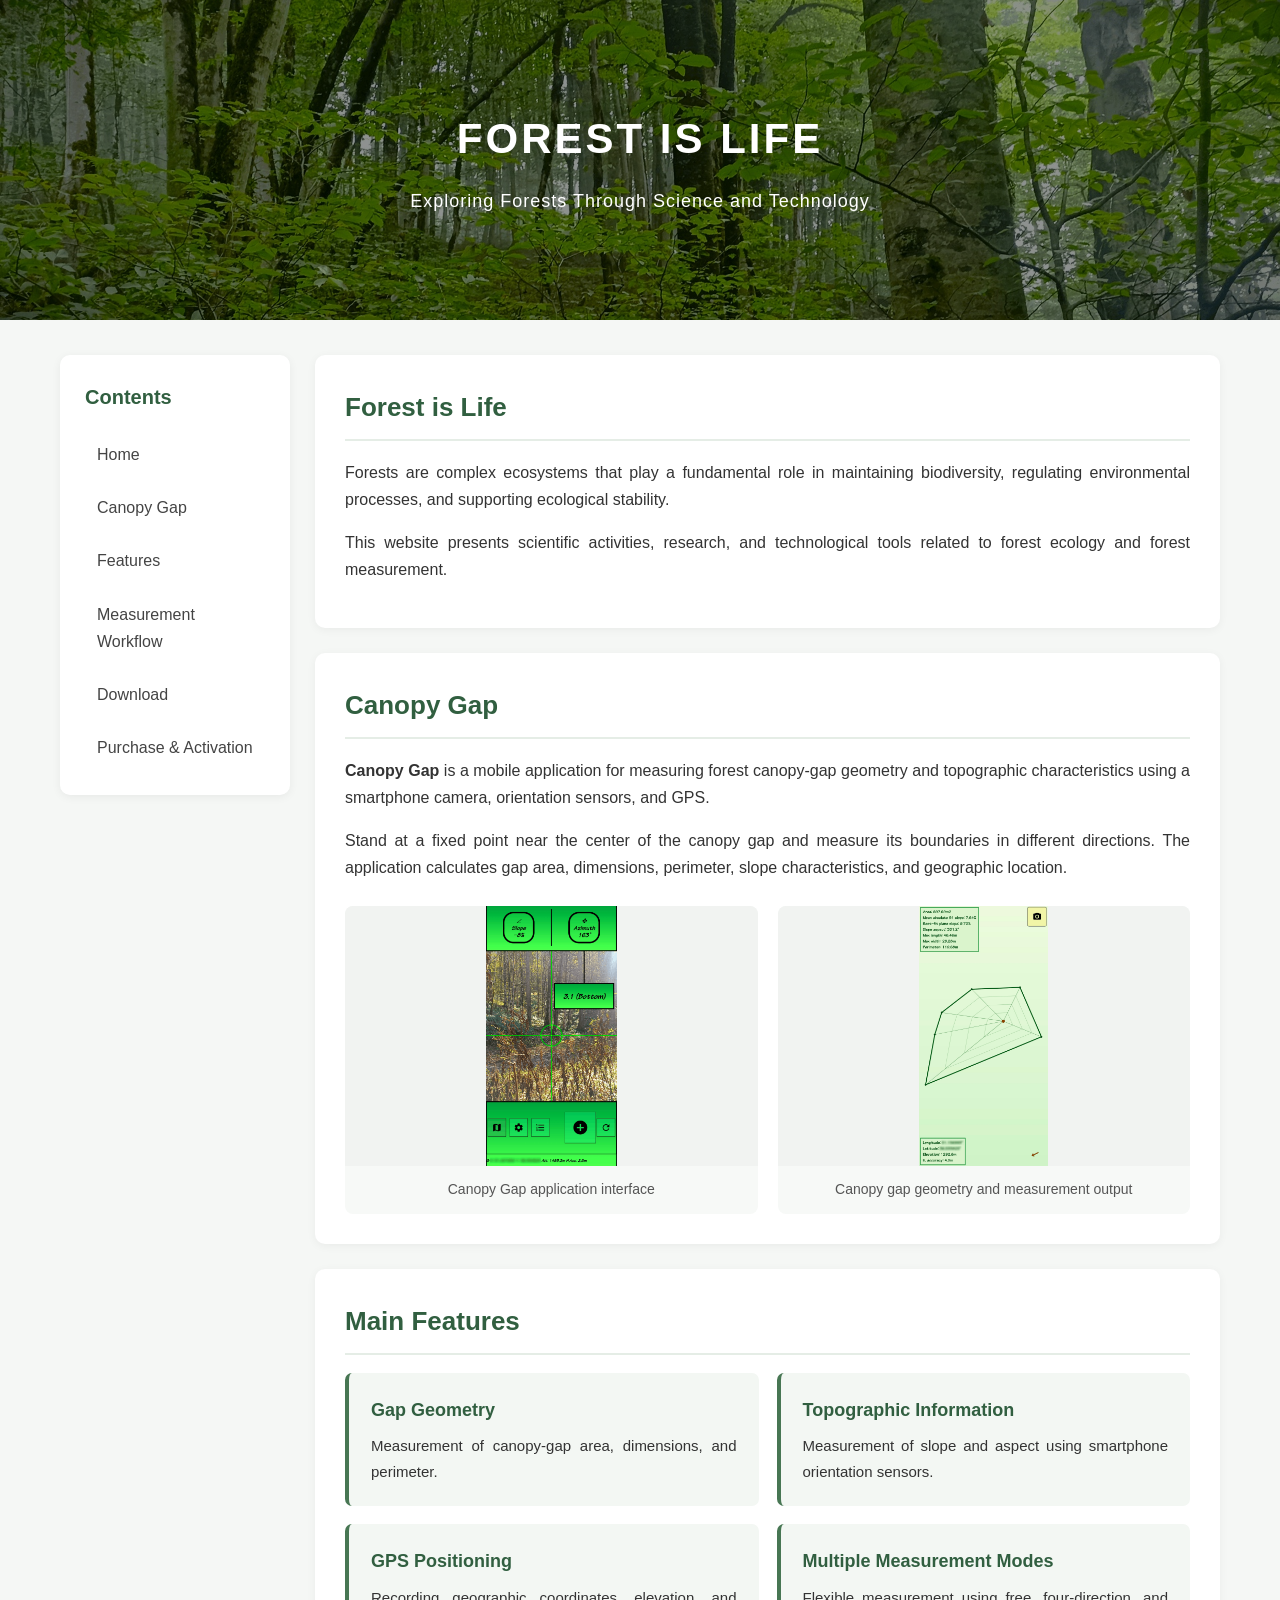
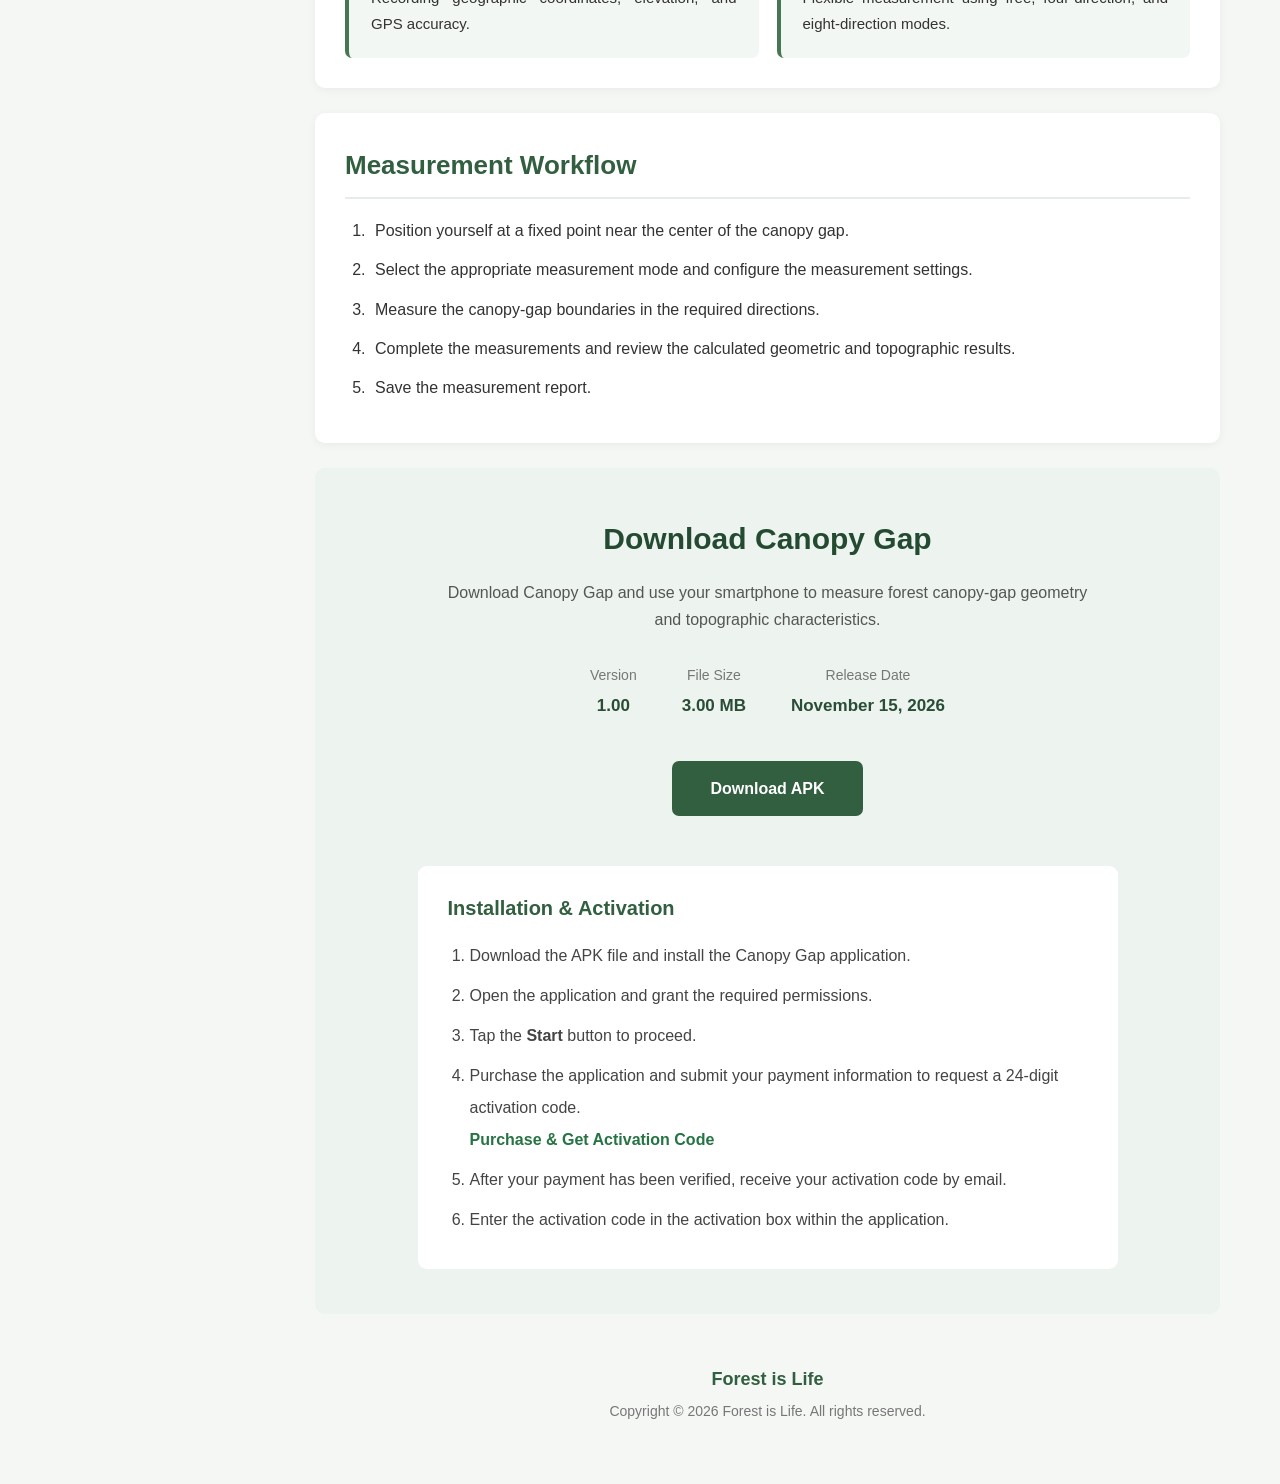
==== index.html @ 0ab833f5 "Update index.html" ====
<!DOCTYPE html>
<html lang="en">

<head>
    <meta charset="UTF-8">
    <meta name="viewport" content="width=device-width, initial-scale=1.0">

    <title>Forest is Life | Canopy Gap</title>

    <meta name="description" content="Forest is Life - Canopy Gap, a mobile application for measuring forest canopy-gap geometry and topographic characteristics.">

    <link rel="stylesheet" href="./style.css">
</head>

<body>

    <!-- Header -->
    <header class="hero">

        <div class="hero-overlay">

            <div class="hero-content">

                <h1>FOREST IS LIFE</h1>

                <p>
                    Exploring Forests Through Science and Technology
                </p>

            </div>

        </div>

    </header>


    <!-- Main Layout -->
    <div class="page-container">


        <!-- Sidebar -->
        <aside class="sidebar">

            <h3>Contents</h3>

            <nav>

                <a href="#home">Home</a>

                <a href="#canopy-gap">Canopy Gap</a>

                <a href="#features">Features</a>

                <a href="#workflow">Measurement Workflow</a>

                <a href="#download">Download</a>

                <a href="./purchase.html">
                    Purchase &amp; Activation
                </a>

            </nav>

        </aside>


        <!-- Main Content -->
        <main class="main-content">


            <!-- Introduction -->
            <section id="home" class="content-section">

                <h2>Forest is Life</h2>

                <p>
                    Forests are complex ecosystems that play a fundamental role
                    in maintaining biodiversity, regulating environmental
                    processes, and supporting ecological stability.
                </p>

                <p>
                    This website presents scientific activities, research,
                    and technological tools related to forest ecology and
                    forest measurement.
                </p>

            </section>


            <!-- Canopy Gap -->
            <section id="canopy-gap" class="content-section">

                <h2>Canopy Gap</h2>

                <p>
                    <strong>Canopy Gap</strong> is a mobile application for
                    measuring forest canopy-gap geometry and topographic
                    characteristics using a smartphone camera, orientation
                    sensors, and GPS.
                </p>

                <p>
                    Stand at a fixed point near the center of the canopy gap
                    and measure its boundaries in different directions.
                    The application calculates gap area, dimensions,
                    perimeter, slope characteristics, and geographic location.
                </p>


                <!-- Application Images -->
                <div class="image-gallery">

                    <figure>

                        <img
                            src="./images/canopy-gap-app.png"
                            alt="Canopy Gap mobile application interface">

                        <figcaption>
                            Canopy Gap application interface
                        </figcaption>

                    </figure>


                    <figure>

                        <img
                            src="./images/gap-3d-output.png"
                            alt="Three-dimensional canopy gap measurement output">

                        <figcaption>
                            Canopy gap geometry and measurement output
                        </figcaption>

                    </figure>

                </div>

            </section>


            <!-- Features -->
            <section id="features" class="content-section">

                <h2>Main Features</h2>

                <div class="feature-grid">

                    <div class="feature-card">

                        <h3>Gap Geometry</h3>

                        <p>
                            Measurement of canopy-gap area, dimensions,
                            and perimeter.
                        </p>

                    </div>


                    <div class="feature-card">

                        <h3>Topographic Information</h3>

                        <p>
                            Measurement of slope and aspect using
                            smartphone orientation sensors.
                        </p>

                    </div>


                    <div class="feature-card">

                        <h3>GPS Positioning</h3>

                        <p>
                            Recording geographic coordinates,
                            elevation, and GPS accuracy.
                        </p>

                    </div>


                    <div class="feature-card">

                        <h3>Multiple Measurement Modes</h3>

                        <p>
                            Flexible measurement using free,
                            four-direction, and eight-direction modes.
                        </p>

                    </div>

                </div>

            </section>


            <!-- Workflow -->
            <section id="workflow" class="content-section">

                <h2>Measurement Workflow</h2>

                <ol class="workflow-list">

                    <li>
                        Position yourself at a fixed point near
                        the center of the canopy gap.
                    </li>

                    <li>
                        Select the appropriate measurement mode
                        and configure the measurement settings.
                    </li>

                    <li>
                        Measure the canopy-gap boundaries in
                        the required directions.
                    </li>

                    <li>
                        Complete the measurements and review
                        the calculated geometric and topographic results.
                    </li>

                    <li>
                        Save the measurement report.
                    </li>

                </ol>

            </section>


            <!-- Download -->
            <section id="download" class="download-section">

                <h2>Download Canopy Gap</h2>

                <p class="download-description">

                    Download Canopy Gap and use your smartphone
                    to measure forest canopy-gap geometry and
                    topographic characteristics.

                </p>


                <!-- Application Information -->
                <div class="app-details">

                    <div class="detail-item">

                        <span>Version</span>

                        <strong>1.00</strong>

                    </div>


                    <div class="detail-item">

                        <span>File Size</span>

                        <strong>3.00 MB</strong>

                    </div>


                    <div class="detail-item">

                        <span>Release Date</span>

                        <strong>November 15, 2026</strong>

                    </div>

                </div>


                <!-- Download Button -->
                <a
                    class="download-button"
                    href="./files/CanopyGap-v1.00.apk"
                    download>

                    Download APK

                </a>


                <!-- Installation and Activation -->
                <div class="activation-guide">

                    <h3>Installation &amp; Activation</h3>

                    <ol>

                        <li>
                            Download the APK file and install
                            the Canopy Gap application.
                        </li>

                        <li>
                            Open the application and grant
                            the required permissions.
                        </li>

                        <li>
                            Tap the <strong>Start</strong> button
                            to proceed.
                        </li>

                        <li>
                            Purchase the application and submit
                            your payment information to request
                            a 24-digit activation code.

                            <br>

                            <a href="./purchase.html">
                                Purchase &amp; Get Activation Code
                            </a>
                        </li>

                        <li>
                            After your payment has been verified,
                            receive your activation code by email.
                        </li>

                        <li>
                            Enter the activation code in the
                            activation box within the application.
                        </li>

                    </ol>

                </div>

            </section>


            <!-- Footer -->
            <footer class="site-footer">

                <p>
                    Forest is Life
                </p>

                <p>
                    Copyright &copy; 2026 Forest is Life.
                    All rights reserved.
                </p>

            </footer>

        </main>

    </div>

</body>
</html>
---- style.css ----
/* =====================================
   General Settings
===================================== */

* {
    margin: 0;
    padding: 0;
    box-sizing: border-box;
}

html {
    scroll-behavior: smooth;
}

body {
    font-family: Arial, Helvetica, sans-serif;
    background-color: #f5f7f5;
    color: #333;
    line-height: 1.7;
}


/* =====================================
   Header
===================================== */

.hero {
    width: 100%;
    min-height: 320px;

    background-image: url("./images/header.jpg");
    background-size: cover;
    background-position: center;
    background-repeat: no-repeat;
}

.hero-overlay {
    min-height: 320px;

    background: rgba(0, 0, 0, 0.43);

    display: flex;
    justify-content: center;
    align-items: center;

    text-align: center;
    padding: 30px 20px;
}

.hero-content {
    color: white;
}

.hero-content h1 {
    font-size: 42px;
    letter-spacing: 3px;
    margin-bottom: 12px;
}

.hero-content p {
    font-size: 18px;
    letter-spacing: 1px;
}


/* =====================================
   Main Layout
===================================== */

.page-container {
    max-width: 1200px;
    margin: 35px auto;

    display: flex;
    align-items: flex-start;
    gap: 25px;

    padding: 0 20px;
}


/* =====================================
   Sidebar
===================================== */

.sidebar {
    width: 230px;
    flex-shrink: 0;

    background: white;
    padding: 25px;

    border-radius: 10px;
    box-shadow: 0 2px 10px rgba(0, 0, 0, 0.06);

    position: sticky;
    top: 20px;
}

.sidebar h3 {
    color: #315f40;
    margin-bottom: 18px;
    font-size: 20px;
}

.sidebar nav {
    display: flex;
    flex-direction: column;
    gap: 8px;
}

.sidebar nav a {
    display: block;

    color: #444;
    text-decoration: none;

    padding: 9px 12px;
    border-radius: 5px;

    transition: 0.3s;
}

.sidebar nav a:hover {
    background: #eaf1eb;
    color: #315f40;
}


/* =====================================
   Main Content
===================================== */

.main-content {
    flex: 1;
    min-width: 0;
}

.content-section {
    background: white;
    padding: 30px;

    margin-bottom: 25px;
    border-radius: 10px;

    box-shadow: 0 2px 10px rgba(0, 0, 0, 0.05);
}

.content-section h2 {
    color: #315f40;
    font-size: 26px;
    margin-bottom: 18px;

    border-bottom: 2px solid #e5ede6;
    padding-bottom: 10px;
}

.content-section p {
    margin-bottom: 15px;
    text-align: justify;
}


/* =====================================
   Image Gallery
===================================== */

.image-gallery {
    display: grid;
    grid-template-columns: repeat(2, minmax(0, 1fr));
    gap: 20px;

    margin-top: 25px;
}

.image-gallery figure {
    background: #f7f9f7;
    border-radius: 8px;
    overflow: hidden;
    text-align: center;
}

.image-gallery img {
    width: 100%;
    height: 260px;

    display: block;
    object-fit: contain;

    background: #f1f3f1;
}

.image-gallery figcaption {
    padding: 12px;
    color: #555;
    font-size: 14px;
}


/* =====================================
   Features
===================================== */

.feature-grid {
    display: grid;
    grid-template-columns: repeat(2, minmax(0, 1fr));
    gap: 18px;
}

.feature-card {
    background: #f3f7f3;
    padding: 22px;

    border-left: 4px solid #477653;
    border-radius: 7px;
}

.feature-card h3 {
    color: #315f40;
    margin-bottom: 8px;
    font-size: 18px;
}

.feature-card p {
    margin-bottom: 0;
    font-size: 15px;
}


/* =====================================
   Measurement Workflow
===================================== */

.workflow-list {
    padding-left: 25px;
}

.workflow-list li {
    padding-left: 5px;
    margin-bottom: 12px;
}


/* =====================================
   Download Section
===================================== */

.download-section {
    background: #edf3ee;

    padding: 45px 30px;
    margin-bottom: 25px;

    border-radius: 10px;
    text-align: center;
}

.download-section h2 {
    color: #244b32;
    font-size: 30px;
    margin-bottom: 15px;
}

.download-description {
    max-width: 650px;
    margin: 0 auto 25px;
    color: #555;
}


/* =====================================
   Application Details
===================================== */

.app-details {
    display: flex;
    justify-content: center;
    align-items: center;

    gap: 45px;
    flex-wrap: wrap;

    margin: 30px 0;
}

.detail-item {
    display: flex;
    flex-direction: column;
    gap: 5px;
}

.detail-item span {
    color: #777;
    font-size: 14px;
}

.detail-item strong {
    color: #294d36;
    font-size: 17px;
}


/* =====================================
   Download Button
===================================== */

.download-button {
    display: inline-block;

    background: #315f40;
    color: white;

    padding: 14px 38px;
    border-radius: 7px;

    text-decoration: none;
    font-weight: bold;
    font-size: 16px;

    margin: 10px 0 35px;

    transition: background 0.3s;
}

.download-button:hover {
    background: #21452e;
}


/* =====================================
   Installation and Activation Guide
===================================== */

.activation-guide {
    max-width: 700px;
    margin: 15px auto 0;
    padding: 25px 30px;

    background: white;
    border-radius: 9px;

    text-align: left;
}

.activation-guide h3 {
    color: #315f40;
    margin-bottom: 15px;
    font-size: 20px;
}

.activation-guide ol {
    padding-left: 22px;
    line-height: 2;
    color: #444;
}

.activation-guide li {
    margin-bottom: 8px;
}

.activation-guide a {
    color: #267344;
    font-weight: bold;
    text-decoration: none;
}

.activation-guide a:hover {
    text-decoration: underline;
}


/* =====================================
   Main Footer
===================================== */

.site-footer {
    text-align: center;

    padding: 25px 15px;
    margin-top: 20px;

    color: #777;
    font-size: 14px;
}

.site-footer p:first-child {
    color: #315f40;
    font-size: 18px;
    font-weight: bold;
    margin-bottom: 5px;
}


/* =====================================
   Purchase Page
===================================== */

.purchase-container {
    max-width: 760px;
    margin: 35px auto;
    padding: 35px 40px;

    background: white;

    border-radius: 12px;

    box-shadow: 0 2px 12px rgba(0, 0, 0, 0.07);
}


/* Purchase Header */

.purchase-header {
    text-align: center;

    padding-bottom: 22px;
    margin-bottom: 25px;

    border-bottom: 2px solid #e5ede6;
}

.purchase-header h1 {
    color: #315f40;
    font-size: 32px;
    margin-bottom: 5px;
}

.purchase-header p {
    color: #777;
    font-size: 16px;
}


/* Purchase Section Titles */

.purchase-section-title {
    color: #315f40;
    font-size: 21px;

    margin: 28px 0 18px;
    padding-bottom: 8px;

    border-bottom: 2px solid #e5ede6;
}


/* Purchase Form */

.purchase-form-group {
    margin-bottom: 20px;
}

.purchase-form-group label {
    display: block;

    color: #444;
    font-weight: bold;

    margin-bottom: 8px;
}

.purchase-form-group input {
    width: 100%;
    padding: 13px 14px;

    border: 1px solid #cbd6cc;
    border-radius: 6px;

    font-size: 15px;
    font-family: Arial, Helvetica, sans-serif;

    outline: none;
    background: white;
}

.purchase-form-group input:focus {
    border-color: #477653;
    box-shadow: 0 0 0 2px rgba(71, 118, 83, 0.12);
}


/* Email Warning */

.email-warning {
    background: #fff8e5;

    border-left: 4px solid #e0a52b;

    padding: 18px 20px;
    margin: 20px 0;

    border-radius: 6px;

    color: #69521e;
}

.email-warning strong {
    display: block;
    margin-bottom: 8px;
}

.email-warning p {
    margin-bottom: 0;
    font-size: 14px;
}


/* Payment Method */

.payment-method {
    display: flex;
    align-items: center;
    gap: 15px;

    padding: 18px;

    background: #f3f7f3;
    border-radius: 8px;

    margin-bottom: 20px;
}

.litecoin-symbol {
    width: 45px;
    height: 45px;

    display: flex;
    align-items: center;
    justify-content: center;

    background: #315f40;
    color: white;

    border-radius: 50%;

    font-size: 26px;
    font-weight: bold;

    flex-shrink: 0;
}

.payment-method strong,
.payment-method small {
    display: block;
}

.payment-method strong {
    color: #315f40;
    font-size: 17px;
}

.payment-method small {
    color: #777;
}


/* Price Information */

.purchase-price-box {
    padding: 18px 20px;

    background: #f7f9f7;
    border-radius: 8px;
}

.purchase-price-row {
    display: flex;
    justify-content: space-between;
    align-items: center;

    gap: 15px;

    padding: 10px 0;

    border-bottom: 1px solid #e4e9e4;
}

.purchase-price-row:last-child {
    border-bottom: none;
}

.purchase-price-row span {
    color: #666;
}

.purchase-price-row strong {
    color: #315f40;
    text-align: right;
}

.purchase-price-main {
    font-size: 17px;
}


/* Wallet Address */

.wallet-box {
    padding: 20px;

    background: #f3f7f3;
    border-radius: 8px;

    text-align: center;
}

.wallet-label {
    color: #555;
    margin-bottom: 12px;
}

.wallet-address {
    padding: 13px;

    background: white;

    border: 1px solid #dce5dc;
    border-radius: 6px;

    color: #315f40;

    font-family: monospace;
    font-size: 14px;

    word-break: break-all;
}

.copy-button {
    margin-top: 15px;

    padding: 10px 22px;

    border: none;
    border-radius: 6px;

    background: #315f40;
    color: white;

    font-weight: bold;
    cursor: pointer;

    transition: background 0.2s;
}

.copy-button:hover {
    background: #21452e;
}

.copy-status {
    display: block;

    margin-top: 8px;

    color: #315f40;
    font-size: 13px;
}


/* Payment Instructions */

.payment-note {
    margin-top: 22px;
    padding: 20px;

    background: #f7f9f7;
    border-radius: 8px;

    color: #555;
}

.payment-note strong {
    display: block;

    color: #315f40;
    margin-bottom: 10px;
}

.payment-note p {
    margin-bottom: 8px;
    font-size: 14px;
}

.payment-note p:last-child {
    margin-bottom: 0;
}


/* Email Confirmation */

.confirmation-box {
    display: flex;
    align-items: flex-start;
    gap: 10px;

    margin: 25px 0;

    padding: 16px;

    background: #f3f7f3;
    border-radius: 7px;
}

.confirmation-box input {
    margin-top: 5px;
    flex-shrink: 0;
}

.confirmation-box label {
    color: #444;
    font-size: 14px;
}


/* Honeypot */

.form-honey {
    position: absolute;
    left: -9999px;
    width: 1px;
    height: 1px;
    overflow: hidden;
}


/* Submit Button */

.purchase-submit-button {
    display: block;
    width: 100%;

    padding: 15px;

    border: none;
    border-radius: 7px;

    background: #315f40;
    color: white;

    font-size: 16px;
    font-weight: bold;

    cursor: pointer;

    transition: background 0.2s;
}

.purchase-submit-button:hover {
    background: #21452e;
}


/* Submission Message */

.purchase-message {
    margin-top: 18px;
    padding: 14px;

    border-radius: 7px;

    font-size: 14px;
}

.purchase-message:empty {
    display: none;
}

.purchase-message.success {
    background: #eaf5ec;
    border: 1px solid #b8d9bf;
    color: #285c35;
}


/* Purchase Footer */

.purchase-footer {
    margin-top: 35px;
    padding-top: 20px;

    border-top: 1px solid #e5ede6;

    text-align: center;

    color: #777;
    font-size: 14px;
}

.purchase-footer p {
    margin-bottom: 8px;
}

.purchase-footer p:first-child {
    color: #315f40;
    font-size: 18px;
    font-weight: bold;
}

.purchase-footer a {
    color: #315f40;
    font-weight: bold;
    text-decoration: none;
}

.purchase-footer a:hover {
    text-decoration: underline;
}


/* =====================================
   Responsive Design
===================================== */

@media (max-width: 800px) {

    .page-container {
        flex-direction: column;
    }

    .sidebar {
        width: 100%;
        position: static;
    }

    .sidebar nav {
        flex-direction: row;
        flex-wrap: wrap;
    }

    .main-content {
        width: 100%;
    }

}


@media (max-width: 600px) {

    .hero,
    .hero-overlay {
        min-height: 240px;
    }

    .hero-content h1 {
        font-size: 30px;
    }

    .hero-content p {
        font-size: 15px;
    }

    .page-container {
        margin: 20px auto;
        padding: 0 12px;
    }

    .content-section {
        padding: 22px 18px;
    }

    .content-section h2 {
        font-size: 23px;
    }

    .image-gallery {
        grid-template-columns: 1fr;
    }

    .image-gallery img {
        height: 230px;
    }

    .feature-grid {
        grid-template-columns: 1fr;
    }

    .download-section {
        padding: 35px 15px;
    }

    .download-section h2 {
        font-size: 25px;
    }

    .app-details {
        gap: 25px;
    }

    .activation-guide {
        padding: 20px;
    }

    /* Purchase Page */

    .purchase-container {
        margin: 15px 12px;
        padding: 25px 18px;
    }

    .purchase-header h1 {
        font-size: 27px;
    }

    .purchase-section-title {
        font-size: 19px;
    }

    .purchase-price-row {
        align-items: flex-start;
    }

    .wallet-address {
        font-size: 12px;
    }

}
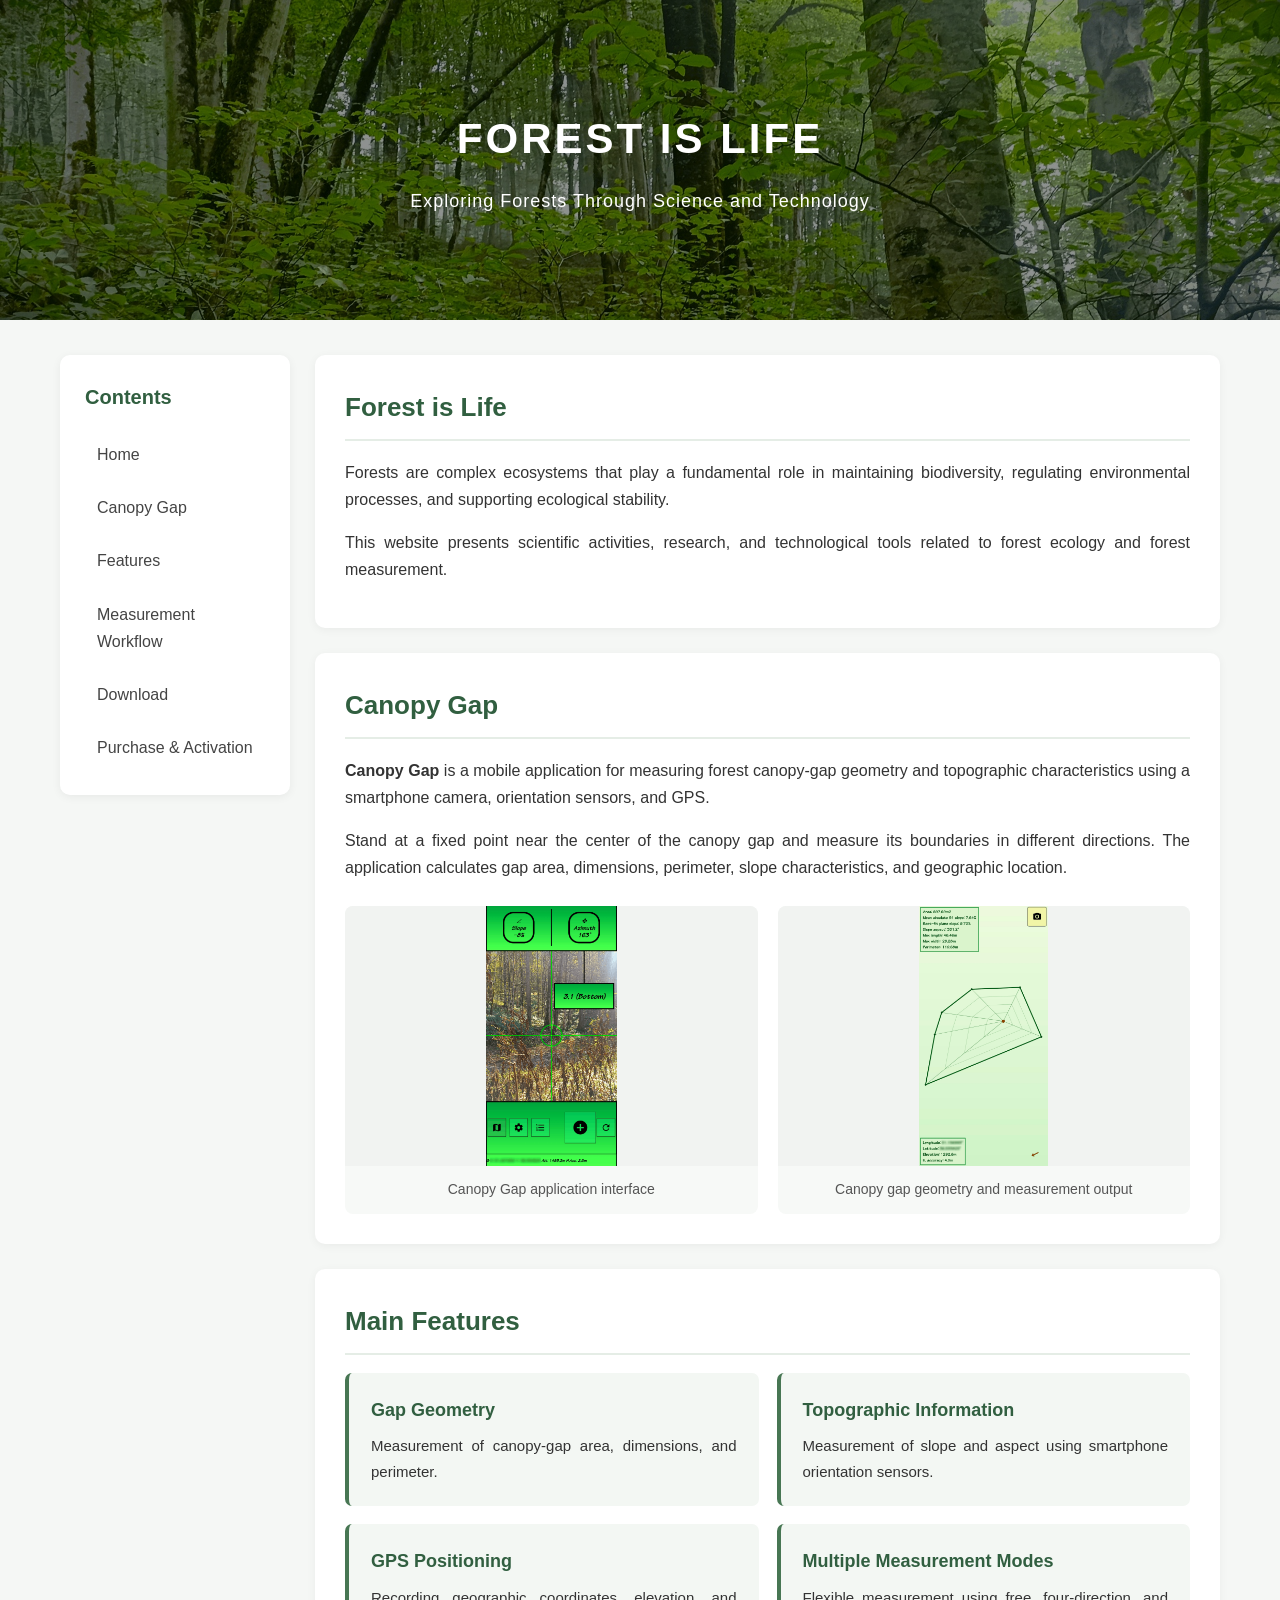
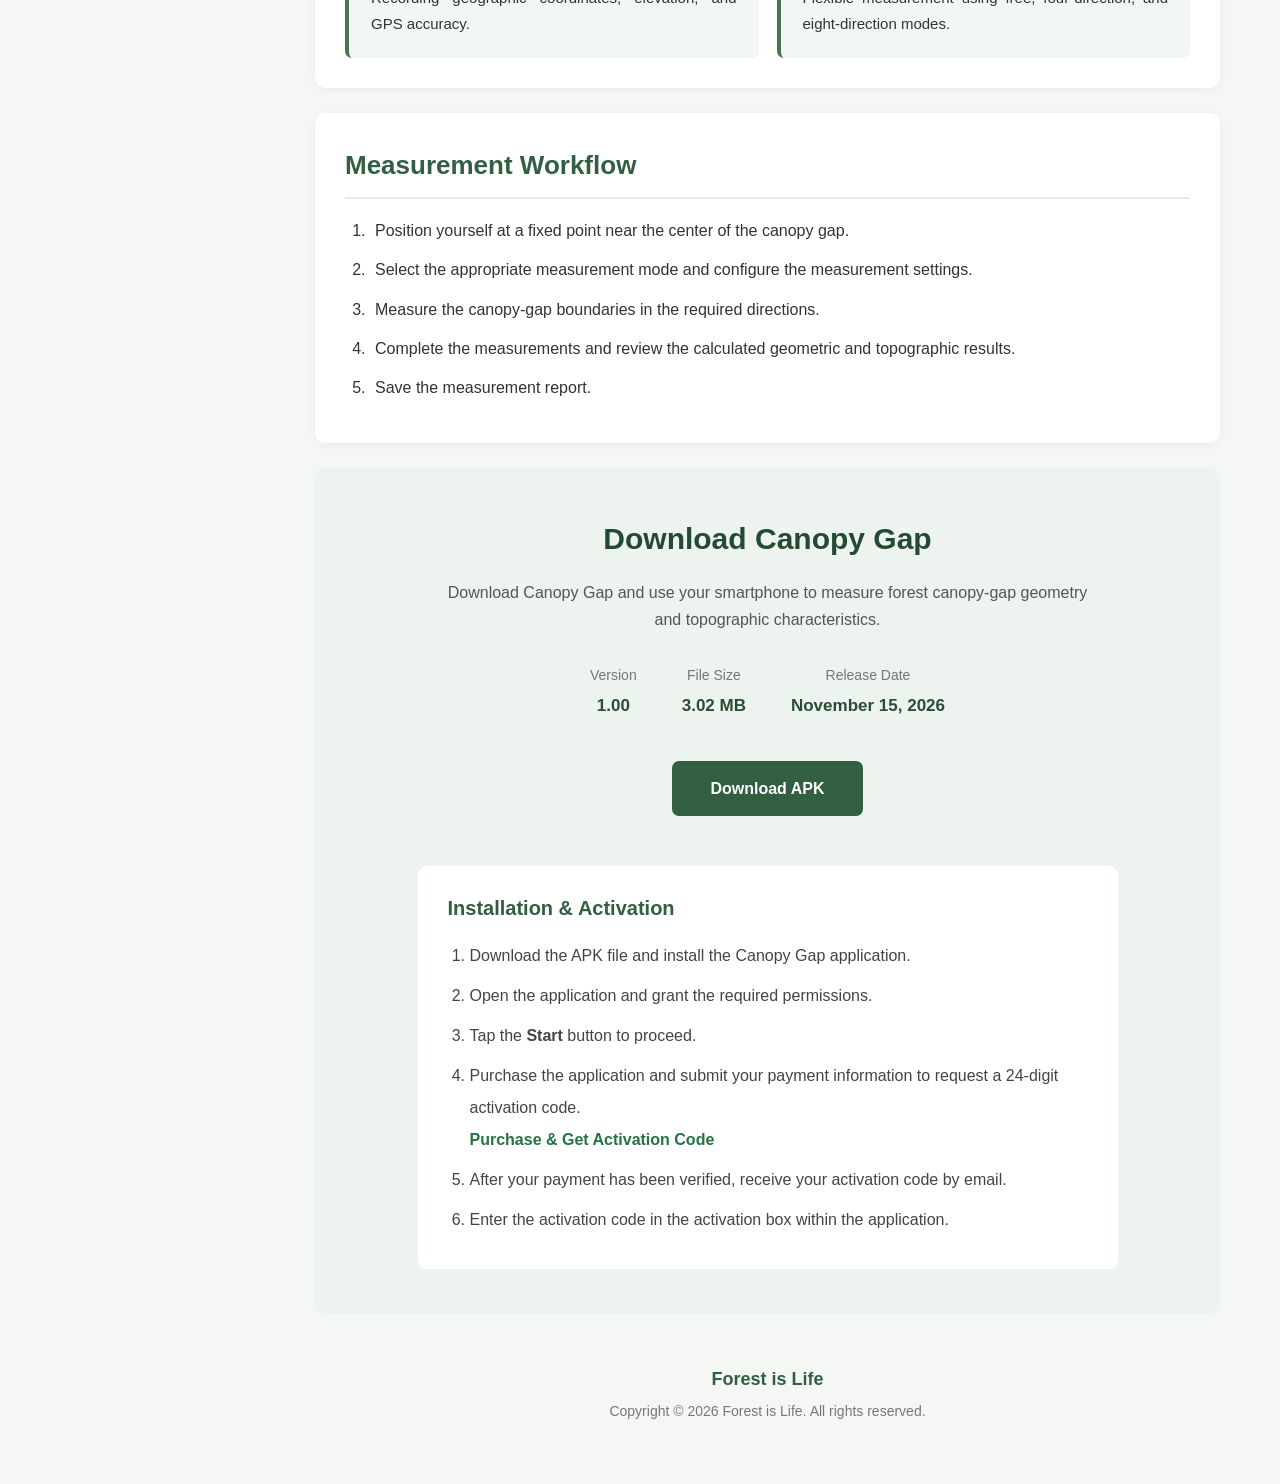
==== commit d158dd39: "Update index.html" ====
--- a/index.html
+++ b/index.html
@@ -266,7 +266,7 @@
 
                         <span>File Size</span>
 
-                        <strong>3.00 MB</strong>
+                        <strong>3.02 MB</strong>
 
                     </div>
 
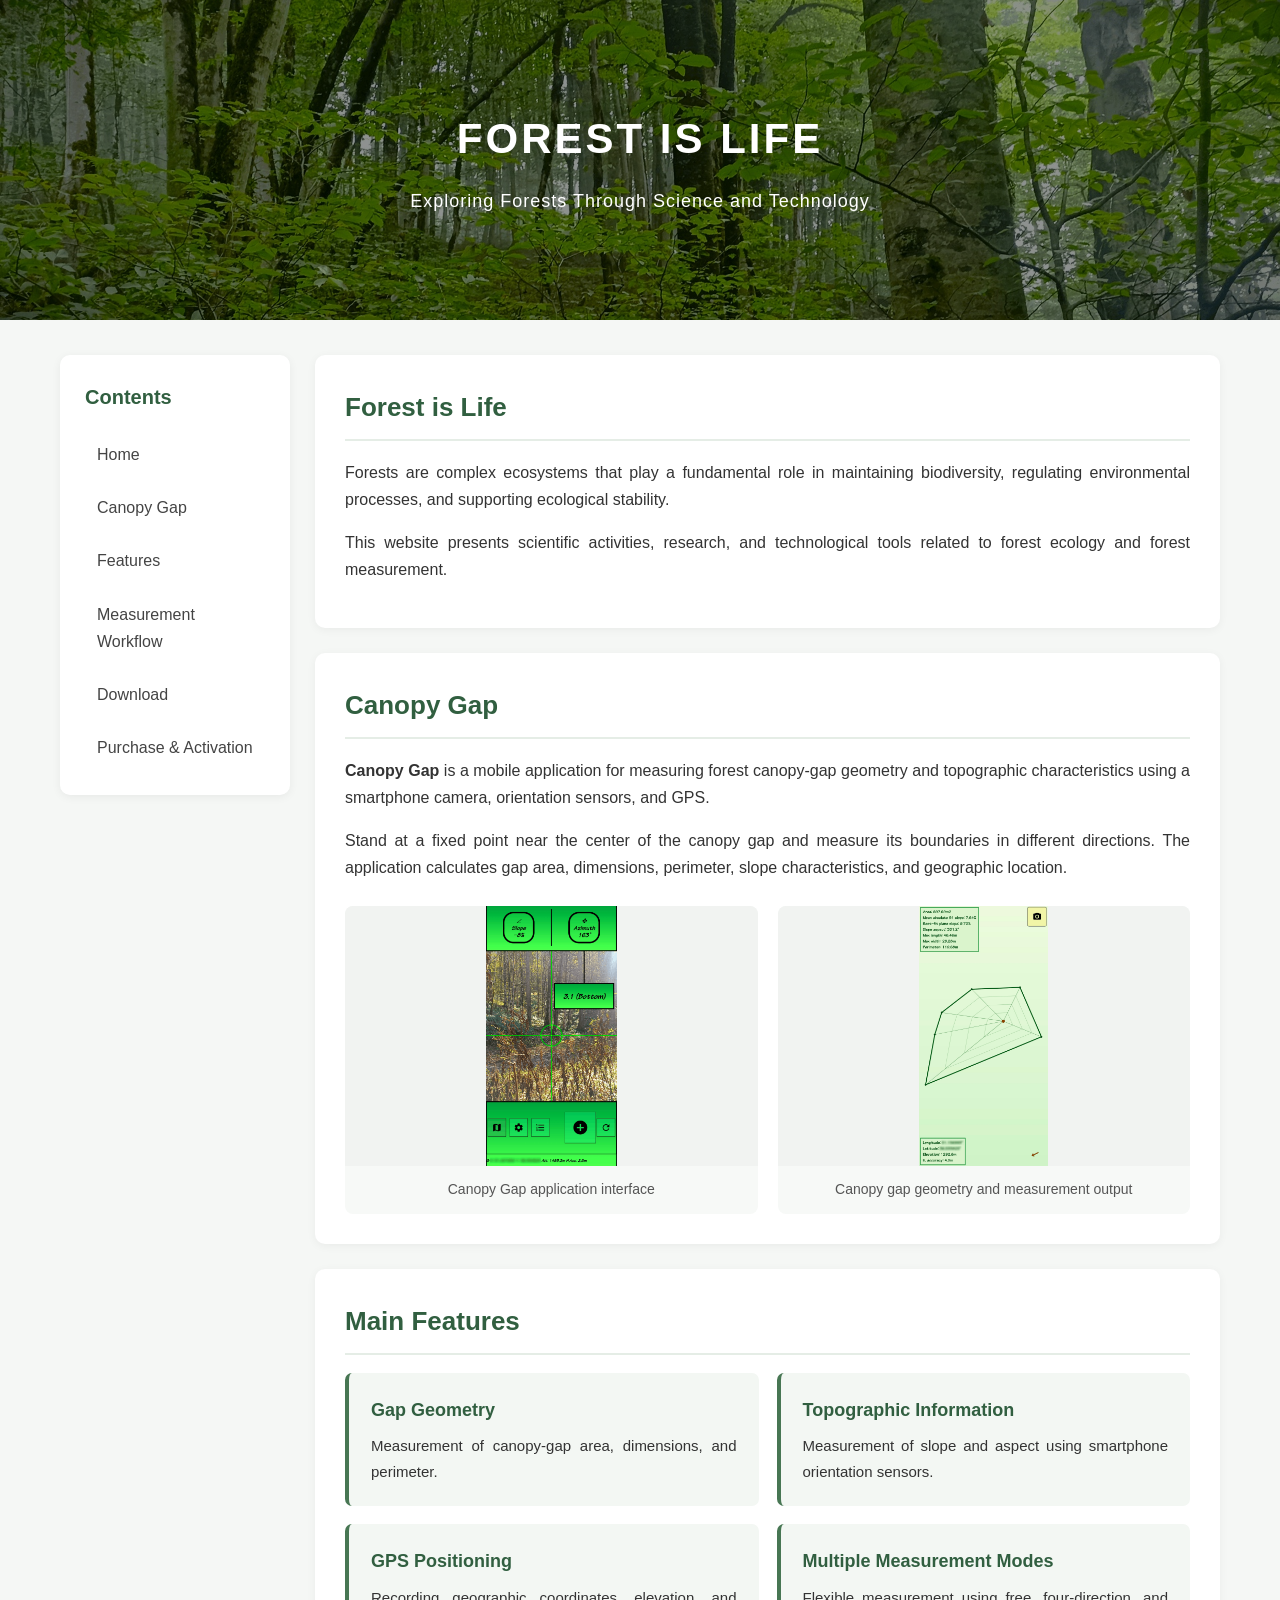
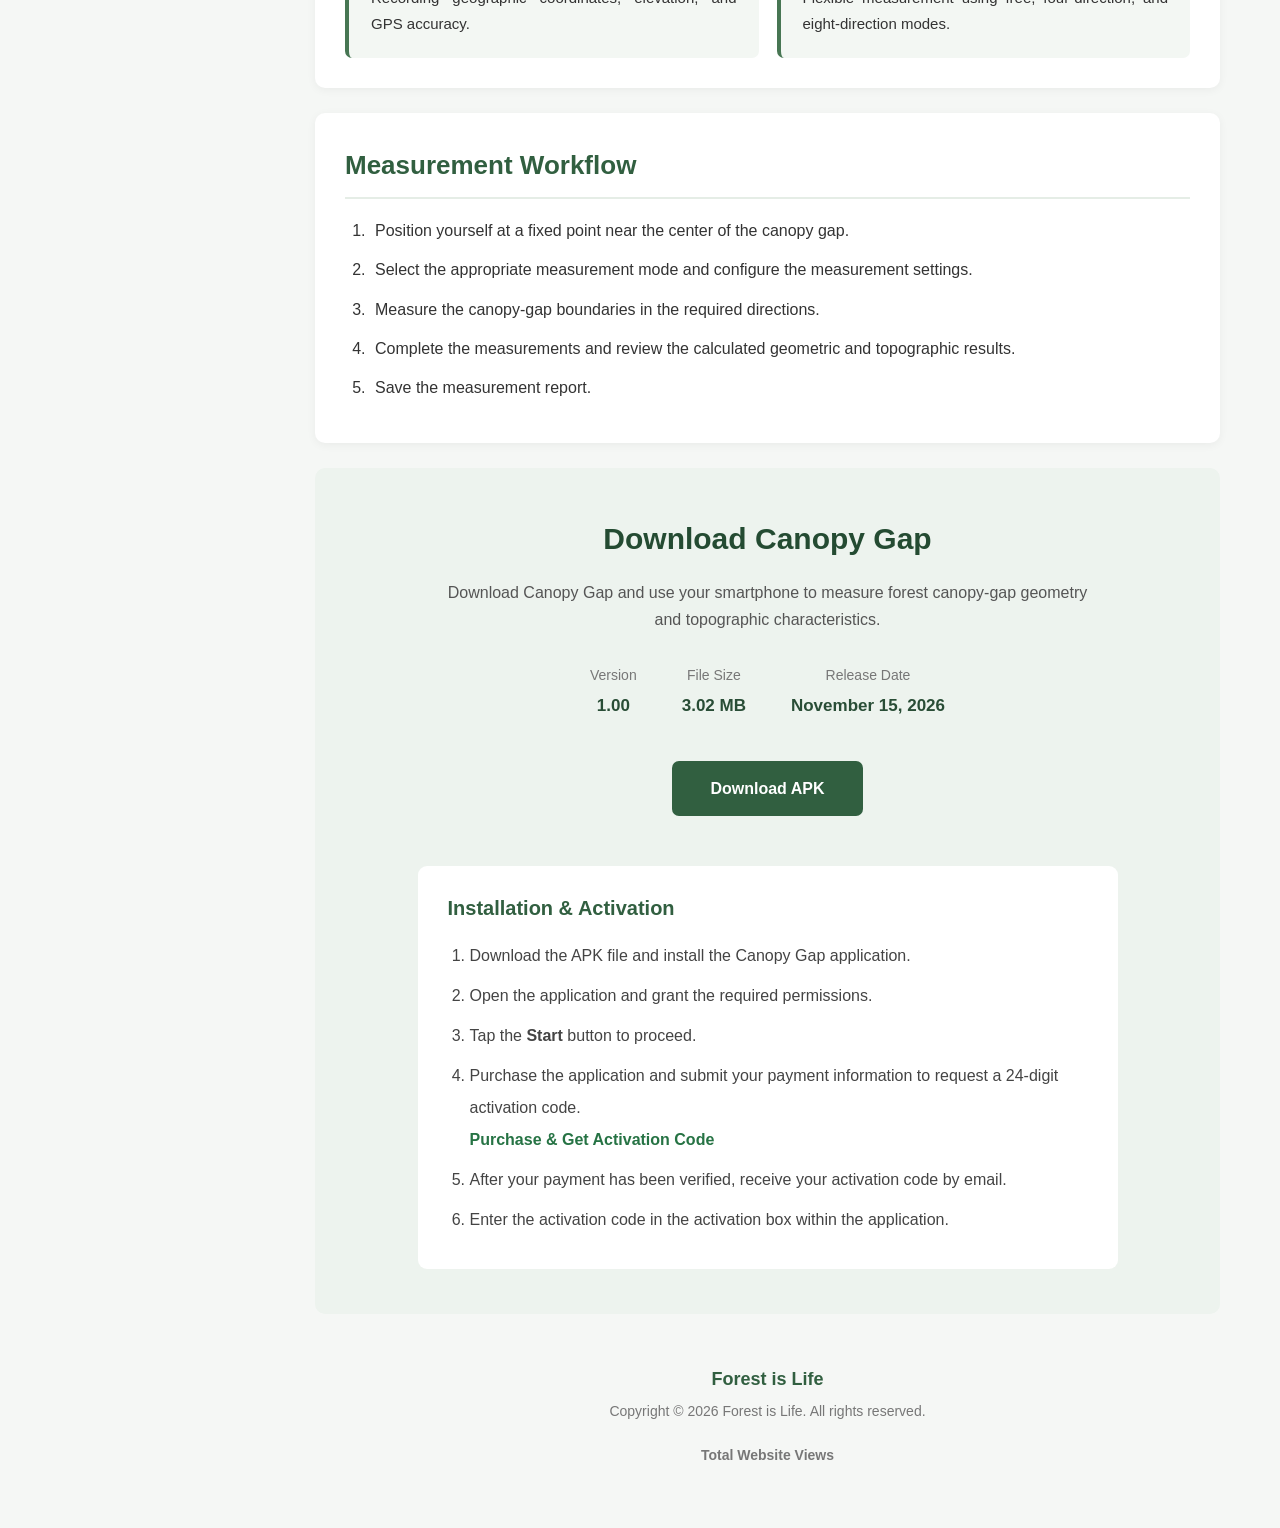
==== commit 99e744ad: "Update index.html" ====
--- a/index.html
+++ b/index.html
@@ -2,14 +2,18 @@
 <html lang="en">
 
 <head>
+
     <meta charset="UTF-8">
     <meta name="viewport" content="width=device-width, initial-scale=1.0">
 
     <title>Forest is Life | Canopy Gap</title>
 
-    <meta name="description" content="Forest is Life - Canopy Gap, a mobile application for measuring forest canopy-gap geometry and topographic characteristics.">
+    <meta
+        name="description"
+        content="Forest is Life - Canopy Gap, a mobile application for measuring forest canopy-gap geometry and topographic characteristics.">
 
     <link rel="stylesheet" href="./style.css">
+
 </head>
 
 <body>
@@ -356,11 +360,68 @@
                     All rights reserved.
                 </p>
 
+
+                <!-- Public Visitor Counter -->
+                <div
+                    class="visitor-counter"
+                    style="margin-top: 20px;">
+
+                    <strong>Total Website Views</strong>
+
+                    <div id="goatcounter-total"></div>
+
+                </div>
+
+
             </footer>
 
         </main>
 
     </div>
 
+
+    <!-- ================================= -->
+    <!-- GoatCounter Visitor Counter       -->
+    <!-- ================================= -->
+
+    <script>
+
+        (function () {
+
+            var timer = setInterval(function () {
+
+                if (
+                    window.goatcounter &&
+                    typeof window.goatcounter.visit_count === "function"
+                ) {
+
+                    clearInterval(timer);
+
+                    window.goatcounter.visit_count({
+
+                        append: "#goatcounter-total",
+
+                        path: "TOTAL"
+
+                    });
+
+                }
+
+            }, 100);
+
+        })();
+
+    </script>
+
+
+    <!-- GoatCounter Analytics -->
+    <script
+        data-goatcounter="https://silvaresearch.goatcounter.com/count"
+        async
+        src="https://gc.zgo.at/count.js">
+    </script>
+
+
 </body>
+
 </html>
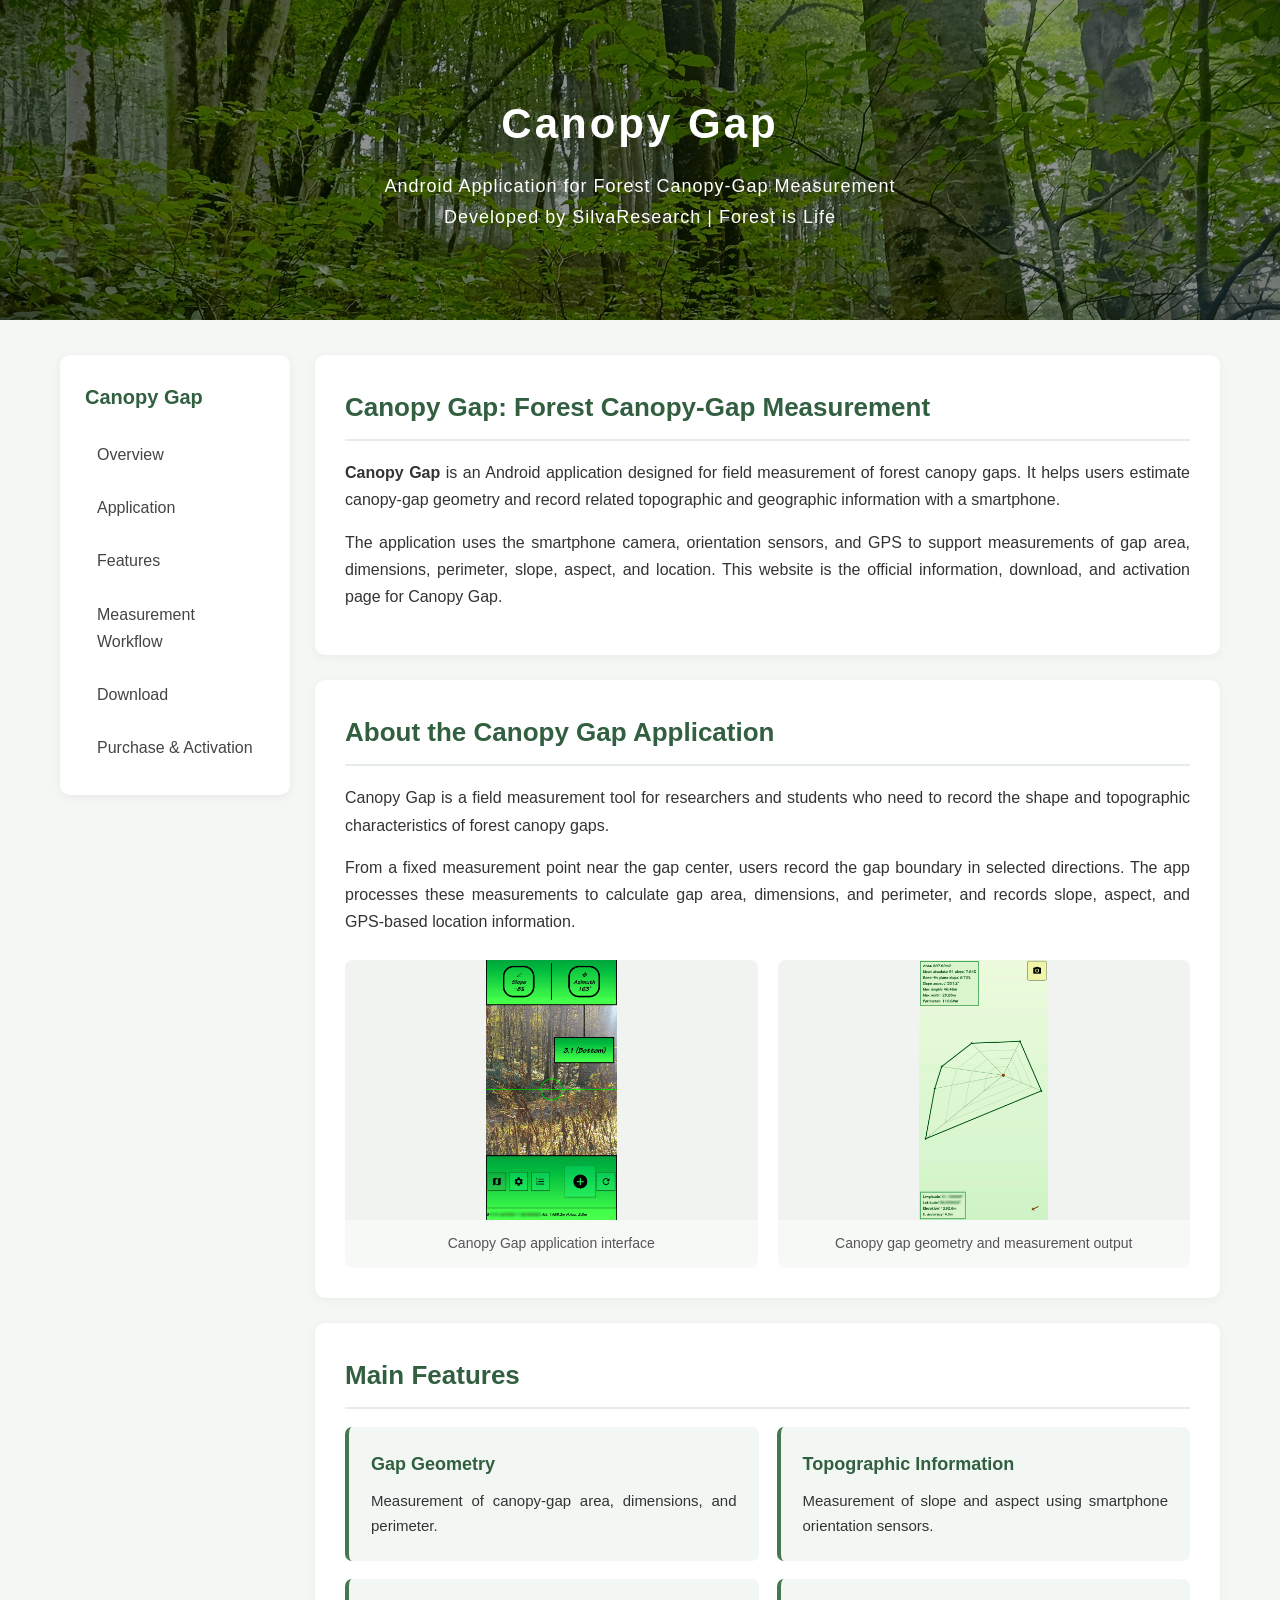
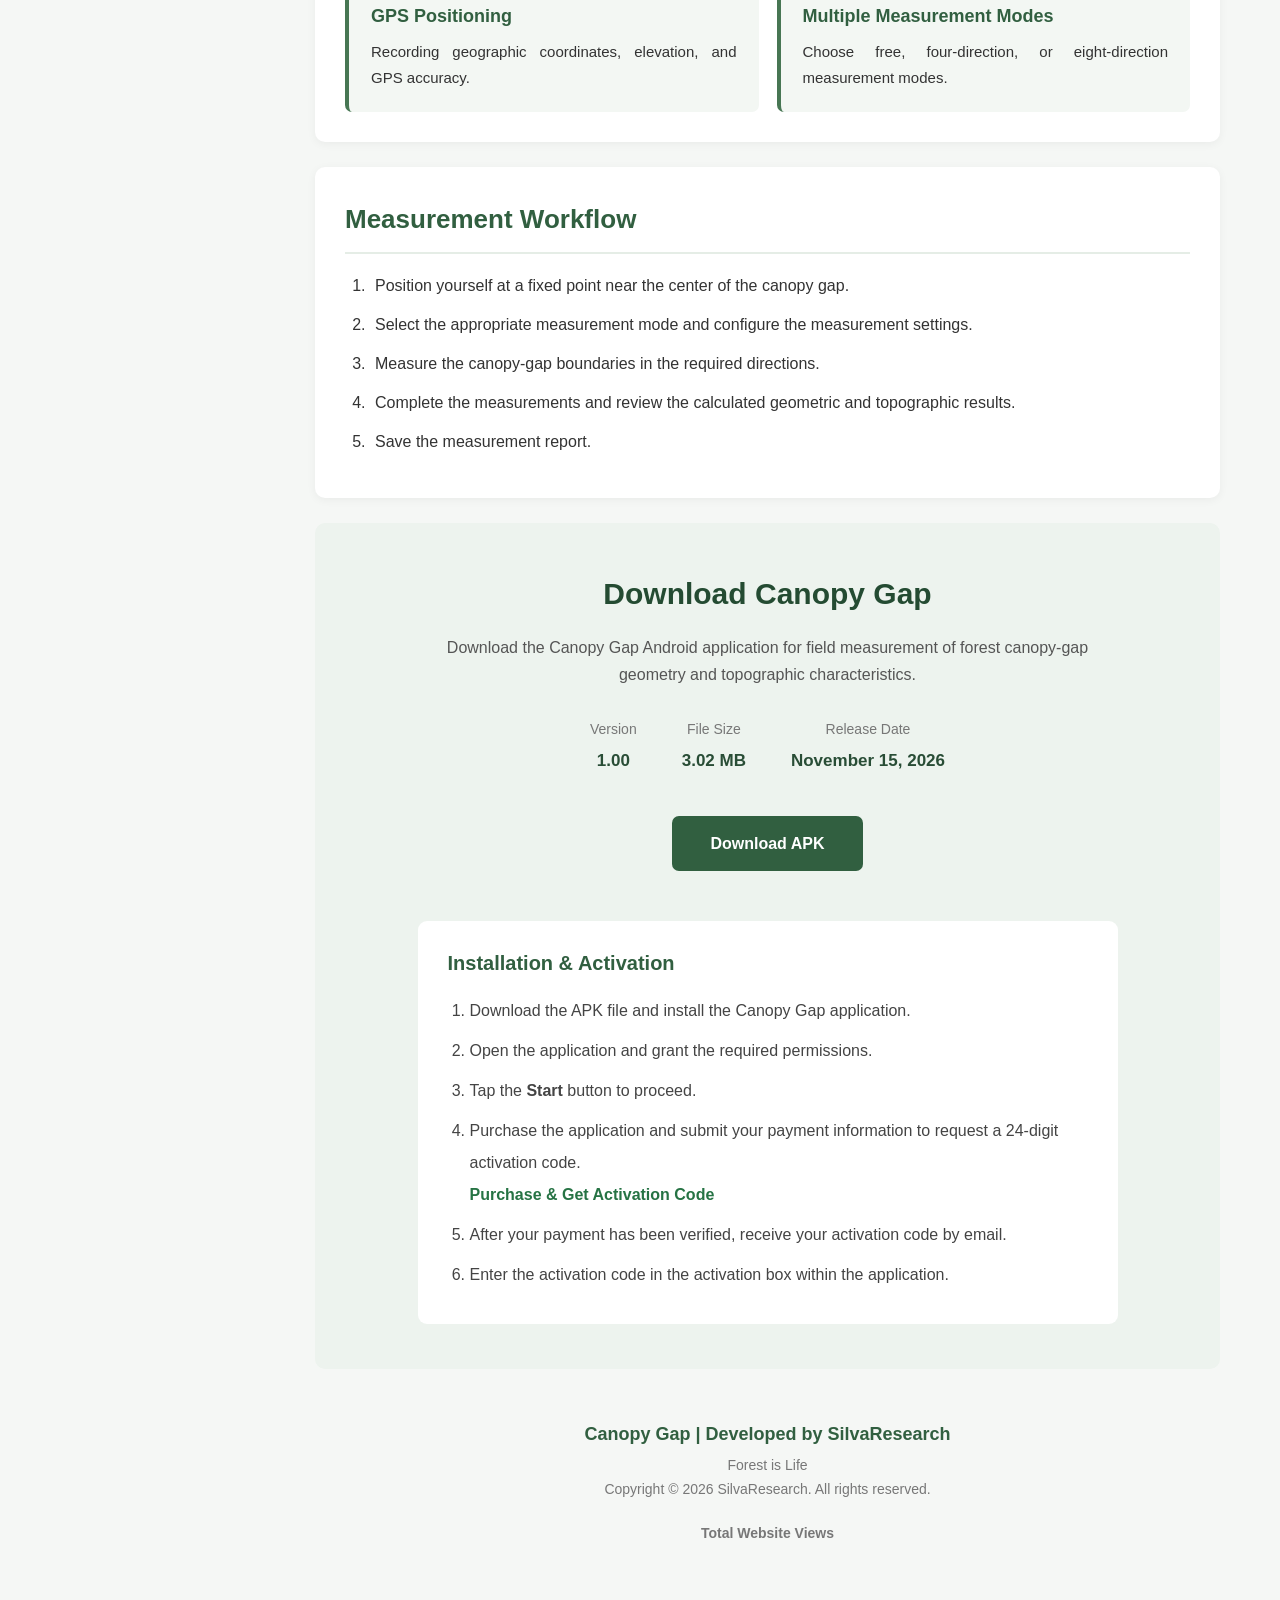
==== commit 0592a2d1: "Update index.html" ====
--- a/index.html
+++ b/index.html
@@ -6,15 +6,39 @@
     <meta charset="UTF-8">
     <meta name="viewport" content="width=device-width, initial-scale=1.0">
 
-    <title>Forest is Life | Canopy Gap</title>
+    <title>Canopy Gap – Forest Canopy Gap Measurement App | SilvaResearch</title>
 
     <meta
         name="description"
-        content="Forest is Life - Canopy Gap, a mobile application for measuring forest canopy-gap geometry and topographic characteristics.">
+        content="Canopy Gap is an Android app for measuring forest canopy-gap area, dimensions, perimeter, slope, aspect, and GPS location using a smartphone.">
+
+    <meta name="author" content="SilvaResearch">
+    <meta name="application-name" content="Canopy Gap">
+    <meta name="robots" content="index, follow">
+    <meta name="theme-color" content="#234331">
+
+    <link rel="canonical" href="https://silvaresearch.github.io/">
+
+    <!-- Open Graph -->
+    <meta property="og:type" content="website">
+    <meta property="og:site_name" content="Canopy Gap | SilvaResearch">
+    <meta property="og:title" content="Canopy Gap – Forest Canopy Gap Measurement App">
+    <meta
+        property="og:description"
+        content="Measure forest canopy-gap geometry and topographic characteristics with the Canopy Gap Android application.">
+    <meta property="og:url" content="https://silvaresearch.github.io/">
+
+    <!-- Twitter -->
+    <meta name="twitter:card" content="summary">
+    <meta name="twitter:title" content="Canopy Gap – Forest Canopy Gap Measurement App">
+    <meta
+        name="twitter:description"
+        content="An Android application for measuring forest canopy-gap geometry and topographic characteristics.">
 
     <link rel="stylesheet" href="./style.css">
 
 </head>
+
 
 <body>
 
@@ -25,10 +49,14 @@
 
             <div class="hero-content">
 
-                <h1>FOREST IS LIFE</h1>
-
-                <p>
-                    Exploring Forests Through Science and Technology
+                <h1>Canopy Gap</h1>
+
+                <p>
+                    Android Application for Forest Canopy-Gap Measurement
+                </p>
+
+                <p>
+                    Developed by SilvaResearch | Forest is Life
                 </p>
 
             </div>
@@ -45,13 +73,13 @@
         <!-- Sidebar -->
         <aside class="sidebar">
 
-            <h3>Contents</h3>
-
-            <nav>
-
-                <a href="#home">Home</a>
-
-                <a href="#canopy-gap">Canopy Gap</a>
+            <h3>Canopy Gap</h3>
+
+            <nav aria-label="Main navigation">
+
+                <a href="#home">Overview</a>
+
+                <a href="#canopy-gap">Application</a>
 
                 <a href="#features">Features</a>
 
@@ -75,18 +103,21 @@
             <!-- Introduction -->
             <section id="home" class="content-section">
 
-                <h2>Forest is Life</h2>
-
-                <p>
-                    Forests are complex ecosystems that play a fundamental role
-                    in maintaining biodiversity, regulating environmental
-                    processes, and supporting ecological stability.
-                </p>
-
-                <p>
-                    This website presents scientific activities, research,
-                    and technological tools related to forest ecology and
-                    forest measurement.
+                <h2>Canopy Gap: Forest Canopy-Gap Measurement</h2>
+
+                <p>
+                    <strong>Canopy Gap</strong> is an Android application designed
+                    for field measurement of forest canopy gaps. It helps users
+                    estimate canopy-gap geometry and record related topographic
+                    and geographic information with a smartphone.
+                </p>
+
+                <p>
+                    The application uses the smartphone camera, orientation
+                    sensors, and GPS to support measurements of gap area,
+                    dimensions, perimeter, slope, aspect, and location.
+                    This website is the official information, download, and
+                    activation page for Canopy Gap.
                 </p>
 
             </section>
@@ -95,20 +126,20 @@
             <!-- Canopy Gap -->
             <section id="canopy-gap" class="content-section">
 
-                <h2>Canopy Gap</h2>
-
-                <p>
-                    <strong>Canopy Gap</strong> is a mobile application for
-                    measuring forest canopy-gap geometry and topographic
-                    characteristics using a smartphone camera, orientation
-                    sensors, and GPS.
-                </p>
-
-                <p>
-                    Stand at a fixed point near the center of the canopy gap
-                    and measure its boundaries in different directions.
-                    The application calculates gap area, dimensions,
-                    perimeter, slope characteristics, and geographic location.
+                <h2>About the Canopy Gap Application</h2>
+
+                <p>
+                    Canopy Gap is a field measurement tool for researchers and
+                    students who need to record the shape and topographic
+                    characteristics of forest canopy gaps.
+                </p>
+
+                <p>
+                    From a fixed measurement point near the gap center, users
+                    record the gap boundary in selected directions. The app
+                    processes these measurements to calculate gap area,
+                    dimensions, and perimeter, and records slope, aspect,
+                    and GPS-based location information.
                 </p>
 
 
@@ -119,7 +150,9 @@
 
                         <img
                             src="./images/canopy-gap-app.png"
-                            alt="Canopy Gap mobile application interface">
+                            alt="Screenshots of the Canopy Gap Android measurement application"
+                            loading="lazy"
+                            decoding="async">
 
                         <figcaption>
                             Canopy Gap application interface
@@ -132,7 +165,9 @@
 
                         <img
                             src="./images/gap-3d-output.png"
-                            alt="Three-dimensional canopy gap measurement output">
+                            alt="Three-dimensional geometry of a measured forest canopy gap"
+                            loading="lazy"
+                            decoding="async">
 
                         <figcaption>
                             Canopy gap geometry and measurement output
@@ -193,8 +228,8 @@
                         <h3>Multiple Measurement Modes</h3>
 
                         <p>
-                            Flexible measurement using free,
-                            four-direction, and eight-direction modes.
+                            Choose free, four-direction, or
+                            eight-direction measurement modes.
                         </p>
 
                     </div>
@@ -247,9 +282,9 @@
 
                 <p class="download-description">
 
-                    Download Canopy Gap and use your smartphone
-                    to measure forest canopy-gap geometry and
-                    topographic characteristics.
+                    Download the Canopy Gap Android application
+                    for field measurement of forest canopy-gap geometry
+                    and topographic characteristics.
 
                 </p>
 
@@ -352,12 +387,15 @@
             <footer class="site-footer">
 
                 <p>
+                    Canopy Gap | Developed by SilvaResearch
+                </p>
+
+                <p>
                     Forest is Life
                 </p>
 
                 <p>
-                    Copyright &copy; 2026 Forest is Life.
-                    All rights reserved.
+                    Copyright &copy; 2026 SilvaResearch. All rights reserved.
                 </p>
 
 
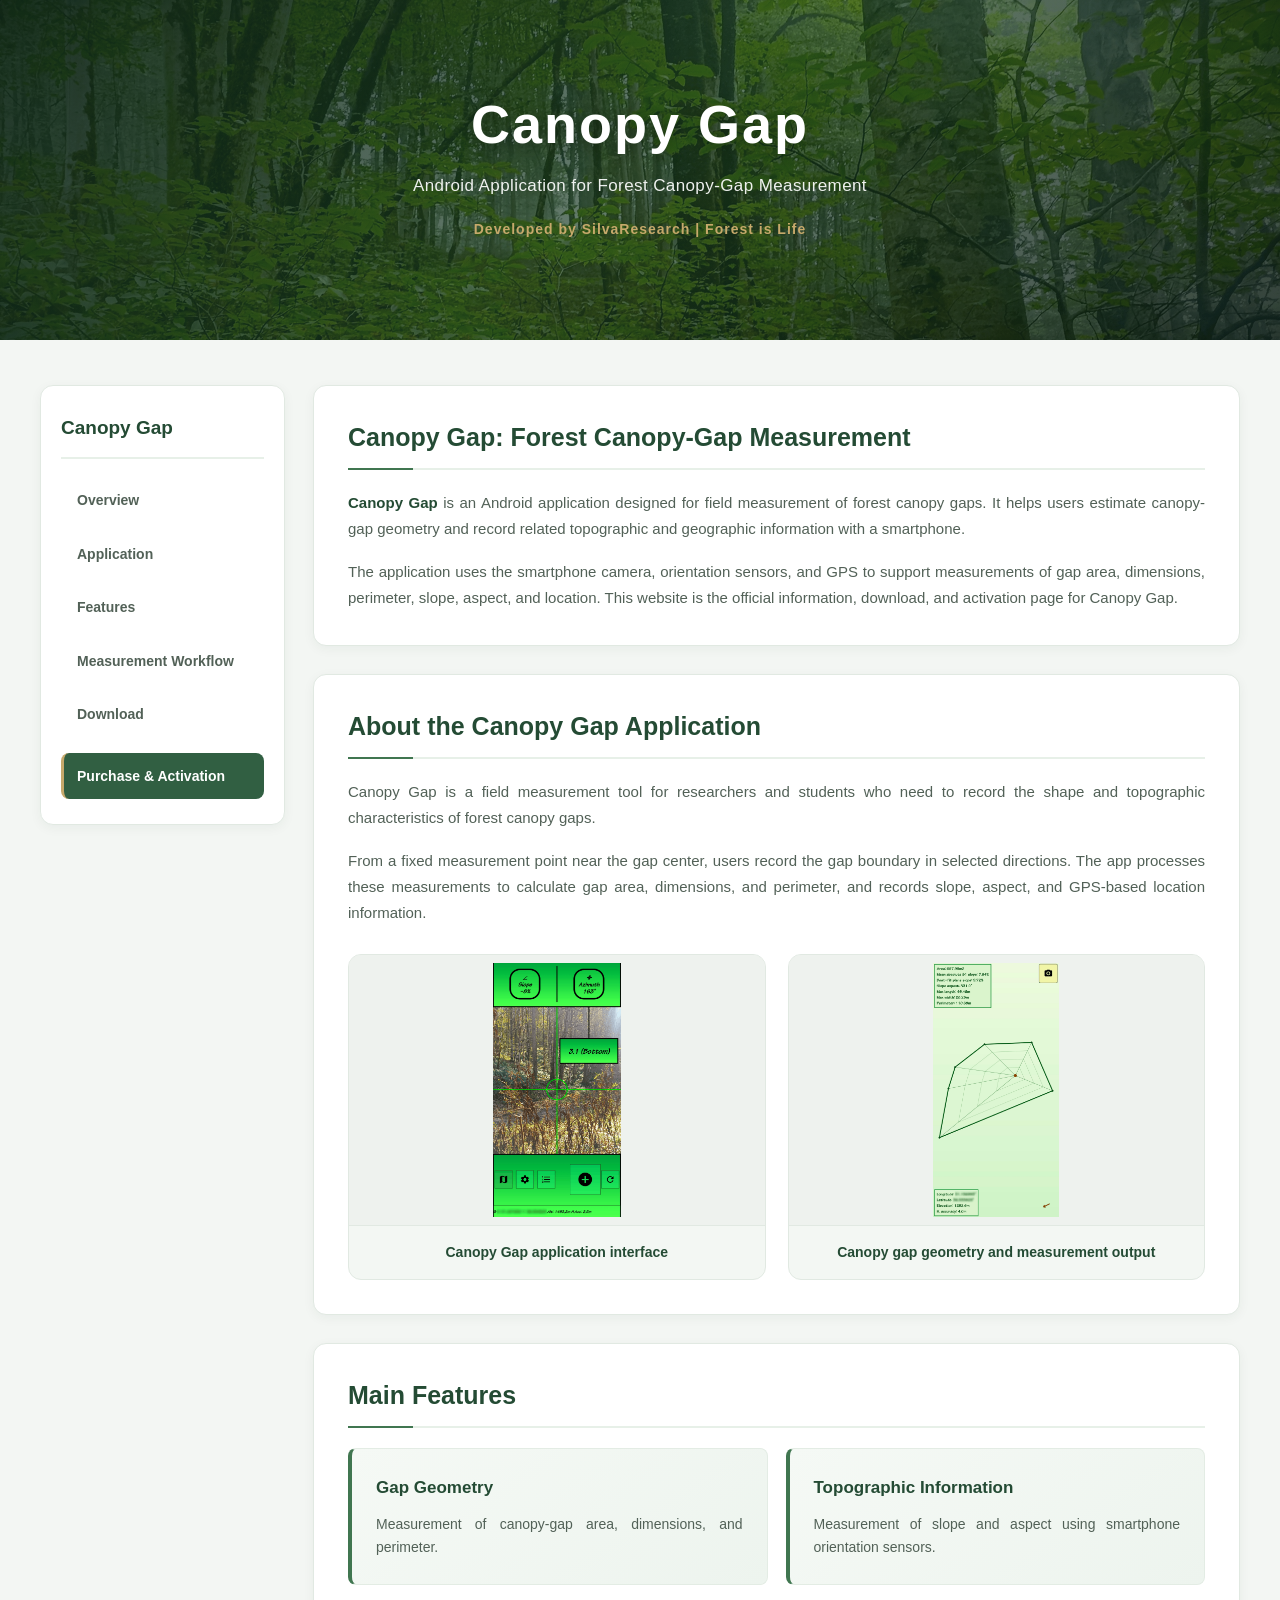
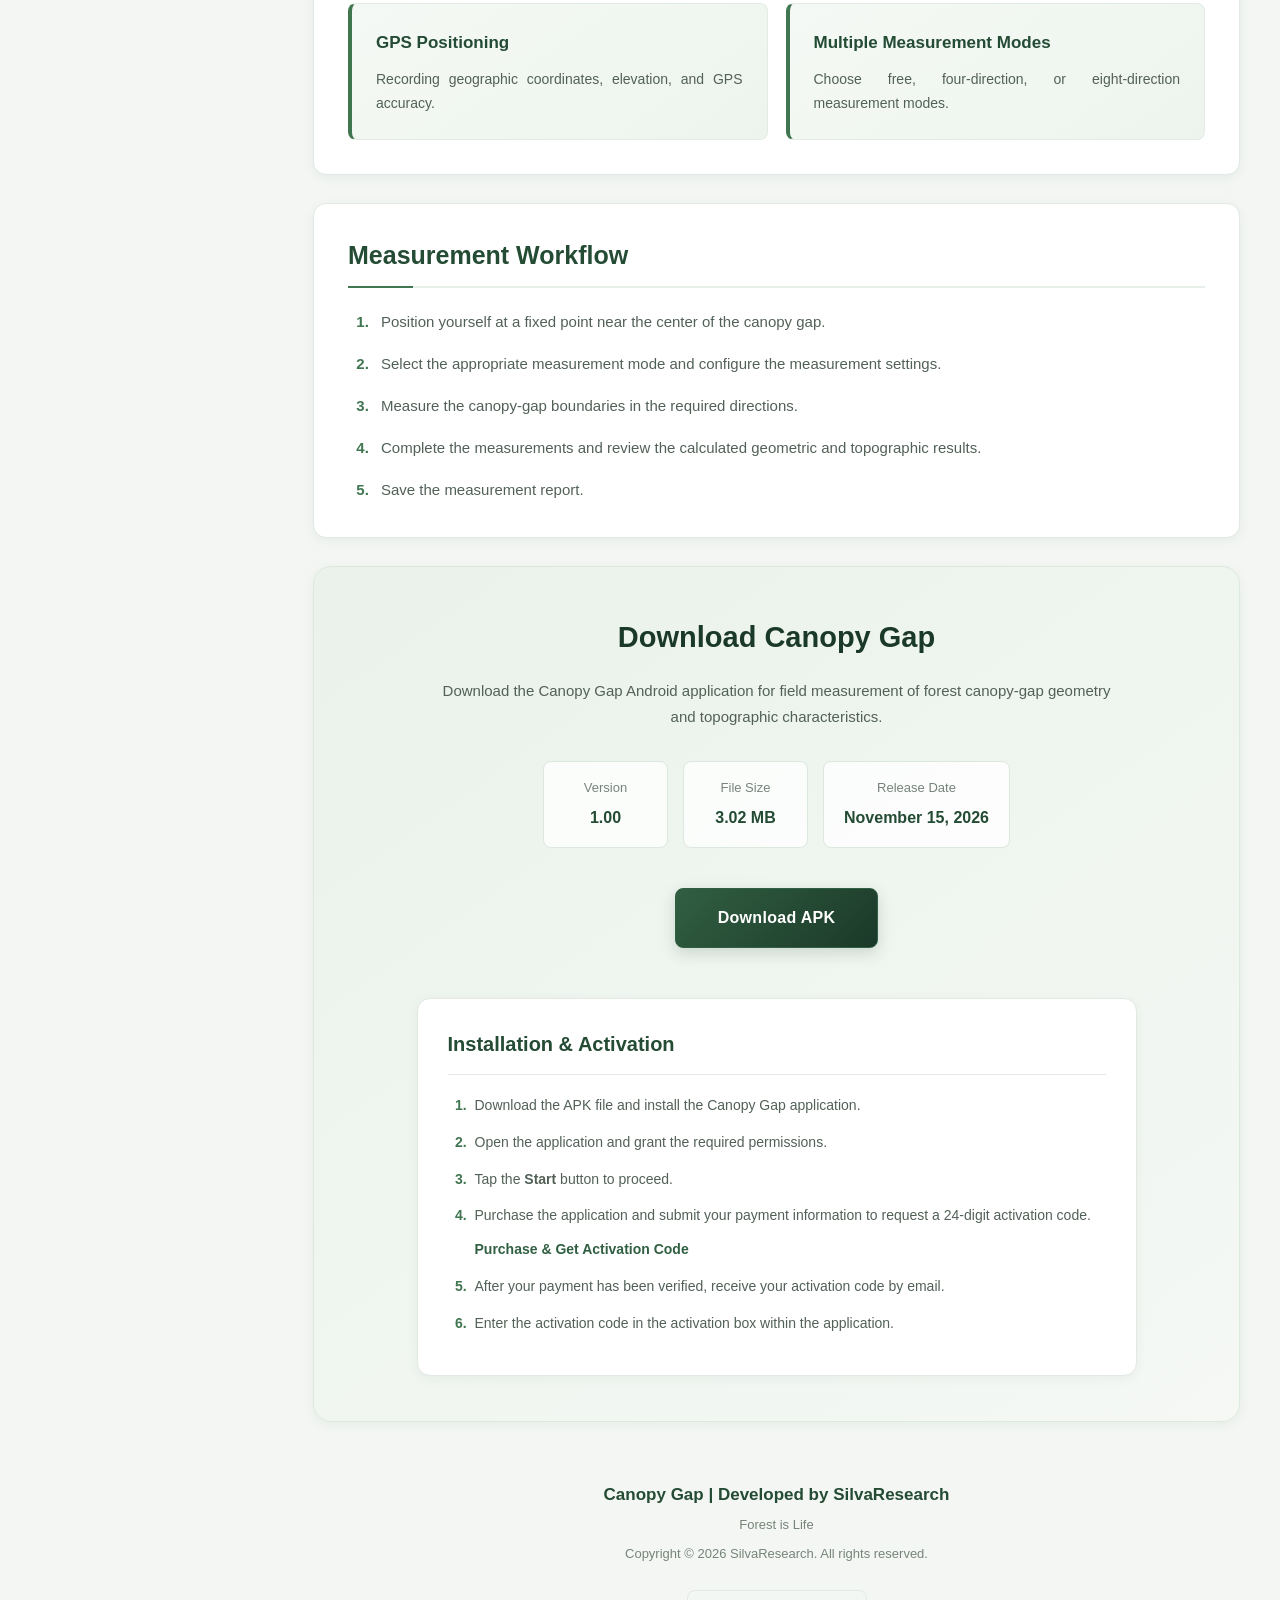
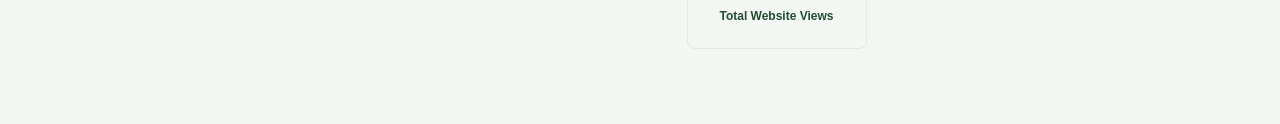
==== commit 2e6abb20: "Update index.html" ====
--- a/index.html
+++ b/index.html
@@ -6,6 +6,10 @@
     <meta charset="UTF-8">
     <meta name="viewport" content="width=device-width, initial-scale=1.0">
 
+    <!-- Google Search Console Verification -->
+    <meta name="google-site-verification" content="wJ0ZWQCwHdH_jR5bne1RY7P5XUccH_xRytYlmxLDe1M" />
+
+    <!-- SEO -->
     <title>Canopy Gap – Forest Canopy Gap Measurement App | SilvaResearch</title>
 
     <meta
@@ -23,18 +27,22 @@
     <meta property="og:type" content="website">
     <meta property="og:site_name" content="Canopy Gap | SilvaResearch">
     <meta property="og:title" content="Canopy Gap – Forest Canopy Gap Measurement App">
+
     <meta
         property="og:description"
         content="Measure forest canopy-gap geometry and topographic characteristics with the Canopy Gap Android application.">
+
     <meta property="og:url" content="https://silvaresearch.github.io/">
 
     <!-- Twitter -->
     <meta name="twitter:card" content="summary">
     <meta name="twitter:title" content="Canopy Gap – Forest Canopy Gap Measurement App">
+
     <meta
         name="twitter:description"
         content="An Android application for measuring forest canopy-gap geometry and topographic characteristics.">
 
+    <!-- Stylesheet -->
     <link rel="stylesheet" href="./style.css">
 
 </head>
@@ -123,7 +131,7 @@
             </section>
 
 
-            <!-- Canopy Gap -->
+            <!-- Canopy Gap Application -->
             <section id="canopy-gap" class="content-section">
 
                 <h2>About the Canopy Gap Application</h2>
@@ -239,7 +247,7 @@
             </section>
 
 
-            <!-- Workflow -->
+            <!-- Measurement Workflow -->
             <section id="workflow" class="content-section">
 
                 <h2>Measurement Workflow</h2>
--- a/style.css
+++ b/style.css
@@ -1,915 +1,2434 @@
-/* =====================================
-   General Settings
-===================================== */
+/* =====================================================
+   CANOPY GAP
+   Official Website Stylesheet
+   Developed by SilvaResearch
+===================================================== */
+
+
+/* =====================================================
+   1. DESIGN SYSTEM
+===================================================== */
+
+:root {
+
+    --green-950: #142d20;
+    --green-900: #1b3928;
+    --green-800: #244b34;
+    --green-700: #315f42;
+    --green-600: #407650;
+    --green-500: #558a62;
+
+    --green-100: #e7f0e8;
+    --green-50: #f3f7f3;
+
+    --gold: #c6a96b;
+
+    --text-dark: #25342b;
+    --text-medium: #526157;
+    --text-light: #77847b;
+
+    --background: #f3f6f3;
+    --white: #ffffff;
+
+    --border: #e1e9e2;
+
+    --shadow-sm:
+        0 3px 12px rgba(25, 50, 33, 0.05);
+
+    --shadow-md:
+        0 8px 25px rgba(25, 50, 33, 0.08);
+
+    --shadow-lg:
+        0 15px 40px rgba(25, 50, 33, 0.12);
+
+    --radius-sm: 8px;
+    --radius-md: 13px;
+    --radius-lg: 18px;
+
+    --transition: 0.25s ease;
+}
+
+
+/* =====================================================
+   2. GENERAL SETTINGS
+===================================================== */
 
 * {
+
     margin: 0;
     padding: 0;
+
     box-sizing: border-box;
-}
+
+}
+
 
 html {
+
     scroll-behavior: smooth;
-}
+
+    scroll-padding-top: 25px;
+
+}
+
 
 body {
+
+    font-family:
+        Arial,
+        Helvetica,
+        sans-serif;
+
+    background: var(--background);
+
+    color: var(--text-dark);
+
+    line-height: 1.75;
+
+    -webkit-font-smoothing: antialiased;
+
+}
+
+
+img {
+
+    max-width: 100%;
+
+}
+
+
+button,
+input {
+
+    font: inherit;
+
+}
+
+
+a {
+
+    -webkit-tap-highlight-color: transparent;
+
+}
+
+
+a:focus-visible,
+button:focus-visible,
+input:focus-visible {
+
+    outline: 3px solid rgba(85, 138, 98, 0.35);
+
+    outline-offset: 3px;
+
+}
+
+
+/* =====================================================
+   3. MAIN HEADER
+===================================================== */
+
+.hero {
+
+    width: 100%;
+
+    min-height: 340px;
+
+    background-image:
+        url("./images/header.jpg");
+
+    background-size: cover;
+
+    background-position: center;
+
+    background-repeat: no-repeat;
+
+    position: relative;
+
+}
+
+
+.hero-overlay {
+
+    min-height: 340px;
+
+    background:
+        linear-gradient(
+            135deg,
+            rgba(15, 38, 25, 0.88),
+            rgba(24, 55, 35, 0.66),
+            rgba(10, 25, 18, 0.78)
+        );
+
+    display: flex;
+
+    align-items: center;
+
+    justify-content: center;
+
+    text-align: center;
+
+    padding: 45px 20px;
+
+}
+
+
+.hero-content {
+
+    max-width: 850px;
+
+    color: var(--white);
+
+    animation: fadeIn 0.8s ease;
+
+}
+
+
+.hero-content h1 {
+
+    color: var(--white);
+
+    font-size: clamp(36px, 5vw, 54px);
+
+    font-weight: 700;
+
+    letter-spacing: 2px;
+
+    margin-bottom: 14px;
+
+    line-height: 1.2;
+
+    text-shadow:
+        0 3px 15px rgba(0, 0, 0, 0.3);
+
+}
+
+
+.hero-content p {
+
+    font-size: 17px;
+
+    letter-spacing: 0.4px;
+
+    color: rgba(255, 255, 255, 0.92);
+
+    margin-bottom: 7px;
+
+}
+
+
+.hero-content p:last-child {
+
+    margin-top: 16px;
+
+    color: var(--gold);
+
+    font-size: 14px;
+
+    font-weight: 600;
+
+    letter-spacing: 1px;
+
+}
+
+
+/* =====================================================
+   4. MAIN PAGE LAYOUT
+===================================================== */
+
+.page-container {
+
+    max-width: 1250px;
+
+    margin: 45px auto;
+
+    padding: 0 25px;
+
+    display: grid;
+
+    grid-template-columns: 245px minmax(0, 1fr);
+
+    gap: 28px;
+
+    align-items: start;
+
+}
+
+
+/* =====================================================
+   5. SIDEBAR
+===================================================== */
+
+.sidebar {
+
+    width: 100%;
+
+    background: var(--white);
+
+    padding: 25px 20px;
+
+    border: 1px solid var(--border);
+
+    border-radius: var(--radius-md);
+
+    box-shadow: var(--shadow-sm);
+
+    position: sticky;
+
+    top: 20px;
+
+}
+
+
+.sidebar h3 {
+
+    color: var(--green-800);
+
+    font-size: 19px;
+
+    font-weight: 700;
+
+    margin-bottom: 18px;
+
+    padding-bottom: 13px;
+
+    border-bottom: 2px solid var(--green-100);
+
+}
+
+
+.sidebar nav {
+
+    display: flex;
+
+    flex-direction: column;
+
+    gap: 7px;
+
+}
+
+
+.sidebar nav a {
+
+    display: block;
+
+    color: var(--text-medium);
+
+    text-decoration: none;
+
+    font-size: 14px;
+
+    font-weight: 600;
+
+    padding: 11px 13px;
+
+    border-radius: var(--radius-sm);
+
+    transition: var(--transition);
+
+    border-left: 3px solid transparent;
+
+}
+
+
+.sidebar nav a:hover {
+
+    background: var(--green-50);
+
+    color: var(--green-700);
+
+    border-left-color: var(--green-600);
+
+    transform: translateX(3px);
+
+}
+
+
+/* Purchase Navigation */
+
+.sidebar nav a[href="./purchase.html"] {
+
+    margin-top: 8px;
+
+    background: var(--green-700);
+
+    color: var(--white);
+
+    border-left: 3px solid var(--gold);
+
+}
+
+
+.sidebar nav a[href="./purchase.html"]:hover {
+
+    background: var(--green-900);
+
+    color: var(--white);
+
+}
+
+
+/* =====================================================
+   6. MAIN CONTENT
+===================================================== */
+
+.main-content {
+
+    flex: 1;
+
+    min-width: 0;
+
+}
+
+
+.content-section {
+
+    background: var(--white);
+
+    padding: 34px;
+
+    margin-bottom: 28px;
+
+    border: 1px solid var(--border);
+
+    border-radius: var(--radius-md);
+
+    box-shadow: var(--shadow-sm);
+
+    scroll-margin-top: 25px;
+
+    transition: box-shadow var(--transition);
+
+}
+
+
+.content-section:hover {
+
+    box-shadow: var(--shadow-md);
+
+}
+
+
+.content-section h2 {
+
+    color: var(--green-800);
+
+    font-size: 25px;
+
+    font-weight: 700;
+
+    line-height: 1.4;
+
+    margin-bottom: 20px;
+
+    padding-bottom: 13px;
+
+    border-bottom: 2px solid var(--green-100);
+
+    position: relative;
+
+}
+
+
+.content-section h2::after {
+
+    content: "";
+
+    position: absolute;
+
+    left: 0;
+
+    bottom: -2px;
+
+    width: 65px;
+
+    height: 2px;
+
+    background: var(--green-600);
+
+}
+
+
+.content-section p {
+
+    color: var(--text-medium);
+
+    font-size: 15px;
+
+    margin-bottom: 16px;
+
+    text-align: justify;
+
+}
+
+
+.content-section p:last-child {
+
+    margin-bottom: 0;
+
+}
+
+
+.content-section strong {
+
+    color: var(--green-800);
+
+}
+
+
+/* =====================================================
+   7. IMAGE GALLERY
+===================================================== */
+
+.image-gallery {
+
+    display: grid;
+
+    grid-template-columns:
+        repeat(2, minmax(0, 1fr));
+
+    gap: 22px;
+
+    margin-top: 28px;
+
+}
+
+
+.image-gallery figure {
+
+    background: var(--green-50);
+
+    border: 1px solid var(--border);
+
+    border-radius: var(--radius-md);
+
+    overflow: hidden;
+
+    text-align: center;
+
+    transition: var(--transition);
+
+}
+
+
+.image-gallery figure:hover {
+
+    transform: translateY(-5px);
+
+    box-shadow: var(--shadow-md);
+
+}
+
+
+.image-gallery img {
+
+    width: 100%;
+
+    height: 270px;
+
+    display: block;
+
+    object-fit: contain;
+
+    background: #eef2ee;
+
+    padding: 8px;
+
+}
+
+
+.image-gallery figcaption {
+
+    padding: 14px 12px;
+
+    color: var(--green-800);
+
+    font-size: 14px;
+
+    font-weight: 600;
+
+    border-top: 1px solid var(--border);
+
+}
+
+
+/* =====================================================
+   8. APPLICATION FEATURES
+===================================================== */
+
+.feature-grid {
+
+    display: grid;
+
+    grid-template-columns:
+        repeat(2, minmax(0, 1fr));
+
+    gap: 18px;
+
+}
+
+
+.feature-card {
+
+    background:
+        linear-gradient(
+            145deg,
+            #f5f9f5,
+            #edf4ee
+        );
+
+    padding: 24px;
+
+    border: 1px solid #e3ece4;
+
+    border-left: 4px solid var(--green-600);
+
+    border-radius: var(--radius-sm);
+
+    transition: var(--transition);
+
+}
+
+
+.feature-card:hover {
+
+    transform: translateY(-4px);
+
+    box-shadow: var(--shadow-md);
+
+    border-left-color: var(--gold);
+
+}
+
+
+.feature-card h3 {
+
+    color: var(--green-800);
+
+    font-size: 17px;
+
+    font-weight: 700;
+
+    margin-bottom: 10px;
+
+}
+
+
+.feature-card p {
+
+    color: var(--text-medium);
+
+    font-size: 14px;
+
+    line-height: 1.7;
+
+    margin-bottom: 0;
+
+}
+
+
+/* =====================================================
+   9. MEASUREMENT WORKFLOW
+===================================================== */
+
+.workflow-list {
+
+    padding-left: 25px;
+
+    color: var(--text-medium);
+
+    counter-reset: workflow;
+
+}
+
+
+.workflow-list li {
+
+    padding-left: 8px;
+
+    margin-bottom: 15px;
+
+    font-size: 15px;
+
+    line-height: 1.8;
+
+}
+
+
+.workflow-list li::marker {
+
+    color: var(--green-600);
+
+    font-weight: 700;
+
+}
+
+
+.workflow-list li:last-child {
+
+    margin-bottom: 0;
+
+}
+
+
+/* =====================================================
+   10. DOWNLOAD SECTION
+===================================================== */
+
+.download-section {
+
+    background:
+        linear-gradient(
+            145deg,
+            #eaf2eb,
+            #f5f8f5
+        );
+
+    padding: 45px 35px;
+
+    margin-bottom: 28px;
+
+    border: 1px solid #dce9dd;
+
+    border-radius: var(--radius-lg);
+
+    text-align: center;
+
+    box-shadow: var(--shadow-sm);
+
+}
+
+
+.download-section h2 {
+
+    color: var(--green-900);
+
+    font-size: 29px;
+
+    font-weight: 700;
+
+    margin-bottom: 15px;
+
+}
+
+
+.download-description {
+
+    max-width: 680px;
+
+    margin: 0 auto 25px;
+
+    color: var(--text-medium);
+
+    font-size: 15px;
+
+}
+
+
+/* =====================================================
+   11. APPLICATION INFORMATION
+===================================================== */
+
+.app-details {
+
+    display: flex;
+
+    justify-content: center;
+
+    align-items: stretch;
+
+    gap: 15px;
+
+    flex-wrap: wrap;
+
+    margin: 30px 0;
+
+}
+
+
+.detail-item {
+
+    min-width: 125px;
+
+    display: flex;
+
+    flex-direction: column;
+
+    justify-content: center;
+
+    gap: 5px;
+
+    padding: 15px 20px;
+
+    background: rgba(255, 255, 255, 0.8);
+
+    border: 1px solid #dce8dd;
+
+    border-radius: var(--radius-sm);
+
+}
+
+
+.detail-item span {
+
+    color: var(--text-light);
+
+    font-size: 13px;
+
+}
+
+
+.detail-item strong {
+
+    color: var(--green-800);
+
+    font-size: 16px;
+
+}
+
+
+/* =====================================================
+   12. DOWNLOAD BUTTON
+===================================================== */
+
+.download-button {
+
+    display: inline-block;
+
+    background:
+        linear-gradient(
+            135deg,
+            var(--green-700),
+            var(--green-900)
+        );
+
+    color: var(--white);
+
+    padding: 15px 42px;
+
+    border: 1px solid var(--green-700);
+
+    border-radius: 8px;
+
+    text-decoration: none;
+
+    font-weight: 700;
+
+    font-size: 16px;
+
+    letter-spacing: 0.3px;
+
+    margin: 10px 0 35px;
+
+    box-shadow:
+        0 5px 15px rgba(36, 75, 52, 0.18);
+
+    transition: var(--transition);
+
+}
+
+
+.download-button:hover {
+
+    background:
+        linear-gradient(
+            135deg,
+            var(--green-900),
+            var(--green-950)
+        );
+
+    transform: translateY(-3px);
+
+    box-shadow:
+        0 9px 22px rgba(36, 75, 52, 0.25);
+
+}
+
+
+.download-button:active {
+
+    transform: translateY(0);
+
+}
+
+
+/* =====================================================
+   13. INSTALLATION AND ACTIVATION GUIDE
+===================================================== */
+
+.activation-guide {
+
+    max-width: 720px;
+
+    margin: 15px auto 0;
+
+    padding: 28px 30px;
+
+    background: var(--white);
+
+    border: 1px solid var(--border);
+
+    border-radius: var(--radius-md);
+
+    text-align: left;
+
+    box-shadow: var(--shadow-sm);
+
+}
+
+
+.activation-guide h3 {
+
+    color: var(--green-800);
+
+    font-size: 20px;
+
+    font-weight: 700;
+
+    margin-bottom: 17px;
+
+    padding-bottom: 12px;
+
+    border-bottom: 1px solid var(--border);
+
+}
+
+
+.activation-guide ol {
+
+    padding-left: 23px;
+
+    line-height: 1.9;
+
+    color: var(--text-medium);
+
+}
+
+
+.activation-guide li {
+
+    padding-left: 4px;
+
+    margin-bottom: 10px;
+
+    font-size: 14px;
+
+}
+
+
+.activation-guide li::marker {
+
+    color: var(--green-600);
+
+    font-weight: 700;
+
+}
+
+
+.activation-guide a {
+
+    display: inline-block;
+
+    color: var(--green-700);
+
+    font-weight: 700;
+
+    text-decoration: none;
+
+    margin-top: 7px;
+
+    border-bottom: 1px solid transparent;
+
+    transition: var(--transition);
+
+}
+
+
+.activation-guide a:hover {
+
+    color: var(--green-950);
+
+    border-bottom-color: var(--green-700);
+
+}
+
+
+/* =====================================================
+   14. MAIN FOOTER
+===================================================== */
+
+.site-footer {
+
+    text-align: center;
+
+    padding: 30px 15px;
+
+    margin-top: 15px;
+
+    color: var(--text-light);
+
+    font-size: 13px;
+
+    line-height: 1.8;
+
+}
+
+
+.site-footer p {
+
+    margin-bottom: 5px;
+
+}
+
+
+.site-footer p:first-child {
+
+    color: var(--green-800);
+
+    font-size: 17px;
+
+    font-weight: 700;
+
+    margin-bottom: 3px;
+
+}
+
+
+/* =====================================================
+   15. PURCHASE PAGE BACKGROUND
+===================================================== */
+
+body:has(.purchase-container) {
+
+    min-height: 100vh;
+
+    background:
+        radial-gradient(
+            circle at top left,
+            #e6efe7,
+            transparent 40%
+        ),
+        var(--background);
+
+    padding: 1px 0;
+
+}
+
+
+/* =====================================================
+   16. PURCHASE CONTAINER
+===================================================== */
+
+.purchase-container {
+
+    max-width: 780px;
+
+    margin: 45px auto;
+
+    padding: 42px 45px;
+
+    background: var(--white);
+
+    border: 1px solid var(--border);
+
+    border-radius: var(--radius-lg);
+
+    box-shadow: var(--shadow-lg);
+
+}
+
+
+/* =====================================================
+   17. PURCHASE HEADER
+===================================================== */
+
+.purchase-header {
+
+    text-align: center;
+
+    padding-bottom: 25px;
+
+    margin-bottom: 28px;
+
+    border-bottom: 2px solid var(--green-100);
+
+}
+
+
+.purchase-header h1 {
+
+    color: var(--green-900);
+
+    font-size: 34px;
+
+    font-weight: 700;
+
+    letter-spacing: 0.5px;
+
+    margin-bottom: 8px;
+
+}
+
+
+.purchase-header p {
+
+    color: var(--text-light);
+
+    font-size: 15px;
+
+}
+
+
+/* =====================================================
+   18. PURCHASE SECTION TITLES
+===================================================== */
+
+.purchase-section-title {
+
+    color: var(--green-800);
+
+    font-size: 21px;
+
+    font-weight: 700;
+
+    margin: 32px 0 20px;
+
+    padding-bottom: 10px;
+
+    border-bottom: 1px solid var(--border);
+
+}
+
+
+/* =====================================================
+   19. PURCHASE FORM
+===================================================== */
+
+.purchase-form-group {
+
+    margin-bottom: 23px;
+
+}
+
+
+.purchase-form-group label {
+
+    display: block;
+
+    color: var(--text-dark);
+
+    font-size: 14px;
+
+    font-weight: 700;
+
+    margin-bottom: 9px;
+
+}
+
+
+.purchase-form-group input {
+
+    display: block;
+
+    width: 100%;
+
+    padding: 14px 15px;
+
+    border: 1px solid #cbd9ce;
+
+    border-radius: var(--radius-sm);
+
+    color: var(--text-dark);
+
+    font-size: 14px;
+
     font-family: Arial, Helvetica, sans-serif;
-    background-color: #f5f7f5;
-    color: #333;
-    line-height: 1.7;
-}
-
-
-/* =====================================
-   Header
-===================================== */
-
-.hero {
-    width: 100%;
-    min-height: 320px;
-
-    background-image: url("./images/header.jpg");
-    background-size: cover;
-    background-position: center;
-    background-repeat: no-repeat;
-}
-
-.hero-overlay {
-    min-height: 320px;
-
-    background: rgba(0, 0, 0, 0.43);
+
+    outline: none;
+
+    background: #fcfdfc;
+
+    transition: var(--transition);
+
+}
+
+
+.purchase-form-group input::placeholder {
+
+    color: #a0aaa2;
+
+}
+
+
+.purchase-form-group input:hover {
+
+    border-color: #9cb9a0;
+
+}
+
+
+.purchase-form-group input:focus {
+
+    border-color: var(--green-600);
+
+    background: var(--white);
+
+    box-shadow:
+        0 0 0 4px rgba(64, 118, 80, 0.10);
+
+}
+
+
+/* =====================================================
+   20. EMAIL WARNING
+===================================================== */
+
+.email-warning {
+
+    background: #fff9e9;
+
+    border: 1px solid #f1e1ad;
+
+    border-left: 4px solid #d8a63f;
+
+    padding: 19px 21px;
+
+    margin: 22px 0;
+
+    border-radius: var(--radius-sm);
+
+    color: #705923;
+
+}
+
+
+.email-warning strong {
+
+    display: block;
+
+    font-size: 14px;
+
+    margin-bottom: 9px;
+
+    color: #74591d;
+
+}
+
+
+.email-warning p {
+
+    margin-bottom: 0;
+
+    font-size: 13px;
+
+    line-height: 1.8;
+
+}
+
+
+/* =====================================================
+   21. PAYMENT METHOD
+===================================================== */
+
+.payment-method {
 
     display: flex;
+
+    align-items: center;
+
+    gap: 17px;
+
+    padding: 19px;
+
+    background: var(--green-50);
+
+    border: 1px solid var(--border);
+
+    border-radius: var(--radius-md);
+
+    margin-bottom: 22px;
+
+}
+
+
+.litecoin-symbol {
+
+    width: 52px;
+
+    height: 52px;
+
+    display: flex;
+
+    align-items: center;
+
     justify-content: center;
-    align-items: center;
-
-    text-align: center;
-    padding: 30px 20px;
-}
-
-.hero-content {
-    color: white;
-}
-
-.hero-content h1 {
-    font-size: 42px;
-    letter-spacing: 3px;
-    margin-bottom: 12px;
-}
-
-.hero-content p {
-    font-size: 18px;
-    letter-spacing: 1px;
-}
-
-
-/* =====================================
-   Main Layout
-===================================== */
-
-.page-container {
-    max-width: 1200px;
-    margin: 35px auto;
-
-    display: flex;
-    align-items: flex-start;
-    gap: 25px;
-
-    padding: 0 20px;
-}
-
-
-/* =====================================
-   Sidebar
-===================================== */
-
-.sidebar {
-    width: 230px;
+
     flex-shrink: 0;
 
-    background: white;
-    padding: 25px;
-
-    border-radius: 10px;
-    box-shadow: 0 2px 10px rgba(0, 0, 0, 0.06);
-
-    position: sticky;
-    top: 20px;
-}
-
-.sidebar h3 {
-    color: #315f40;
-    margin-bottom: 18px;
-    font-size: 20px;
-}
-
-.sidebar nav {
-    display: flex;
-    flex-direction: column;
-    gap: 8px;
-}
-
-.sidebar nav a {
-    display: block;
-
-    color: #444;
-    text-decoration: none;
-
-    padding: 9px 12px;
-    border-radius: 5px;
-
-    transition: 0.3s;
-}
-
-.sidebar nav a:hover {
-    background: #eaf1eb;
-    color: #315f40;
-}
-
-
-/* =====================================
-   Main Content
-===================================== */
-
-.main-content {
-    flex: 1;
-    min-width: 0;
-}
-
-.content-section {
-    background: white;
-    padding: 30px;
-
-    margin-bottom: 25px;
-    border-radius: 10px;
-
-    box-shadow: 0 2px 10px rgba(0, 0, 0, 0.05);
-}
-
-.content-section h2 {
-    color: #315f40;
-    font-size: 26px;
-    margin-bottom: 18px;
-
-    border-bottom: 2px solid #e5ede6;
-    padding-bottom: 10px;
-}
-
-.content-section p {
-    margin-bottom: 15px;
-    text-align: justify;
-}
-
-
-/* =====================================
-   Image Gallery
-===================================== */
-
-.image-gallery {
-    display: grid;
-    grid-template-columns: repeat(2, minmax(0, 1fr));
-    gap: 20px;
-
-    margin-top: 25px;
-}
-
-.image-gallery figure {
-    background: #f7f9f7;
-    border-radius: 8px;
-    overflow: hidden;
-    text-align: center;
-}
-
-.image-gallery img {
-    width: 100%;
-    height: 260px;
-
-    display: block;
-    object-fit: contain;
-
-    background: #f1f3f1;
-}
-
-.image-gallery figcaption {
-    padding: 12px;
-    color: #555;
-    font-size: 14px;
-}
-
-
-/* =====================================
-   Features
-===================================== */
-
-.feature-grid {
-    display: grid;
-    grid-template-columns: repeat(2, minmax(0, 1fr));
-    gap: 18px;
-}
-
-.feature-card {
-    background: #f3f7f3;
-    padding: 22px;
-
-    border-left: 4px solid #477653;
-    border-radius: 7px;
-}
-
-.feature-card h3 {
-    color: #315f40;
-    margin-bottom: 8px;
-    font-size: 18px;
-}
-
-.feature-card p {
-    margin-bottom: 0;
-    font-size: 15px;
-}
-
-
-/* =====================================
-   Measurement Workflow
-===================================== */
-
-.workflow-list {
-    padding-left: 25px;
-}
-
-.workflow-list li {
-    padding-left: 5px;
-    margin-bottom: 12px;
-}
-
-
-/* =====================================
-   Download Section
-===================================== */
-
-.download-section {
-    background: #edf3ee;
-
-    padding: 45px 30px;
-    margin-bottom: 25px;
-
-    border-radius: 10px;
-    text-align: center;
-}
-
-.download-section h2 {
-    color: #244b32;
-    font-size: 30px;
-    margin-bottom: 15px;
-}
-
-.download-description {
-    max-width: 650px;
-    margin: 0 auto 25px;
-    color: #555;
-}
-
-
-/* =====================================
-   Application Details
-===================================== */
-
-.app-details {
-    display: flex;
-    justify-content: center;
-    align-items: center;
-
-    gap: 45px;
-    flex-wrap: wrap;
-
-    margin: 30px 0;
-}
-
-.detail-item {
-    display: flex;
-    flex-direction: column;
-    gap: 5px;
-}
-
-.detail-item span {
-    color: #777;
-    font-size: 14px;
-}
-
-.detail-item strong {
-    color: #294d36;
-    font-size: 17px;
-}
-
-
-/* =====================================
-   Download Button
-===================================== */
-
-.download-button {
-    display: inline-block;
-
-    background: #315f40;
-    color: white;
-
-    padding: 14px 38px;
-    border-radius: 7px;
-
-    text-decoration: none;
-    font-weight: bold;
-    font-size: 16px;
-
-    margin: 10px 0 35px;
-
-    transition: background 0.3s;
-}
-
-.download-button:hover {
-    background: #21452e;
-}
-
-
-/* =====================================
-   Installation and Activation Guide
-===================================== */
-
-.activation-guide {
-    max-width: 700px;
-    margin: 15px auto 0;
-    padding: 25px 30px;
-
-    background: white;
-    border-radius: 9px;
-
-    text-align: left;
-}
-
-.activation-guide h3 {
-    color: #315f40;
-    margin-bottom: 15px;
-    font-size: 20px;
-}
-
-.activation-guide ol {
-    padding-left: 22px;
-    line-height: 2;
-    color: #444;
-}
-
-.activation-guide li {
-    margin-bottom: 8px;
-}
-
-.activation-guide a {
-    color: #267344;
-    font-weight: bold;
-    text-decoration: none;
-}
-
-.activation-guide a:hover {
-    text-decoration: underline;
-}
-
-
-/* =====================================
-   Main Footer
-===================================== */
-
-.site-footer {
-    text-align: center;
-
-    padding: 25px 15px;
-    margin-top: 20px;
-
-    color: #777;
-    font-size: 14px;
-}
-
-.site-footer p:first-child {
-    color: #315f40;
-    font-size: 18px;
-    font-weight: bold;
-    margin-bottom: 5px;
-}
-
-
-/* =====================================
-   Purchase Page
-===================================== */
-
-.purchase-container {
-    max-width: 760px;
-    margin: 35px auto;
-    padding: 35px 40px;
-
-    background: white;
-
-    border-radius: 12px;
-
-    box-shadow: 0 2px 12px rgba(0, 0, 0, 0.07);
-}
-
-
-/* Purchase Header */
-
-.purchase-header {
-    text-align: center;
-
-    padding-bottom: 22px;
-    margin-bottom: 25px;
-
-    border-bottom: 2px solid #e5ede6;
-}
-
-.purchase-header h1 {
-    color: #315f40;
-    font-size: 32px;
-    margin-bottom: 5px;
-}
-
-.purchase-header p {
-    color: #777;
-    font-size: 16px;
-}
-
-
-/* Purchase Section Titles */
-
-.purchase-section-title {
-    color: #315f40;
-    font-size: 21px;
-
-    margin: 28px 0 18px;
-    padding-bottom: 8px;
-
-    border-bottom: 2px solid #e5ede6;
-}
-
-
-/* Purchase Form */
-
-.purchase-form-group {
-    margin-bottom: 20px;
-}
-
-.purchase-form-group label {
-    display: block;
-
-    color: #444;
-    font-weight: bold;
-
-    margin-bottom: 8px;
-}
-
-.purchase-form-group input {
-    width: 100%;
-    padding: 13px 14px;
-
-    border: 1px solid #cbd6cc;
-    border-radius: 6px;
-
-    font-size: 15px;
-    font-family: Arial, Helvetica, sans-serif;
-
-    outline: none;
-    background: white;
-}
-
-.purchase-form-group input:focus {
-    border-color: #477653;
-    box-shadow: 0 0 0 2px rgba(71, 118, 83, 0.12);
-}
-
-
-/* Email Warning */
-
-.email-warning {
-    background: #fff8e5;
-
-    border-left: 4px solid #e0a52b;
-
-    padding: 18px 20px;
-    margin: 20px 0;
-
-    border-radius: 6px;
-
-    color: #69521e;
-}
-
-.email-warning strong {
-    display: block;
-    margin-bottom: 8px;
-}
-
-.email-warning p {
-    margin-bottom: 0;
-    font-size: 14px;
-}
-
-
-/* Payment Method */
-
-.payment-method {
-    display: flex;
-    align-items: center;
-    gap: 15px;
-
-    padding: 18px;
-
-    background: #f3f7f3;
-    border-radius: 8px;
-
-    margin-bottom: 20px;
-}
-
-.litecoin-symbol {
-    width: 45px;
-    height: 45px;
-
-    display: flex;
-    align-items: center;
-    justify-content: center;
-
-    background: #315f40;
-    color: white;
+    background:
+        linear-gradient(
+            145deg,
+            var(--green-600),
+            var(--green-900)
+        );
+
+    color: var(--white);
 
     border-radius: 50%;
 
-    font-size: 26px;
-    font-weight: bold;
-
-    flex-shrink: 0;
-}
+    font-size: 28px;
+
+    font-weight: 700;
+
+    box-shadow:
+        0 4px 12px rgba(36, 75, 52, 0.18);
+
+}
+
 
 .payment-method strong,
 .payment-method small {
+
     display: block;
-}
+
+}
+
 
 .payment-method strong {
-    color: #315f40;
+
+    color: var(--green-800);
+
     font-size: 17px;
-}
+
+}
+
 
 .payment-method small {
-    color: #777;
-}
-
-
-/* Price Information */
+
+    color: var(--text-light);
+
+    font-size: 13px;
+
+}
+
+
+/* =====================================================
+   22. PRICE INFORMATION
+===================================================== */
 
 .purchase-price-box {
-    padding: 18px 20px;
-
-    background: #f7f9f7;
-    border-radius: 8px;
-}
+
+    padding: 20px 22px;
+
+    background: #f8faf8;
+
+    border: 1px solid var(--border);
+
+    border-radius: var(--radius-md);
+
+}
+
 
 .purchase-price-row {
+
     display: flex;
+
     justify-content: space-between;
+
     align-items: center;
 
     gap: 15px;
 
-    padding: 10px 0;
-
-    border-bottom: 1px solid #e4e9e4;
-}
+    padding: 13px 0;
+
+    border-bottom: 1px solid var(--border);
+
+}
+
 
 .purchase-price-row:last-child {
+
     border-bottom: none;
-}
+
+}
+
 
 .purchase-price-row span {
-    color: #666;
-}
+
+    color: var(--text-medium);
+
+    font-size: 14px;
+
+}
+
 
 .purchase-price-row strong {
-    color: #315f40;
+
+    color: var(--green-800);
+
     text-align: right;
-}
+
+    font-size: 14px;
+
+}
+
 
 .purchase-price-main {
+
+    font-size: 17px !important;
+
+    font-weight: 700;
+
+}
+
+
+/* =====================================================
+   23. LITECOIN WALLET
+===================================================== */
+
+.wallet-box {
+
+    padding: 23px;
+
+    background: var(--green-50);
+
+    border: 1px solid var(--border);
+
+    border-radius: var(--radius-md);
+
+    text-align: center;
+
+}
+
+
+.wallet-label {
+
+    color: var(--text-medium);
+
+    font-size: 14px;
+
+    font-weight: 600;
+
+    margin-bottom: 14px;
+
+}
+
+
+.wallet-address {
+
+    display: block;
+
+    padding: 15px;
+
+    background: var(--white);
+
+    border: 1px solid #d5e1d7;
+
+    border-radius: var(--radius-sm);
+
+    color: var(--green-800);
+
+    font-family: Consolas, monospace;
+
+    font-size: 13px;
+
+    line-height: 1.7;
+
+    overflow-wrap: anywhere;
+
+    word-break: break-word;
+
+    user-select: all;
+
+}
+
+
+/* =====================================================
+   24. COPY WALLET BUTTON
+===================================================== */
+
+.copy-button {
+
+    margin-top: 17px;
+
+    padding: 11px 25px;
+
+    border: none;
+
+    border-radius: var(--radius-sm);
+
+    background: var(--green-700);
+
+    color: var(--white);
+
+    font-weight: 700;
+
+    font-size: 14px;
+
+    cursor: pointer;
+
+    transition: var(--transition);
+
+}
+
+
+.copy-button:hover {
+
+    background: var(--green-900);
+
+    transform: translateY(-2px);
+
+}
+
+
+.copy-button:active {
+
+    transform: translateY(0);
+
+}
+
+
+.copy-status {
+
+    display: block;
+
+    min-height: 20px;
+
+    margin-top: 9px;
+
+    color: var(--green-700);
+
+    font-size: 13px;
+
+    font-weight: 600;
+
+}
+
+
+/* =====================================================
+   25. PAYMENT INSTRUCTIONS
+===================================================== */
+
+.payment-note {
+
+    margin-top: 24px;
+
+    padding: 22px;
+
+    background: #f8faf8;
+
+    border: 1px solid var(--border);
+
+    border-radius: var(--radius-md);
+
+    color: var(--text-medium);
+
+}
+
+
+.payment-note strong {
+
+    display: block;
+
+    color: var(--green-800);
+
+    font-size: 16px;
+
+    margin-bottom: 13px;
+
+}
+
+
+.payment-note p {
+
+    margin-bottom: 10px;
+
+    font-size: 13px;
+
+    line-height: 1.8;
+
+}
+
+
+.payment-note p:last-child {
+
+    margin-bottom: 0;
+
+}
+
+
+/* =====================================================
+   26. EMAIL CONFIRMATION
+===================================================== */
+
+.confirmation-box {
+
+    display: flex;
+
+    align-items: flex-start;
+
+    gap: 12px;
+
+    margin: 26px 0;
+
+    padding: 18px;
+
+    background: var(--green-50);
+
+    border: 1px solid var(--border);
+
+    border-radius: var(--radius-sm);
+
+}
+
+
+.confirmation-box input {
+
+    margin-top: 5px;
+
+    width: 16px;
+
+    height: 16px;
+
+    flex-shrink: 0;
+
+    accent-color: var(--green-700);
+
+    cursor: pointer;
+
+}
+
+
+.confirmation-box label {
+
+    color: var(--text-medium);
+
+    font-size: 13px;
+
+    line-height: 1.8;
+
+    cursor: pointer;
+
+}
+
+
+/* =====================================================
+   27. HONEYPOT FIELD
+===================================================== */
+
+.form-honey {
+
+    position: absolute !important;
+
+    left: -9999px !important;
+
+    width: 1px !important;
+
+    height: 1px !important;
+
+    overflow: hidden !important;
+
+}
+
+
+/* =====================================================
+   28. SUBMIT PAYMENT BUTTON
+===================================================== */
+
+.purchase-submit-button {
+
+    display: block;
+
+    width: 100%;
+
+    padding: 16px;
+
+    border: none;
+
+    border-radius: var(--radius-sm);
+
+    background:
+        linear-gradient(
+            135deg,
+            var(--green-700),
+            var(--green-900)
+        );
+
+    color: var(--white);
+
+    font-size: 15px;
+
+    font-weight: 700;
+
+    letter-spacing: 0.2px;
+
+    cursor: pointer;
+
+    box-shadow:
+        0 5px 14px rgba(36, 75, 52, 0.16);
+
+    transition: var(--transition);
+
+}
+
+
+.purchase-submit-button:hover {
+
+    background:
+        linear-gradient(
+            135deg,
+            var(--green-900),
+            var(--green-950)
+        );
+
+    transform: translateY(-2px);
+
+    box-shadow:
+        0 9px 20px rgba(36, 75, 52, 0.22);
+
+}
+
+
+.purchase-submit-button:active {
+
+    transform: translateY(0);
+
+}
+
+
+/* =====================================================
+   29. SUBMISSION MESSAGE
+===================================================== */
+
+.purchase-message {
+
+    margin-top: 20px;
+
+    padding: 15px 17px;
+
+    border-radius: var(--radius-sm);
+
+    font-size: 13px;
+
+    line-height: 1.8;
+
+}
+
+
+.purchase-message:empty {
+
+    display: none;
+
+}
+
+
+.purchase-message.success {
+
+    background: #edf7ee;
+
+    border: 1px solid #c9e2cc;
+
+    color: #285c35;
+
+}
+
+
+/* =====================================================
+   30. PURCHASE FOOTER
+===================================================== */
+
+.purchase-footer {
+
+    margin-top: 38px;
+
+    padding-top: 23px;
+
+    border-top: 1px solid var(--border);
+
+    text-align: center;
+
+    color: var(--text-light);
+
+    font-size: 13px;
+
+}
+
+
+.purchase-footer p {
+
+    margin-bottom: 8px;
+
+}
+
+
+.purchase-footer p:first-child {
+
+    color: var(--green-800);
+
     font-size: 17px;
-}
-
-
-/* Wallet Address */
-
-.wallet-box {
-    padding: 20px;
-
-    background: #f3f7f3;
-    border-radius: 8px;
-
-    text-align: center;
-}
-
-.wallet-label {
-    color: #555;
-    margin-bottom: 12px;
-}
-
-.wallet-address {
-    padding: 13px;
-
-    background: white;
-
-    border: 1px solid #dce5dc;
-    border-radius: 6px;
-
-    color: #315f40;
-
-    font-family: monospace;
-    font-size: 14px;
-
-    word-break: break-all;
-}
-
-.copy-button {
-    margin-top: 15px;
-
-    padding: 10px 22px;
-
-    border: none;
-    border-radius: 6px;
-
-    background: #315f40;
-    color: white;
-
-    font-weight: bold;
-    cursor: pointer;
-
-    transition: background 0.2s;
-}
-
-.copy-button:hover {
-    background: #21452e;
-}
-
-.copy-status {
+
+    font-weight: 700;
+
+}
+
+
+.purchase-footer a {
+
+    display: inline-block;
+
+    color: var(--green-700);
+
+    font-weight: 700;
+
+    text-decoration: none;
+
+    transition: var(--transition);
+
+}
+
+
+.purchase-footer a:hover {
+
+    color: var(--green-950);
+
+    text-decoration: underline;
+
+}
+
+
+/* =====================================================
+   31. VISITOR COUNTER
+===================================================== */
+
+.visitor-counter {
+
+    margin-top: 22px;
+
+    padding: 15px;
+
+    display: inline-block;
+
+    min-width: 180px;
+
+    background: var(--green-50);
+
+    border: 1px solid var(--border);
+
+    border-radius: var(--radius-sm);
+
+}
+
+
+.visitor-counter strong {
+
     display: block;
 
-    margin-top: 8px;
-
-    color: #315f40;
+    color: var(--green-800);
+
+    font-size: 12px;
+
+    margin-bottom: 5px;
+
+}
+
+
+.visitor-counter div {
+
+    color: var(--text-medium);
+
     font-size: 13px;
-}
-
-
-/* Payment Instructions */
-
-.payment-note {
-    margin-top: 22px;
-    padding: 20px;
-
-    background: #f7f9f7;
-    border-radius: 8px;
-
-    color: #555;
-}
-
-.payment-note strong {
-    display: block;
-
-    color: #315f40;
-    margin-bottom: 10px;
-}
-
-.payment-note p {
-    margin-bottom: 8px;
-    font-size: 14px;
-}
-
-.payment-note p:last-child {
-    margin-bottom: 0;
-}
-
-
-/* Email Confirmation */
-
-.confirmation-box {
-    display: flex;
-    align-items: flex-start;
-    gap: 10px;
-
-    margin: 25px 0;
-
-    padding: 16px;
-
-    background: #f3f7f3;
-    border-radius: 7px;
-}
-
-.confirmation-box input {
-    margin-top: 5px;
-    flex-shrink: 0;
-}
-
-.confirmation-box label {
-    color: #444;
-    font-size: 14px;
-}
-
-
-/* Honeypot */
-
-.form-honey {
-    position: absolute;
-    left: -9999px;
-    width: 1px;
-    height: 1px;
-    overflow: hidden;
-}
-
-
-/* Submit Button */
-
-.purchase-submit-button {
-    display: block;
-    width: 100%;
-
-    padding: 15px;
-
-    border: none;
-    border-radius: 7px;
-
-    background: #315f40;
-    color: white;
-
-    font-size: 16px;
-    font-weight: bold;
-
-    cursor: pointer;
-
-    transition: background 0.2s;
-}
-
-.purchase-submit-button:hover {
-    background: #21452e;
-}
-
-
-/* Submission Message */
-
-.purchase-message {
-    margin-top: 18px;
-    padding: 14px;
-
-    border-radius: 7px;
-
-    font-size: 14px;
-}
-
-.purchase-message:empty {
-    display: none;
-}
-
-.purchase-message.success {
-    background: #eaf5ec;
-    border: 1px solid #b8d9bf;
-    color: #285c35;
-}
-
-
-/* Purchase Footer */
-
-.purchase-footer {
-    margin-top: 35px;
-    padding-top: 20px;
-
-    border-top: 1px solid #e5ede6;
-
-    text-align: center;
-
-    color: #777;
-    font-size: 14px;
-}
-
-.purchase-footer p {
-    margin-bottom: 8px;
-}
-
-.purchase-footer p:first-child {
-    color: #315f40;
-    font-size: 18px;
-    font-weight: bold;
-}
-
-.purchase-footer a {
-    color: #315f40;
-    font-weight: bold;
-    text-decoration: none;
-}
-
-.purchase-footer a:hover {
-    text-decoration: underline;
-}
-
-
-/* =====================================
-   Responsive Design
-===================================== */
-
-@media (max-width: 800px) {
+
+}
+
+
+/* =====================================================
+   32. ANIMATIONS
+===================================================== */
+
+@keyframes fadeIn {
+
+    from {
+
+        opacity: 0;
+
+        transform: translateY(12px);
+
+    }
+
+    to {
+
+        opacity: 1;
+
+        transform: translateY(0);
+
+    }
+
+}
+
+
+/* =====================================================
+   33. TABLET RESPONSIVE DESIGN
+===================================================== */
+
+@media (max-width: 900px) {
+
 
     .page-container {
-        flex-direction: column;
-    }
+
+        grid-template-columns: 1fr;
+
+        gap: 22px;
+
+        margin: 28px auto;
+
+    }
+
 
     .sidebar {
-        width: 100%;
+
         position: static;
-    }
+
+        padding: 20px;
+
+    }
+
+
+    .sidebar h3 {
+
+        margin-bottom: 13px;
+
+    }
+
 
     .sidebar nav {
-        flex-direction: row;
-        flex-wrap: wrap;
-    }
-
-    .main-content {
-        width: 100%;
-    }
-
-}
-
+
+        display: grid;
+
+        grid-template-columns:
+            repeat(3, minmax(0, 1fr));
+
+        gap: 8px;
+
+    }
+
+
+    .sidebar nav a {
+
+        text-align: center;
+
+        padding: 10px 8px;
+
+        border-left: none;
+
+        border-bottom: 3px solid transparent;
+
+    }
+
+
+    .sidebar nav a:hover {
+
+        transform: translateY(-2px);
+
+        border-left: none;
+
+        border-bottom-color: var(--green-600);
+
+    }
+
+
+    .sidebar nav a[href="./purchase.html"] {
+
+        border-left: none;
+
+        border-bottom: 3px solid var(--gold);
+
+    }
+
+
+}
+
+
+/* =====================================================
+   34. MOBILE RESPONSIVE DESIGN
+===================================================== */
 
 @media (max-width: 600px) {
+
+
+    body {
+
+        font-size: 14px;
+
+    }
+
+
+    /* Header */
 
     .hero,
     .hero-overlay {
-        min-height: 240px;
-    }
+
+        min-height: 245px;
+
+    }
+
+
+    .hero-overlay {
+
+        padding: 30px 18px;
+
+    }
+
 
     .hero-content h1 {
-        font-size: 30px;
-    }
+
+        font-size: 34px;
+
+        letter-spacing: 1px;
+
+    }
+
 
     .hero-content p {
+
+        font-size: 14px;
+
+        line-height: 1.7;
+
+    }
+
+
+    .hero-content p:last-child {
+
+        font-size: 12px;
+
+    }
+
+
+    /* Main Layout */
+
+    .page-container {
+
+        margin: 20px auto;
+
+        padding: 0 13px;
+
+        gap: 17px;
+
+    }
+
+
+    /* Sidebar */
+
+    .sidebar {
+
+        padding: 17px 14px;
+
+    }
+
+
+    .sidebar h3 {
+
+        font-size: 17px;
+
+        text-align: center;
+
+    }
+
+
+    .sidebar nav {
+
+        grid-template-columns:
+            repeat(2, minmax(0, 1fr));
+
+        gap: 6px;
+
+    }
+
+
+    .sidebar nav a {
+
+        font-size: 12px;
+
+        padding: 9px 6px;
+
+    }
+
+
+    /* Content */
+
+    .content-section {
+
+        padding: 23px 18px;
+
+        margin-bottom: 18px;
+
+    }
+
+
+    .content-section h2 {
+
+        font-size: 21px;
+
+        margin-bottom: 16px;
+
+    }
+
+
+    .content-section p {
+
+        font-size: 14px;
+
+        text-align: left;
+
+    }
+
+
+    /* Images */
+
+    .image-gallery {
+
+        grid-template-columns: 1fr;
+
+        gap: 16px;
+
+    }
+
+
+    .image-gallery img {
+
+        height: 235px;
+
+    }
+
+
+    /* Features */
+
+    .feature-grid {
+
+        grid-template-columns: 1fr;
+
+        gap: 13px;
+
+    }
+
+
+    .feature-card {
+
+        padding: 20px;
+
+    }
+
+
+    /* Workflow */
+
+    .workflow-list {
+
+        padding-left: 22px;
+
+    }
+
+
+    .workflow-list li {
+
+        font-size: 14px;
+
+    }
+
+
+    /* Download */
+
+    .download-section {
+
+        padding: 32px 16px;
+
+        margin-bottom: 18px;
+
+    }
+
+
+    .download-section h2 {
+
+        font-size: 24px;
+
+    }
+
+
+    .download-description {
+
+        font-size: 14px;
+
+    }
+
+
+    .app-details {
+
+        gap: 10px;
+
+        margin: 23px 0;
+
+    }
+
+
+    .detail-item {
+
+        min-width: 105px;
+
+        padding: 12px;
+
+    }
+
+
+    .detail-item strong {
+
+        font-size: 14px;
+
+    }
+
+
+    .download-button {
+
+        width: 100%;
+
+        max-width: 310px;
+
+        padding: 14px 20px;
+
         font-size: 15px;
-    }
-
-    .page-container {
-        margin: 20px auto;
-        padding: 0 12px;
-    }
+
+    }
+
+
+    /* Activation Guide */
+
+    .activation-guide {
+
+        padding: 21px 18px;
+
+    }
+
+
+    .activation-guide h3 {
+
+        font-size: 18px;
+
+    }
+
+
+    /* Main Footer */
+
+    .site-footer {
+
+        padding: 22px 10px;
+
+    }
+
+
+    /* Purchase Page */
+
+    .purchase-container {
+
+        margin: 15px 11px;
+
+        padding: 27px 19px;
+
+        border-radius: var(--radius-md);
+
+    }
+
+
+    .purchase-header h1 {
+
+        font-size: 29px;
+
+    }
+
+
+    .purchase-header p {
+
+        font-size: 13px;
+
+    }
+
+
+    .purchase-section-title {
+
+        font-size: 19px;
+
+        margin: 27px 0 16px;
+
+    }
+
+
+    .purchase-form-group input {
+
+        padding: 13px;
+
+        font-size: 14px;
+
+    }
+
+
+    .email-warning {
+
+        padding: 16px;
+
+    }
+
+
+    .payment-method {
+
+        padding: 15px;
+
+    }
+
+
+    .purchase-price-box {
+
+        padding: 15px;
+
+    }
+
+
+    .purchase-price-row {
+
+        align-items: flex-start;
+
+        gap: 10px;
+
+    }
+
+
+    .purchase-price-row span,
+    .purchase-price-row strong {
+
+        font-size: 13px;
+
+    }
+
+
+    .purchase-price-main {
+
+        font-size: 15px !important;
+
+    }
+
+
+    .wallet-box {
+
+        padding: 16px 12px;
+
+    }
+
+
+    .wallet-address {
+
+        padding: 12px 9px;
+
+        font-size: 11px;
+
+    }
+
+
+    .payment-note {
+
+        padding: 17px;
+
+    }
+
+
+    .confirmation-box {
+
+        padding: 14px;
+
+    }
+
+
+    .purchase-submit-button {
+
+        padding: 15px 10px;
+
+        font-size: 14px;
+
+    }
+
+
+    .purchase-footer {
+
+        margin-top: 28px;
+
+    }
+
+
+}
+
+
+/* =====================================================
+   35. SMALL MOBILE DEVICES
+===================================================== */
+
+@media (max-width: 380px) {
+
+
+    .hero-content h1 {
+
+        font-size: 29px;
+
+    }
+
+
+    .sidebar nav {
+
+        grid-template-columns: 1fr 1fr;
+
+    }
+
 
     .content-section {
-        padding: 22px 18px;
-    }
-
-    .content-section h2 {
-        font-size: 23px;
-    }
-
-    .image-gallery {
-        grid-template-columns: 1fr;
-    }
-
-    .image-gallery img {
-        height: 230px;
-    }
-
-    .feature-grid {
-        grid-template-columns: 1fr;
-    }
-
-    .download-section {
-        padding: 35px 15px;
-    }
-
-    .download-section h2 {
-        font-size: 25px;
-    }
-
-    .app-details {
-        gap: 25px;
-    }
-
-    .activation-guide {
-        padding: 20px;
-    }
-
-    /* Purchase Page */
+
+        padding: 20px 15px;
+
+    }
+
 
     .purchase-container {
-        margin: 15px 12px;
-        padding: 25px 18px;
-    }
-
-    .purchase-header h1 {
-        font-size: 27px;
-    }
-
-    .purchase-section-title {
-        font-size: 19px;
-    }
+
+        padding: 23px 15px;
+
+    }
+
 
     .purchase-price-row {
-        align-items: flex-start;
-    }
-
-    .wallet-address {
-        font-size: 12px;
-    }
-
-}
+
+        flex-direction: column;
+
+        gap: 3px;
+
+    }
+
+
+    .purchase-price-row strong {
+
+        text-align: left;
+
+    }
+
+
+}
+
+
+/* =====================================================
+   36. REDUCED MOTION ACCESSIBILITY
+===================================================== */
+
+@media (prefers-reduced-motion: reduce) {
+
+    * {
+
+        scroll-behavior: auto !important;
+
+        animation-duration: 0.01ms !important;
+
+        transition-duration: 0.01ms !important;
+
+    }
+
+}
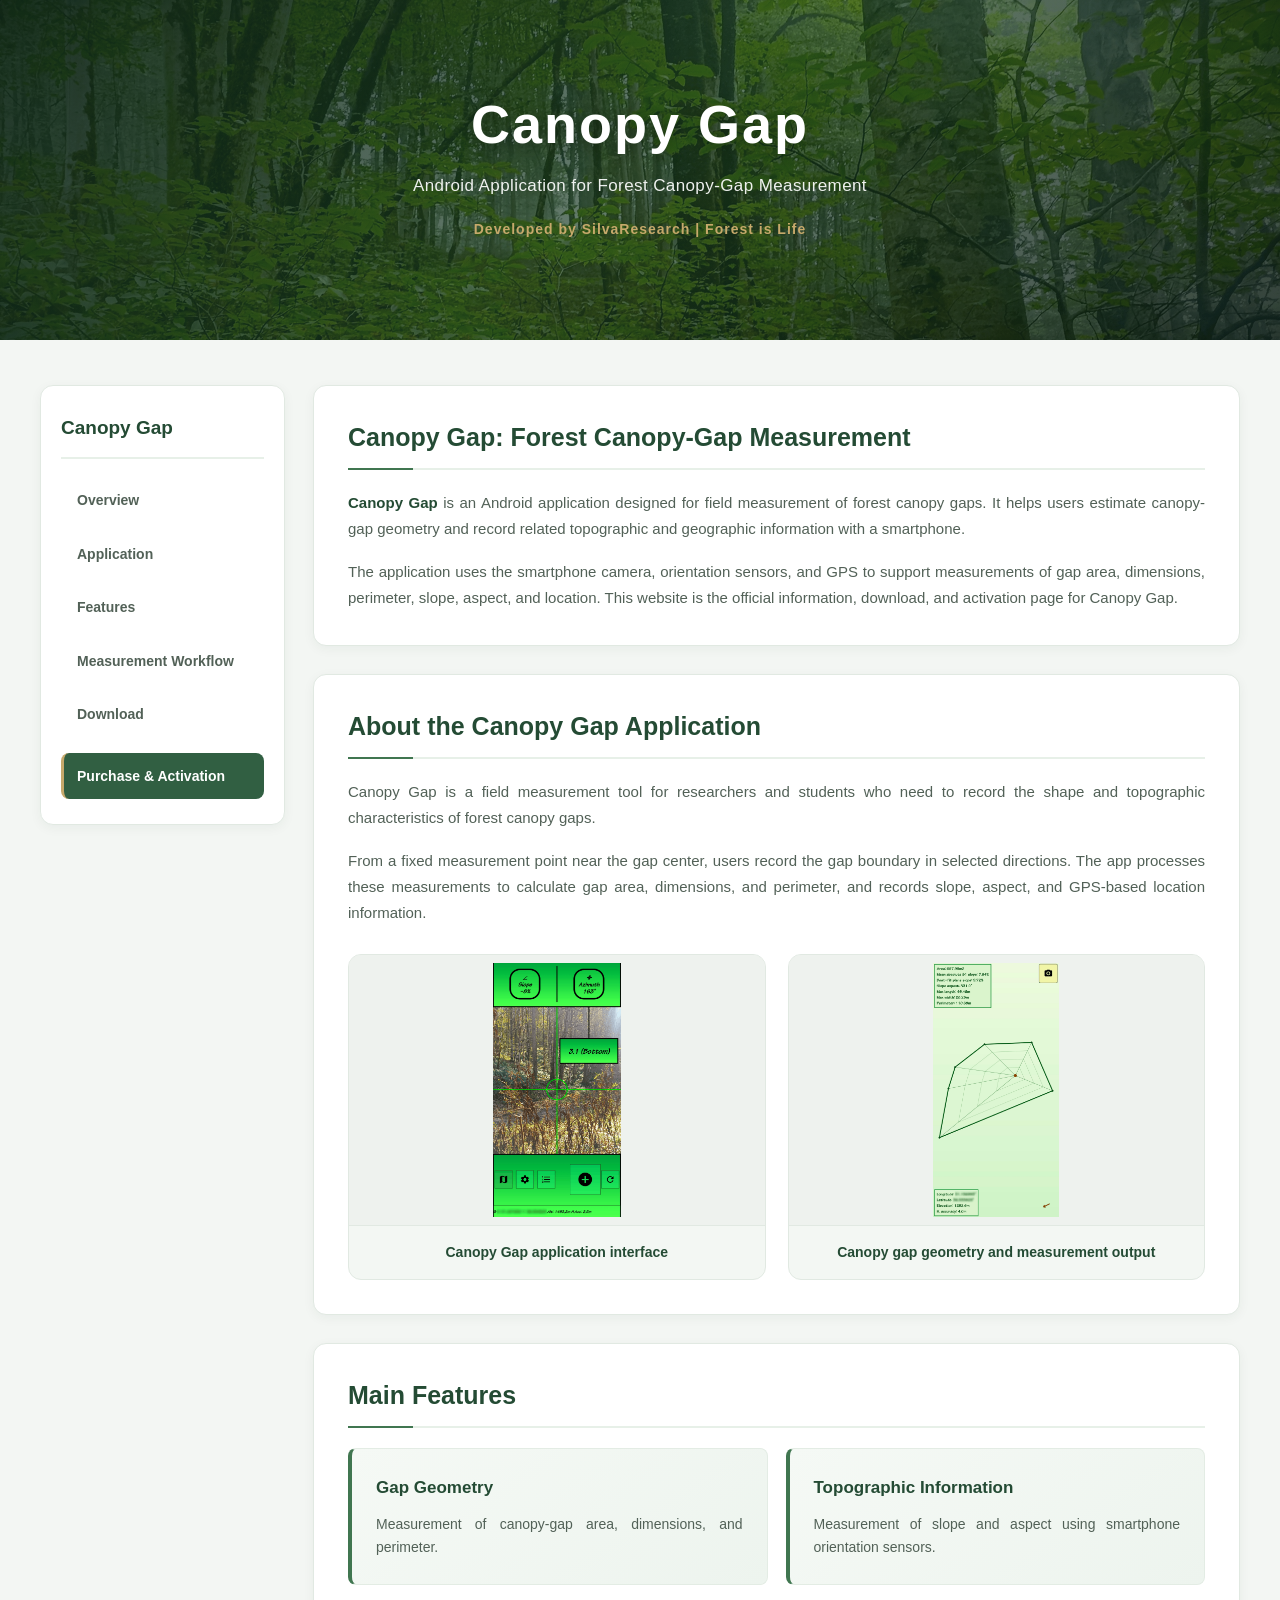
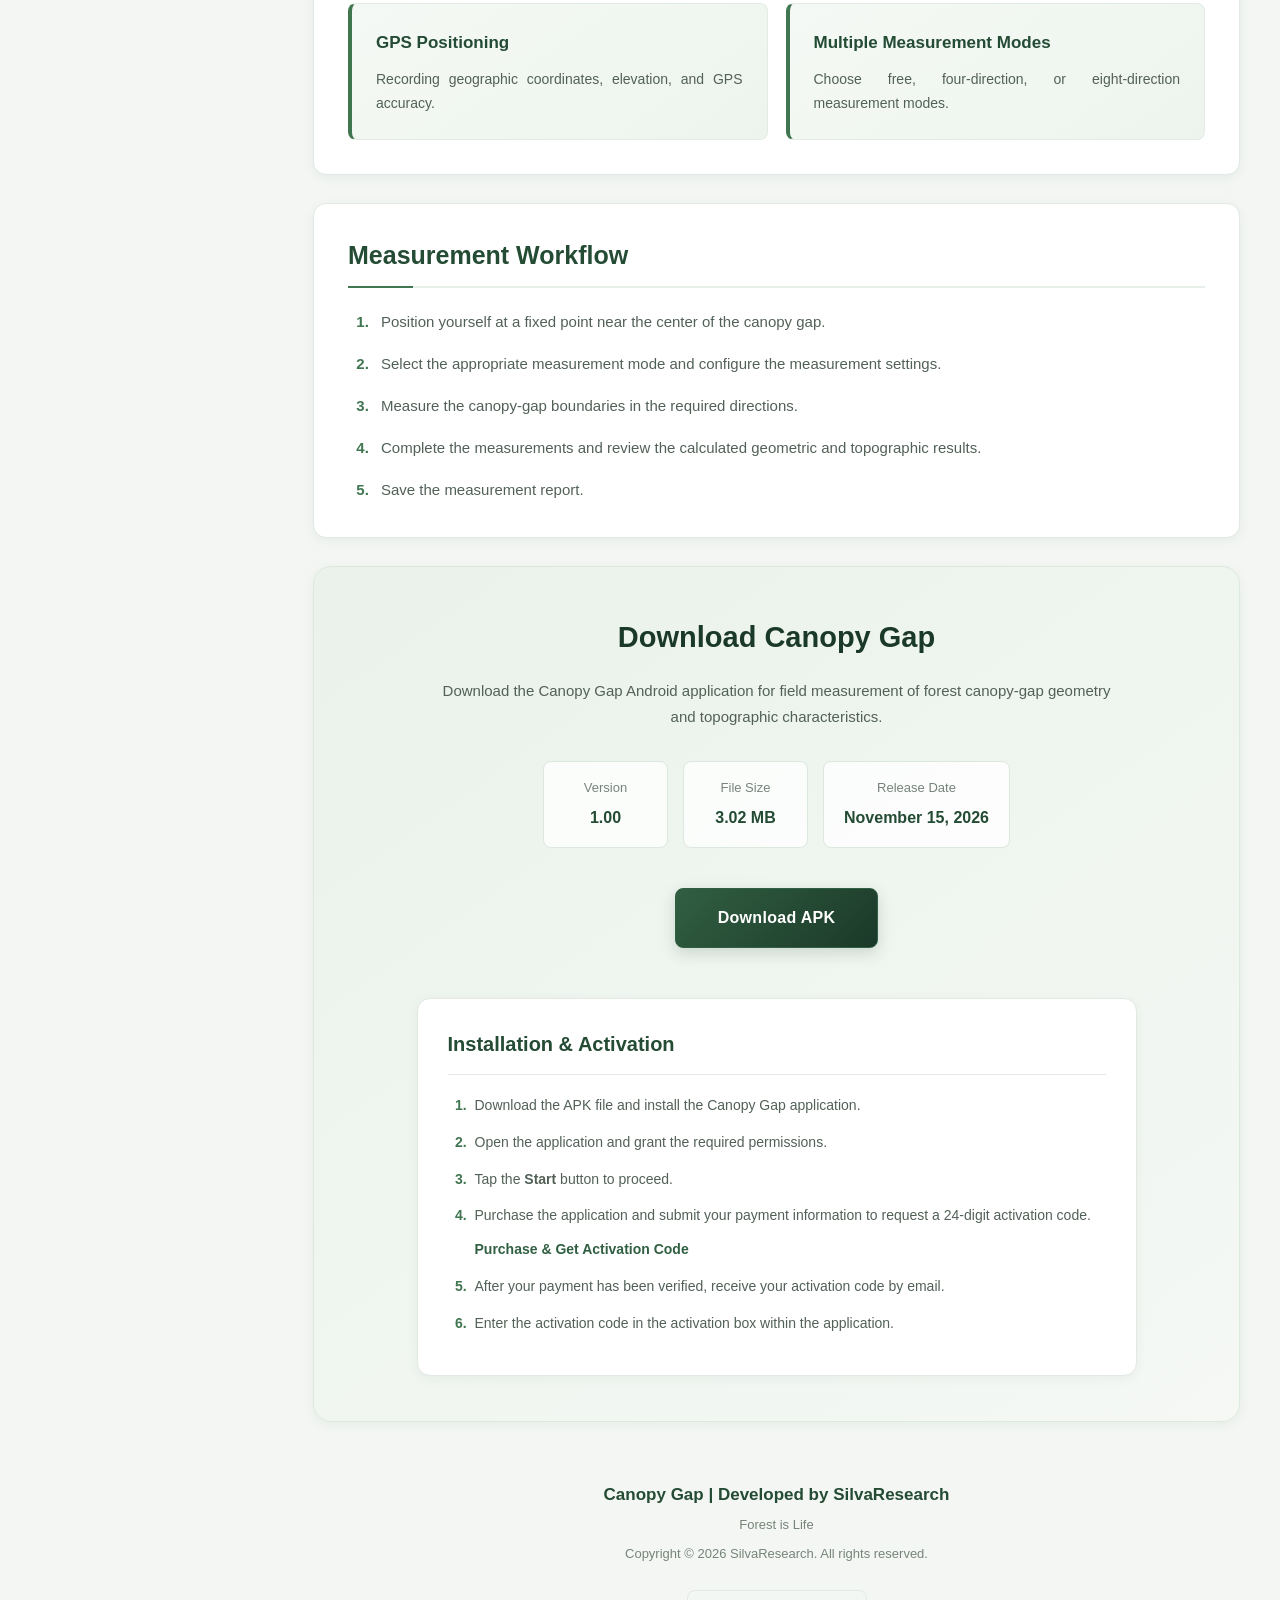
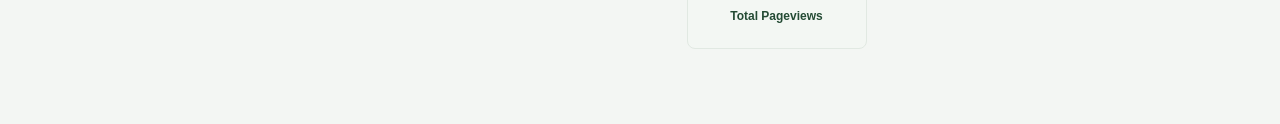
==== commit e7990aa7: "Update index.html" ====
--- a/index.html
+++ b/index.html
@@ -7,7 +7,9 @@
     <meta name="viewport" content="width=device-width, initial-scale=1.0">
 
     <!-- Google Search Console Verification -->
-    <meta name="google-site-verification" content="wJ0ZWQCwHdH_jR5bne1RY7P5XUccH_xRytYlmxLDe1M" />
+    <meta
+        name="google-site-verification"
+        content="wJ0ZWQCwHdH_jR5bne1RY7P5XUccH_xRytYlmxLDe1M">
 
     <!-- SEO -->
     <title>Canopy Gap – Forest Canopy Gap Measurement App | SilvaResearch</title>
@@ -21,22 +23,35 @@
     <meta name="robots" content="index, follow">
     <meta name="theme-color" content="#234331">
 
-    <link rel="canonical" href="https://silvaresearch.github.io/">
+    <link
+        rel="canonical"
+        href="https://silvaresearch.github.io/">
 
     <!-- Open Graph -->
     <meta property="og:type" content="website">
-    <meta property="og:site_name" content="Canopy Gap | SilvaResearch">
-    <meta property="og:title" content="Canopy Gap – Forest Canopy Gap Measurement App">
+
+    <meta
+        property="og:site_name"
+        content="Canopy Gap | SilvaResearch">
+
+    <meta
+        property="og:title"
+        content="Canopy Gap – Forest Canopy Gap Measurement App">
 
     <meta
         property="og:description"
         content="Measure forest canopy-gap geometry and topographic characteristics with the Canopy Gap Android application.">
 
-    <meta property="og:url" content="https://silvaresearch.github.io/">
+    <meta
+        property="og:url"
+        content="https://silvaresearch.github.io/">
 
     <!-- Twitter -->
     <meta name="twitter:card" content="summary">
-    <meta name="twitter:title" content="Canopy Gap – Forest Canopy Gap Measurement App">
+
+    <meta
+        name="twitter:title"
+        content="Canopy Gap – Forest Canopy Gap Measurement App">
 
     <meta
         name="twitter:description"
@@ -50,7 +65,10 @@
 
 <body>
 
-    <!-- Header -->
+    <!-- ================================= -->
+    <!-- Header                            -->
+    <!-- ================================= -->
+
     <header class="hero">
 
         <div class="hero-overlay">
@@ -74,7 +92,10 @@
     </header>
 
 
-    <!-- Main Layout -->
+    <!-- ================================= -->
+    <!-- Main Layout                       -->
+    <!-- ================================= -->
+
     <div class="page-container">
 
 
@@ -104,14 +125,19 @@
         </aside>
 
 
-        <!-- Main Content -->
+        <!-- ================================= -->
+        <!-- Main Content                      -->
+        <!-- ================================= -->
+
         <main class="main-content">
 
 
             <!-- Introduction -->
             <section id="home" class="content-section">
 
-                <h2>Canopy Gap: Forest Canopy-Gap Measurement</h2>
+                <h2>
+                    Canopy Gap: Forest Canopy-Gap Measurement
+                </h2>
 
                 <p>
                     <strong>Canopy Gap</strong> is an Android application designed
@@ -283,7 +309,10 @@
             </section>
 
 
-            <!-- Download -->
+            <!-- ================================= -->
+            <!-- Download Section                  -->
+            <!-- ================================= -->
+
             <section id="download" class="download-section">
 
                 <h2>Download Canopy Gap</h2>
@@ -391,7 +420,10 @@
             </section>
 
 
-            <!-- Footer -->
+            <!-- ================================= -->
+            <!-- Footer                            -->
+            <!-- ================================= -->
+
             <footer class="site-footer">
 
                 <p>
@@ -412,9 +444,12 @@
                     class="visitor-counter"
                     style="margin-top: 20px;">
 
-                    <strong>Total Website Views</strong>
-
-                    <div id="goatcounter-total"></div>
+                    <strong>Total Pageviews</strong>
+
+                    <div
+                        id="goatcounter-total"
+                        aria-live="polite">
+                    </div>
 
                 </div>
 
@@ -434,7 +469,15 @@
 
         (function () {
 
+            var target = document.getElementById("goatcounter-total");
+
+            if (!target) return;
+
+            var attempts = 0;
+
             var timer = setInterval(function () {
+
+                attempts++;
 
                 if (
                     window.goatcounter &&
@@ -453,6 +496,14 @@
 
                 }
 
+                else if (attempts >= 100) {
+
+                    clearInterval(timer);
+
+                    target.textContent = "Counter temporarily unavailable";
+
+                }
+
             }, 100);
 
         })();
@@ -460,7 +511,10 @@
     </script>
 
 
-    <!-- GoatCounter Analytics -->
+    <!-- ================================= -->
+    <!-- GoatCounter Analytics             -->
+    <!-- ================================= -->
+
     <script
         data-goatcounter="https://silvaresearch.goatcounter.com/count"
         async
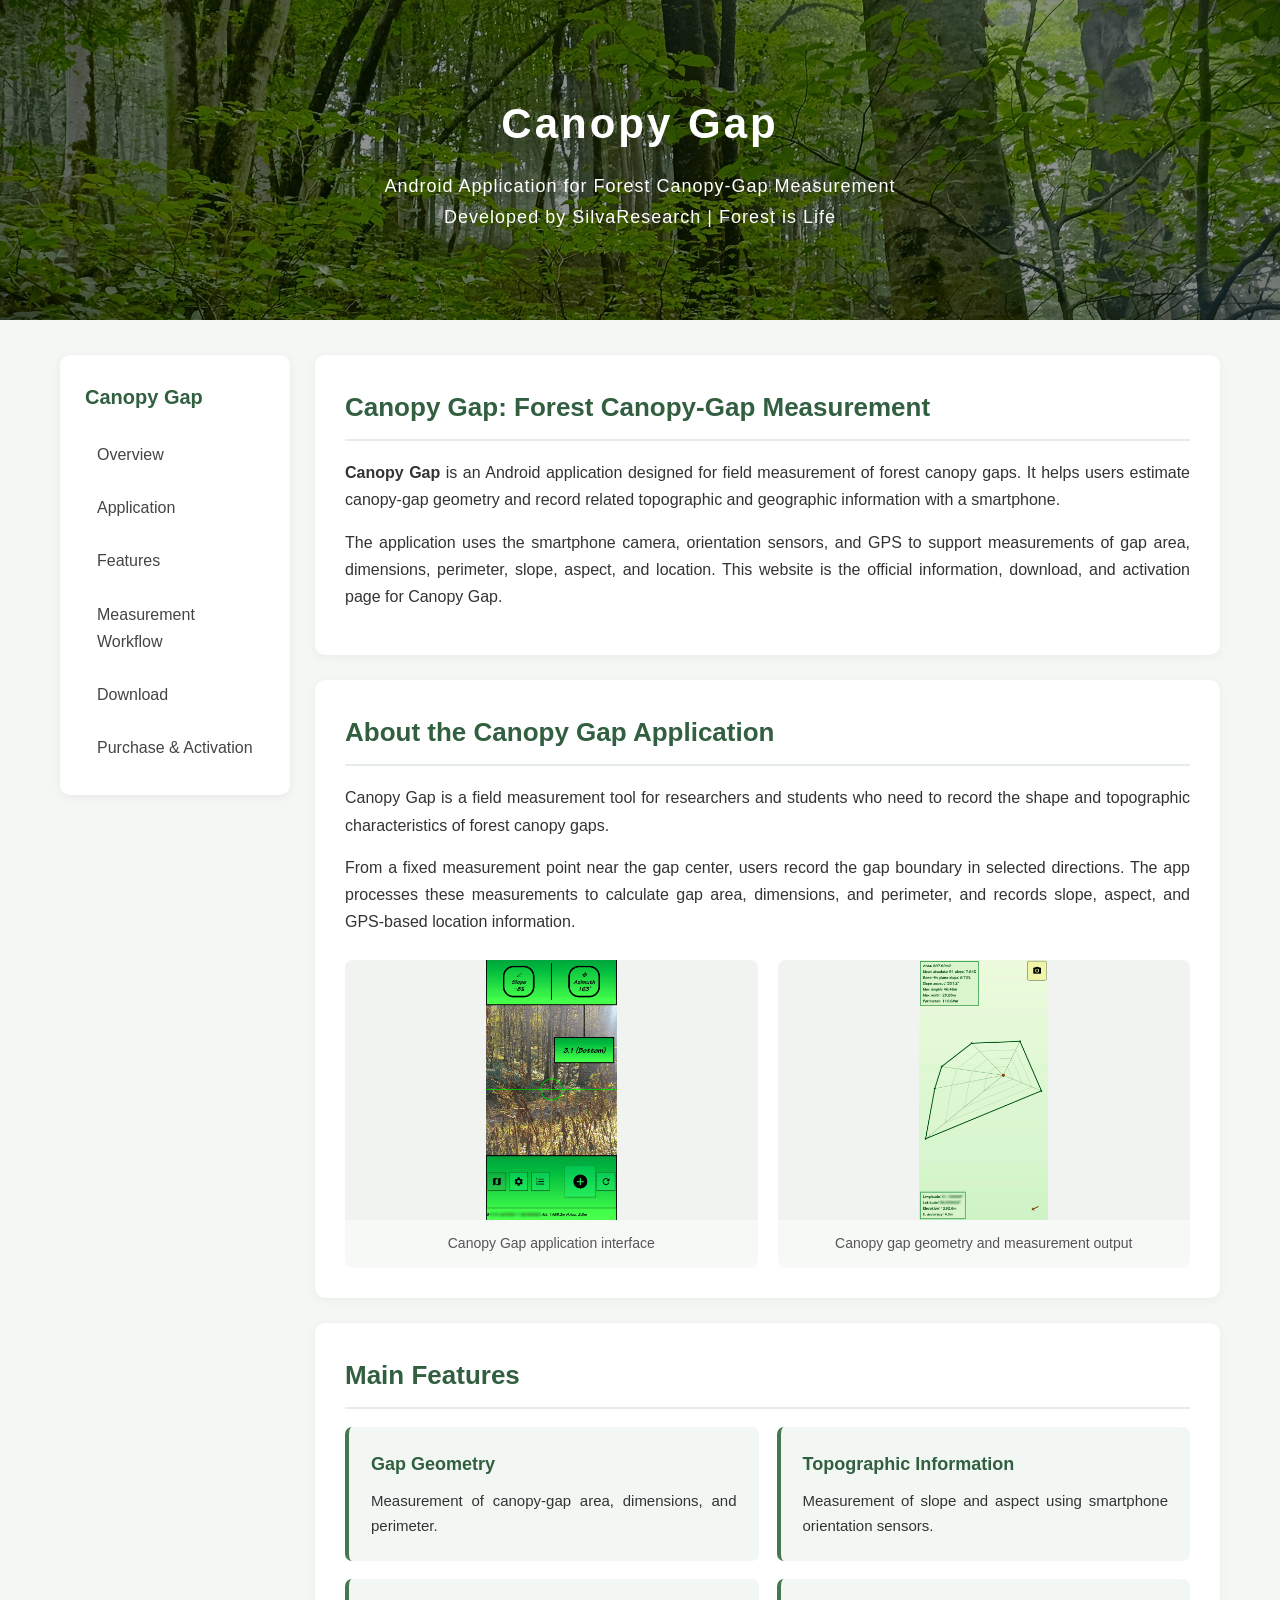
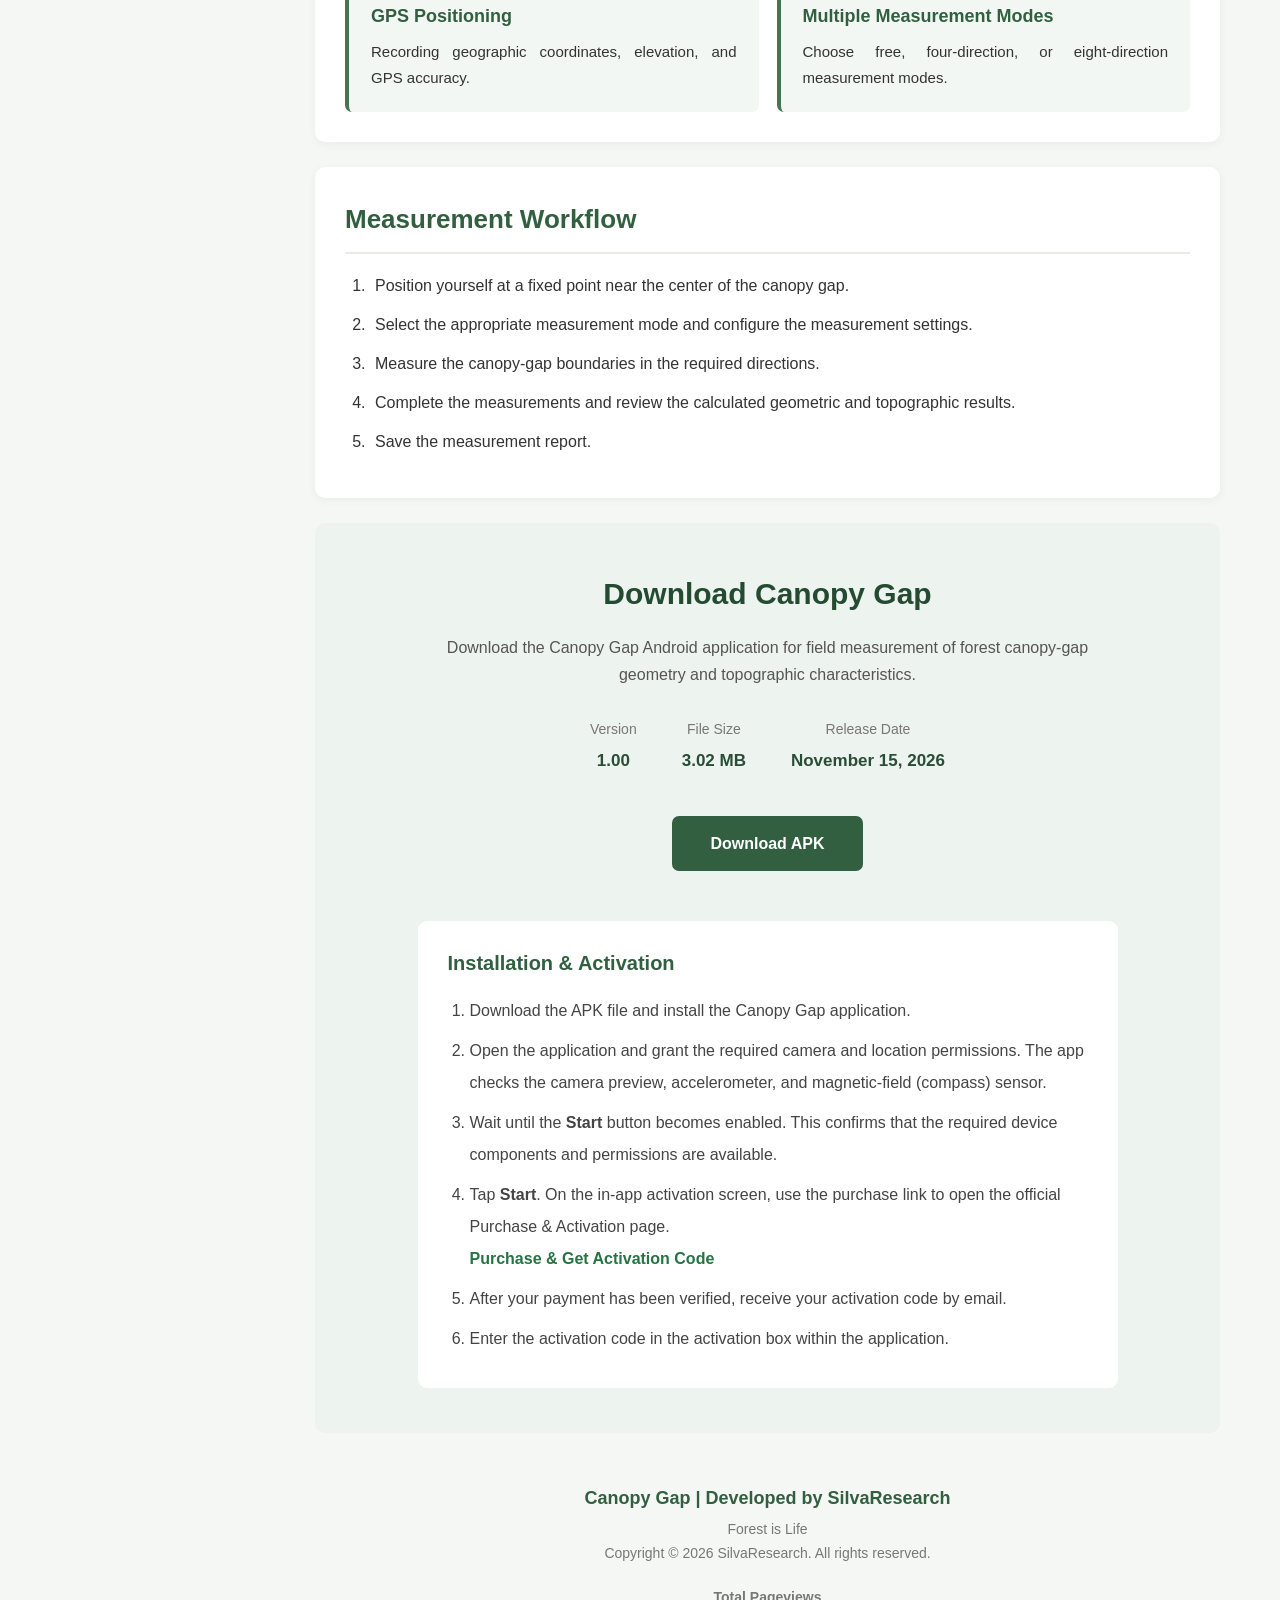
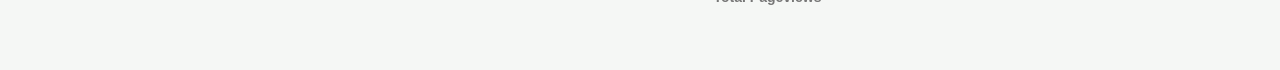
==== commit d4a80bca: "Update index.html" ====
--- a/index.html
+++ b/index.html
@@ -65,6 +65,7 @@
 
 <body>
 
+
     <!-- ================================= -->
     <!-- Header                            -->
     <!-- ================================= -->
@@ -100,21 +101,32 @@
 
 
         <!-- Sidebar -->
+
         <aside class="sidebar">
 
             <h3>Canopy Gap</h3>
 
             <nav aria-label="Main navigation">
 
-                <a href="#home">Overview</a>
-
-                <a href="#canopy-gap">Application</a>
-
-                <a href="#features">Features</a>
-
-                <a href="#workflow">Measurement Workflow</a>
-
-                <a href="#download">Download</a>
+                <a href="#home">
+                    Overview
+                </a>
+
+                <a href="#canopy-gap">
+                    Application
+                </a>
+
+                <a href="#features">
+                    Features
+                </a>
+
+                <a href="#workflow">
+                    Measurement Workflow
+                </a>
+
+                <a href="#download">
+                    Download
+                </a>
 
                 <a href="./purchase.html">
                     Purchase &amp; Activation
@@ -133,6 +145,7 @@
 
 
             <!-- Introduction -->
+
             <section id="home" class="content-section">
 
                 <h2>
@@ -140,44 +153,57 @@
                 </h2>
 
                 <p>
+
                     <strong>Canopy Gap</strong> is an Android application designed
                     for field measurement of forest canopy gaps. It helps users
                     estimate canopy-gap geometry and record related topographic
                     and geographic information with a smartphone.
-                </p>
-
-                <p>
+
+                </p>
+
+                <p>
+
                     The application uses the smartphone camera, orientation
                     sensors, and GPS to support measurements of gap area,
                     dimensions, perimeter, slope, aspect, and location.
+
                     This website is the official information, download, and
                     activation page for Canopy Gap.
+
                 </p>
 
             </section>
 
 
             <!-- Canopy Gap Application -->
+
             <section id="canopy-gap" class="content-section">
 
-                <h2>About the Canopy Gap Application</h2>
-
-                <p>
+                <h2>
+                    About the Canopy Gap Application
+                </h2>
+
+                <p>
+
                     Canopy Gap is a field measurement tool for researchers and
                     students who need to record the shape and topographic
                     characteristics of forest canopy gaps.
-                </p>
-
-                <p>
+
+                </p>
+
+                <p>
+
                     From a fixed measurement point near the gap center, users
                     record the gap boundary in selected directions. The app
                     processes these measurements to calculate gap area,
                     dimensions, and perimeter, and records slope, aspect,
                     and GPS-based location information.
+
                 </p>
 
 
                 <!-- Application Images -->
+
                 <div class="image-gallery">
 
                     <figure>
@@ -215,11 +241,13 @@
 
 
             <!-- Features -->
+
             <section id="features" class="content-section">
 
                 <h2>Main Features</h2>
 
                 <div class="feature-grid">
+
 
                     <div class="feature-card">
 
@@ -268,12 +296,14 @@
 
                     </div>
 
+
                 </div>
 
             </section>
 
 
             <!-- Measurement Workflow -->
+
             <section id="workflow" class="content-section">
 
                 <h2>Measurement Workflow</h2>
@@ -281,27 +311,37 @@
                 <ol class="workflow-list">
 
                     <li>
+
                         Position yourself at a fixed point near
                         the center of the canopy gap.
+
                     </li>
 
                     <li>
+
                         Select the appropriate measurement mode
                         and configure the measurement settings.
+
                     </li>
 
                     <li>
+
                         Measure the canopy-gap boundaries in
                         the required directions.
+
                     </li>
 
                     <li>
+
                         Complete the measurements and review
                         the calculated geometric and topographic results.
+
                     </li>
 
                     <li>
+
                         Save the measurement report.
+
                     </li>
 
                 </ol>
@@ -327,8 +367,10 @@
 
 
                 <!-- Application Information -->
+
                 <div class="app-details">
 
+
                     <div class="detail-item">
 
                         <span>Version</span>
@@ -355,10 +397,12 @@
 
                     </div>
 
+
                 </div>
 
 
                 <!-- Download Button -->
+
                 <a
                     class="download-button"
                     href="./files/CanopyGap-v1.00.apk"
@@ -370,52 +414,84 @@
 
 
                 <!-- Installation and Activation -->
+
                 <div class="activation-guide">
 
                     <h3>Installation &amp; Activation</h3>
 
                     <ol>
 
+
                         <li>
+
                             Download the APK file and install
                             the Canopy Gap application.
+
                         </li>
 
+
                         <li>
-                            Open the application and grant
-                            the required permissions.
+
+                            Open the application and grant the required
+                            camera and location permissions.
+
+                            The app checks the camera preview,
+                            accelerometer, and magnetic-field
+                            (compass) sensor.
+
                         </li>
 
+
                         <li>
-                            Tap the <strong>Start</strong> button
-                            to proceed.
+
+                            Wait until the <strong>Start</strong>
+                            button becomes enabled.
+
+                            This confirms that the required device
+                            components and permissions are available.
+
                         </li>
 
+
                         <li>
-                            Purchase the application and submit
-                            your payment information to request
-                            a 24-digit activation code.
+
+                            Tap <strong>Start</strong>.
+
+                            On the in-app activation screen, use
+                            the purchase link to open the official
+                            Purchase &amp; Activation page.
 
                             <br>
 
                             <a href="./purchase.html">
+
                                 Purchase &amp; Get Activation Code
+
                             </a>
+
                         </li>
 
+
                         <li>
+
                             After your payment has been verified,
                             receive your activation code by email.
+
                         </li>
 
+
                         <li>
+
                             Enter the activation code in the
                             activation box within the application.
+
                         </li>
 
+
                     </ol>
 
                 </div>
+
 
             </section>
 
@@ -440,6 +516,7 @@
 
 
                 <!-- Public Visitor Counter -->
+
                 <div
                     class="visitor-counter"
                     style="margin-top: 20px;">
@@ -449,12 +526,14 @@
                     <div
                         id="goatcounter-total"
                         aria-live="polite">
+
                     </div>
 
                 </div>
 
 
             </footer>
+
 
         </main>
 
@@ -500,7 +579,8 @@
 
                     clearInterval(timer);
 
-                    target.textContent = "Counter temporarily unavailable";
+                    target.textContent =
+                        "Counter temporarily unavailable";
 
                 }
 
@@ -519,6 +599,7 @@
         data-goatcounter="https://silvaresearch.goatcounter.com/count"
         async
         src="https://gc.zgo.at/count.js">
+
     </script>
 
 
--- a/style.css
+++ b/style.css
@@ -1,2434 +1,1016 @@
-/* =====================================================
-   CANOPY GAP
-   Official Website Stylesheet
-   Developed by SilvaResearch
-===================================================== */
-
-
-/* =====================================================
-   1. DESIGN SYSTEM
-===================================================== */
-
-:root {
-
-    --green-950: #142d20;
-    --green-900: #1b3928;
-    --green-800: #244b34;
-    --green-700: #315f42;
-    --green-600: #407650;
-    --green-500: #558a62;
-
-    --green-100: #e7f0e8;
-    --green-50: #f3f7f3;
-
-    --gold: #c6a96b;
-
-    --text-dark: #25342b;
-    --text-medium: #526157;
-    --text-light: #77847b;
-
-    --background: #f3f6f3;
-    --white: #ffffff;
-
-    --border: #e1e9e2;
-
-    --shadow-sm:
-        0 3px 12px rgba(25, 50, 33, 0.05);
-
-    --shadow-md:
-        0 8px 25px rgba(25, 50, 33, 0.08);
-
-    --shadow-lg:
-        0 15px 40px rgba(25, 50, 33, 0.12);
-
-    --radius-sm: 8px;
-    --radius-md: 13px;
-    --radius-lg: 18px;
-
-    --transition: 0.25s ease;
-}
-
-
-/* =====================================================
-   2. GENERAL SETTINGS
-===================================================== */
+/* =====================================
+   General Settings
+===================================== */
 
 * {
-
     margin: 0;
     padding: 0;
-
     box-sizing: border-box;
-
-}
-
+}
 
 html {
-
     scroll-behavior: smooth;
-
-    scroll-padding-top: 25px;
-
-}
-
+}
 
 body {
-
-    font-family:
-        Arial,
-        Helvetica,
-        sans-serif;
-
-    background: var(--background);
-
-    color: var(--text-dark);
-
-    line-height: 1.75;
-
-    -webkit-font-smoothing: antialiased;
-
-}
-
-
-img {
-
-    max-width: 100%;
-
-}
-
-
-button,
-input {
-
-    font: inherit;
-
-}
-
-
-a {
-
-    -webkit-tap-highlight-color: transparent;
-
-}
-
-
-a:focus-visible,
-button:focus-visible,
-input:focus-visible {
-
-    outline: 3px solid rgba(85, 138, 98, 0.35);
-
-    outline-offset: 3px;
-
-}
-
-
-/* =====================================================
-   3. MAIN HEADER
-===================================================== */
+    font-family: Arial, Helvetica, sans-serif;
+    background-color: #f5f7f5;
+    color: #333;
+    line-height: 1.7;
+}
+
+
+/* =====================================
+   Header
+===================================== */
 
 .hero {
-
     width: 100%;
-
-    min-height: 340px;
-
-    background-image:
-        url("./images/header.jpg");
-
+    min-height: 320px;
+
+    background-image: url("./images/header.jpg");
     background-size: cover;
-
     background-position: center;
-
     background-repeat: no-repeat;
-
-    position: relative;
-
-}
-
+}
 
 .hero-overlay {
-
-    min-height: 340px;
-
-    background:
-        linear-gradient(
-            135deg,
-            rgba(15, 38, 25, 0.88),
-            rgba(24, 55, 35, 0.66),
-            rgba(10, 25, 18, 0.78)
-        );
+    min-height: 320px;
+
+    background: rgba(0, 0, 0, 0.43);
 
     display: flex;
-
+    justify-content: center;
     align-items: center;
 
+    text-align: center;
+    padding: 30px 20px;
+}
+
+.hero-content {
+    color: white;
+}
+
+.hero-content h1 {
+    font-size: 42px;
+    letter-spacing: 3px;
+    margin-bottom: 12px;
+}
+
+.hero-content p {
+    font-size: 18px;
+    letter-spacing: 1px;
+}
+
+
+/* =====================================
+   Main Layout
+===================================== */
+
+.page-container {
+    max-width: 1200px;
+    margin: 35px auto;
+
+    display: flex;
+    align-items: flex-start;
+    gap: 25px;
+
+    padding: 0 20px;
+}
+
+
+/* =====================================
+   Sidebar
+===================================== */
+
+.sidebar {
+    width: 230px;
+    flex-shrink: 0;
+
+    background: white;
+    padding: 25px;
+
+    border-radius: 10px;
+    box-shadow: 0 2px 10px rgba(0, 0, 0, 0.06);
+
+    position: sticky;
+    top: 20px;
+}
+
+.sidebar h3 {
+    color: #315f40;
+    margin-bottom: 18px;
+    font-size: 20px;
+}
+
+.sidebar nav {
+    display: flex;
+    flex-direction: column;
+    gap: 8px;
+}
+
+.sidebar nav a {
+    display: block;
+
+    color: #444;
+    text-decoration: none;
+
+    padding: 9px 12px;
+    border-radius: 5px;
+
+    transition: 0.3s;
+}
+
+.sidebar nav a:hover {
+    background: #eaf1eb;
+    color: #315f40;
+}
+
+
+/* =====================================
+   Main Content
+===================================== */
+
+.main-content {
+    flex: 1;
+    min-width: 0;
+}
+
+.content-section {
+    background: white;
+    padding: 30px;
+
+    margin-bottom: 25px;
+    border-radius: 10px;
+
+    box-shadow: 0 2px 10px rgba(0, 0, 0, 0.05);
+}
+
+.content-section h2 {
+    color: #315f40;
+    font-size: 26px;
+    margin-bottom: 18px;
+
+    border-bottom: 2px solid #e5ede6;
+    padding-bottom: 10px;
+}
+
+.content-section p {
+    margin-bottom: 15px;
+    text-align: justify;
+}
+
+
+/* =====================================
+   Image Gallery
+===================================== */
+
+.image-gallery {
+    display: grid;
+    grid-template-columns: repeat(2, minmax(0, 1fr));
+    gap: 20px;
+
+    margin-top: 25px;
+}
+
+.image-gallery figure {
+    background: #f7f9f7;
+    border-radius: 8px;
+    overflow: hidden;
+    text-align: center;
+}
+
+.image-gallery img {
+    width: 100%;
+    height: 260px;
+
+    display: block;
+    object-fit: contain;
+
+    background: #f1f3f1;
+}
+
+.image-gallery figcaption {
+    padding: 12px;
+    color: #555;
+    font-size: 14px;
+}
+
+
+/* =====================================
+   Features
+===================================== */
+
+.feature-grid {
+    display: grid;
+    grid-template-columns: repeat(2, minmax(0, 1fr));
+    gap: 18px;
+}
+
+.feature-card {
+    background: #f3f7f3;
+    padding: 22px;
+
+    border-left: 4px solid #477653;
+    border-radius: 7px;
+}
+
+.feature-card h3 {
+    color: #315f40;
+    margin-bottom: 8px;
+    font-size: 18px;
+}
+
+.feature-card p {
+    margin-bottom: 0;
+    font-size: 15px;
+}
+
+
+/* =====================================
+   Measurement Workflow
+===================================== */
+
+.workflow-list {
+    padding-left: 25px;
+}
+
+.workflow-list li {
+    padding-left: 5px;
+    margin-bottom: 12px;
+}
+
+
+/* =====================================
+   Download Section
+===================================== */
+
+.download-section {
+    background: #edf3ee;
+
+    padding: 45px 30px;
+    margin-bottom: 25px;
+
+    border-radius: 10px;
+    text-align: center;
+}
+
+.download-section h2 {
+    color: #244b32;
+    font-size: 30px;
+    margin-bottom: 15px;
+}
+
+.download-description {
+    max-width: 650px;
+    margin: 0 auto 25px;
+    color: #555;
+}
+
+
+/* =====================================
+   Application Details
+===================================== */
+
+.app-details {
+    display: flex;
     justify-content: center;
-
+    align-items: center;
+
+    gap: 45px;
+    flex-wrap: wrap;
+
+    margin: 30px 0;
+}
+
+.detail-item {
+    display: flex;
+    flex-direction: column;
+    gap: 5px;
+}
+
+.detail-item span {
+    color: #777;
+    font-size: 14px;
+}
+
+.detail-item strong {
+    color: #294d36;
+    font-size: 17px;
+}
+
+
+/* =====================================
+   Download Button
+===================================== */
+
+.download-button {
+    display: inline-block;
+
+    background: #315f40;
+    color: white;
+
+    padding: 14px 38px;
+    border-radius: 7px;
+
+    text-decoration: none;
+    font-weight: bold;
+    font-size: 16px;
+
+    margin: 10px 0 35px;
+
+    transition: background 0.3s;
+}
+
+.download-button:hover {
+    background: #21452e;
+}
+
+
+/* =====================================
+   Installation and Activation Guide
+===================================== */
+
+.activation-guide {
+    max-width: 700px;
+    margin: 15px auto 0;
+    padding: 25px 30px;
+
+    background: white;
+    border-radius: 9px;
+
+    text-align: left;
+}
+
+.activation-guide h3 {
+    color: #315f40;
+    margin-bottom: 15px;
+    font-size: 20px;
+}
+
+.activation-guide ol {
+    padding-left: 22px;
+    line-height: 2;
+    color: #444;
+}
+
+.activation-guide li {
+    margin-bottom: 8px;
+}
+
+.activation-guide a {
+    color: #267344;
+    font-weight: bold;
+    text-decoration: none;
+}
+
+.activation-guide a:hover {
+    text-decoration: underline;
+}
+
+
+/* =====================================
+   Main Footer
+===================================== */
+
+.site-footer {
     text-align: center;
 
-    padding: 45px 20px;
-
-}
-
-
-.hero-content {
-
-    max-width: 850px;
-
-    color: var(--white);
-
-    animation: fadeIn 0.8s ease;
-
-}
-
-
-.hero-content h1 {
-
-    color: var(--white);
-
-    font-size: clamp(36px, 5vw, 54px);
-
-    font-weight: 700;
-
-    letter-spacing: 2px;
-
-    margin-bottom: 14px;
-
-    line-height: 1.2;
-
-    text-shadow:
-        0 3px 15px rgba(0, 0, 0, 0.3);
-
-}
-
-
-.hero-content p {
-
-    font-size: 17px;
-
-    letter-spacing: 0.4px;
-
-    color: rgba(255, 255, 255, 0.92);
-
-    margin-bottom: 7px;
-
-}
-
-
-.hero-content p:last-child {
-
-    margin-top: 16px;
-
-    color: var(--gold);
-
+    padding: 25px 15px;
+    margin-top: 20px;
+
+    color: #777;
     font-size: 14px;
-
-    font-weight: 600;
-
-    letter-spacing: 1px;
-
-}
-
-
-/* =====================================================
-   4. MAIN PAGE LAYOUT
-===================================================== */
-
-.page-container {
-
-    max-width: 1250px;
-
-    margin: 45px auto;
-
-    padding: 0 25px;
-
-    display: grid;
-
-    grid-template-columns: 245px minmax(0, 1fr);
-
-    gap: 28px;
-
-    align-items: start;
-
-}
-
-
-/* =====================================================
-   5. SIDEBAR
-===================================================== */
-
-.sidebar {
-
+}
+
+.site-footer p:first-child {
+    color: #315f40;
+    font-size: 18px;
+    font-weight: bold;
+    margin-bottom: 5px;
+}
+
+
+/* =====================================
+   Purchase Page
+===================================== */
+
+.purchase-container {
+    max-width: 760px;
+    margin: 35px auto;
+    padding: 35px 40px;
+
+    background: white;
+
+    border-radius: 12px;
+
+    box-shadow: 0 2px 12px rgba(0, 0, 0, 0.07);
+}
+
+
+/* =====================================
+   Purchase Header
+===================================== */
+
+.purchase-header {
+    text-align: center;
+
+    padding-bottom: 22px;
+    margin-bottom: 25px;
+
+    border-bottom: 2px solid #e5ede6;
+}
+
+.purchase-header h1 {
+    color: #315f40;
+    font-size: 32px;
+    margin-bottom: 5px;
+}
+
+.purchase-header p {
+    color: #777;
+    font-size: 16px;
+}
+
+
+/* =====================================
+   Purchase Section Titles
+===================================== */
+
+.purchase-section-title {
+    color: #315f40;
+    font-size: 21px;
+
+    margin: 28px 0 18px;
+    padding-bottom: 8px;
+
+    border-bottom: 2px solid #e5ede6;
+}
+
+
+/* =====================================
+   Purchase Form
+===================================== */
+
+.purchase-form-group {
+    margin-bottom: 20px;
+}
+
+.purchase-form-group label {
+    display: block;
+
+    color: #444;
+    font-weight: bold;
+
+    margin-bottom: 8px;
+}
+
+.purchase-form-group input {
     width: 100%;
-
-    background: var(--white);
-
-    padding: 25px 20px;
-
-    border: 1px solid var(--border);
-
-    border-radius: var(--radius-md);
-
-    box-shadow: var(--shadow-sm);
-
-    position: sticky;
-
-    top: 20px;
-
-}
-
-
-.sidebar h3 {
-
-    color: var(--green-800);
-
-    font-size: 19px;
-
-    font-weight: 700;
-
-    margin-bottom: 18px;
-
-    padding-bottom: 13px;
-
-    border-bottom: 2px solid var(--green-100);
-
-}
-
-
-.sidebar nav {
-
+    padding: 13px 14px;
+
+    border: 1px solid #cbd6cc;
+    border-radius: 6px;
+
+    font-size: 15px;
+    font-family: Arial, Helvetica, sans-serif;
+
+    outline: none;
+    background: white;
+}
+
+.purchase-form-group input:focus {
+    border-color: #477653;
+    box-shadow: 0 0 0 2px rgba(71, 118, 83, 0.12);
+}
+
+
+/* =====================================
+   Device Compatibility Warning
+===================================== */
+
+.pre-order-warning {
+    margin: 0 0 28px;
+    padding: 21px 23px;
+
+    background: linear-gradient(
+        135deg,
+        #fff8e8 0%,
+        #fffdf8 100%
+    );
+
+    border: 1px solid #ead9b2;
+    border-left: 5px solid #c58a2b;
+
+    border-radius: 10px;
+
+    color: #66532f;
+
+    box-shadow: 0 2px 10px rgba(0, 0, 0, 0.04);
+}
+
+.pre-order-warning h2 {
+    margin: 0 0 10px;
+    padding: 0;
+
+    border: none;
+
+    color: #74541a;
+
+    font-size: 18px;
+    line-height: 1.5;
+}
+
+.pre-order-warning p {
+    margin-bottom: 10px;
+
+    color: #66532f;
+
+    font-size: 14px;
+    line-height: 1.85;
+}
+
+.pre-order-warning p:last-child {
+    margin-bottom: 0;
+}
+
+.pre-order-warning strong {
+    color: #4e3912;
+}
+
+.pre-order-warning-note {
+    padding-top: 10px;
+
+    border-top: 1px solid rgba(197, 138, 43, 0.25);
+}
+
+
+/* =====================================
+   Email Warning
+===================================== */
+
+.email-warning {
+    background: #fff8e5;
+
+    border-left: 4px solid #e0a52b;
+
+    padding: 18px 20px;
+    margin: 20px 0;
+
+    border-radius: 6px;
+
+    color: #69521e;
+}
+
+.email-warning strong {
+    display: block;
+    margin-bottom: 8px;
+}
+
+.email-warning p {
+    margin-bottom: 0;
+    font-size: 14px;
+}
+
+
+/* =====================================
+   Payment Method
+===================================== */
+
+.payment-method {
     display: flex;
-
-    flex-direction: column;
-
-    gap: 7px;
-
-}
-
-
-.sidebar nav a {
-
-    display: block;
-
-    color: var(--text-medium);
-
-    text-decoration: none;
-
-    font-size: 14px;
-
-    font-weight: 600;
-
-    padding: 11px 13px;
-
-    border-radius: var(--radius-sm);
-
-    transition: var(--transition);
-
-    border-left: 3px solid transparent;
-
-}
-
-
-.sidebar nav a:hover {
-
-    background: var(--green-50);
-
-    color: var(--green-700);
-
-    border-left-color: var(--green-600);
-
-    transform: translateX(3px);
-
-}
-
-
-/* Purchase Navigation */
-
-.sidebar nav a[href="./purchase.html"] {
-
-    margin-top: 8px;
-
-    background: var(--green-700);
-
-    color: var(--white);
-
-    border-left: 3px solid var(--gold);
-
-}
-
-
-.sidebar nav a[href="./purchase.html"]:hover {
-
-    background: var(--green-900);
-
-    color: var(--white);
-
-}
-
-
-/* =====================================================
-   6. MAIN CONTENT
-===================================================== */
-
-.main-content {
-
-    flex: 1;
-
-    min-width: 0;
-
-}
-
-
-.content-section {
-
-    background: var(--white);
-
-    padding: 34px;
-
-    margin-bottom: 28px;
-
-    border: 1px solid var(--border);
-
-    border-radius: var(--radius-md);
-
-    box-shadow: var(--shadow-sm);
-
-    scroll-margin-top: 25px;
-
-    transition: box-shadow var(--transition);
-
-}
-
-
-.content-section:hover {
-
-    box-shadow: var(--shadow-md);
-
-}
-
-
-.content-section h2 {
-
-    color: var(--green-800);
-
-    font-size: 25px;
-
-    font-weight: 700;
-
-    line-height: 1.4;
+    align-items: center;
+    gap: 15px;
+
+    padding: 18px;
+
+    background: #f3f7f3;
+    border-radius: 8px;
 
     margin-bottom: 20px;
-
-    padding-bottom: 13px;
-
-    border-bottom: 2px solid var(--green-100);
-
-    position: relative;
-
-}
-
-
-.content-section h2::after {
-
-    content: "";
-
-    position: absolute;
-
-    left: 0;
-
-    bottom: -2px;
-
-    width: 65px;
-
-    height: 2px;
-
-    background: var(--green-600);
-
-}
-
-
-.content-section p {
-
-    color: var(--text-medium);
-
-    font-size: 15px;
-
-    margin-bottom: 16px;
-
-    text-align: justify;
-
-}
-
-
-.content-section p:last-child {
-
-    margin-bottom: 0;
-
-}
-
-
-.content-section strong {
-
-    color: var(--green-800);
-
-}
-
-
-/* =====================================================
-   7. IMAGE GALLERY
-===================================================== */
-
-.image-gallery {
-
-    display: grid;
-
-    grid-template-columns:
-        repeat(2, minmax(0, 1fr));
-
-    gap: 22px;
-
-    margin-top: 28px;
-
-}
-
-
-.image-gallery figure {
-
-    background: var(--green-50);
-
-    border: 1px solid var(--border);
-
-    border-radius: var(--radius-md);
-
-    overflow: hidden;
-
-    text-align: center;
-
-    transition: var(--transition);
-
-}
-
-
-.image-gallery figure:hover {
-
-    transform: translateY(-5px);
-
-    box-shadow: var(--shadow-md);
-
-}
-
-
-.image-gallery img {
-
-    width: 100%;
-
-    height: 270px;
-
-    display: block;
-
-    object-fit: contain;
-
-    background: #eef2ee;
-
-    padding: 8px;
-
-}
-
-
-.image-gallery figcaption {
-
-    padding: 14px 12px;
-
-    color: var(--green-800);
-
-    font-size: 14px;
-
-    font-weight: 600;
-
-    border-top: 1px solid var(--border);
-
-}
-
-
-/* =====================================================
-   8. APPLICATION FEATURES
-===================================================== */
-
-.feature-grid {
-
-    display: grid;
-
-    grid-template-columns:
-        repeat(2, minmax(0, 1fr));
-
-    gap: 18px;
-
-}
-
-
-.feature-card {
-
-    background:
-        linear-gradient(
-            145deg,
-            #f5f9f5,
-            #edf4ee
-        );
-
-    padding: 24px;
-
-    border: 1px solid #e3ece4;
-
-    border-left: 4px solid var(--green-600);
-
-    border-radius: var(--radius-sm);
-
-    transition: var(--transition);
-
-}
-
-
-.feature-card:hover {
-
-    transform: translateY(-4px);
-
-    box-shadow: var(--shadow-md);
-
-    border-left-color: var(--gold);
-
-}
-
-
-.feature-card h3 {
-
-    color: var(--green-800);
-
-    font-size: 17px;
-
-    font-weight: 700;
-
-    margin-bottom: 10px;
-
-}
-
-
-.feature-card p {
-
-    color: var(--text-medium);
-
-    font-size: 14px;
-
-    line-height: 1.7;
-
-    margin-bottom: 0;
-
-}
-
-
-/* =====================================================
-   9. MEASUREMENT WORKFLOW
-===================================================== */
-
-.workflow-list {
-
-    padding-left: 25px;
-
-    color: var(--text-medium);
-
-    counter-reset: workflow;
-
-}
-
-
-.workflow-list li {
-
-    padding-left: 8px;
-
-    margin-bottom: 15px;
-
-    font-size: 15px;
-
-    line-height: 1.8;
-
-}
-
-
-.workflow-list li::marker {
-
-    color: var(--green-600);
-
-    font-weight: 700;
-
-}
-
-
-.workflow-list li:last-child {
-
-    margin-bottom: 0;
-
-}
-
-
-/* =====================================================
-   10. DOWNLOAD SECTION
-===================================================== */
-
-.download-section {
-
-    background:
-        linear-gradient(
-            145deg,
-            #eaf2eb,
-            #f5f8f5
-        );
-
-    padding: 45px 35px;
-
-    margin-bottom: 28px;
-
-    border: 1px solid #dce9dd;
-
-    border-radius: var(--radius-lg);
-
-    text-align: center;
-
-    box-shadow: var(--shadow-sm);
-
-}
-
-
-.download-section h2 {
-
-    color: var(--green-900);
-
-    font-size: 29px;
-
-    font-weight: 700;
-
-    margin-bottom: 15px;
-
-}
-
-
-.download-description {
-
-    max-width: 680px;
-
-    margin: 0 auto 25px;
-
-    color: var(--text-medium);
-
-    font-size: 15px;
-
-}
-
-
-/* =====================================================
-   11. APPLICATION INFORMATION
-===================================================== */
-
-.app-details {
+}
+
+.litecoin-symbol {
+    width: 45px;
+    height: 45px;
 
     display: flex;
-
+    align-items: center;
     justify-content: center;
 
-    align-items: stretch;
-
-    gap: 15px;
-
-    flex-wrap: wrap;
-
-    margin: 30px 0;
-
-}
-
-
-.detail-item {
-
-    min-width: 125px;
-
-    display: flex;
-
-    flex-direction: column;
-
-    justify-content: center;
-
-    gap: 5px;
-
-    padding: 15px 20px;
-
-    background: rgba(255, 255, 255, 0.8);
-
-    border: 1px solid #dce8dd;
-
-    border-radius: var(--radius-sm);
-
-}
-
-
-.detail-item span {
-
-    color: var(--text-light);
-
-    font-size: 13px;
-
-}
-
-
-.detail-item strong {
-
-    color: var(--green-800);
-
-    font-size: 16px;
-
-}
-
-
-/* =====================================================
-   12. DOWNLOAD BUTTON
-===================================================== */
-
-.download-button {
-
-    display: inline-block;
-
-    background:
-        linear-gradient(
-            135deg,
-            var(--green-700),
-            var(--green-900)
-        );
-
-    color: var(--white);
-
-    padding: 15px 42px;
-
-    border: 1px solid var(--green-700);
-
-    border-radius: 8px;
-
-    text-decoration: none;
-
-    font-weight: 700;
-
-    font-size: 16px;
-
-    letter-spacing: 0.3px;
-
-    margin: 10px 0 35px;
-
-    box-shadow:
-        0 5px 15px rgba(36, 75, 52, 0.18);
-
-    transition: var(--transition);
-
-}
-
-
-.download-button:hover {
-
-    background:
-        linear-gradient(
-            135deg,
-            var(--green-900),
-            var(--green-950)
-        );
-
-    transform: translateY(-3px);
-
-    box-shadow:
-        0 9px 22px rgba(36, 75, 52, 0.25);
-
-}
-
-
-.download-button:active {
-
-    transform: translateY(0);
-
-}
-
-
-/* =====================================================
-   13. INSTALLATION AND ACTIVATION GUIDE
-===================================================== */
-
-.activation-guide {
-
-    max-width: 720px;
-
-    margin: 15px auto 0;
-
-    padding: 28px 30px;
-
-    background: var(--white);
-
-    border: 1px solid var(--border);
-
-    border-radius: var(--radius-md);
-
-    text-align: left;
-
-    box-shadow: var(--shadow-sm);
-
-}
-
-
-.activation-guide h3 {
-
-    color: var(--green-800);
-
-    font-size: 20px;
-
-    font-weight: 700;
-
-    margin-bottom: 17px;
-
-    padding-bottom: 12px;
-
-    border-bottom: 1px solid var(--border);
-
-}
-
-
-.activation-guide ol {
-
-    padding-left: 23px;
-
-    line-height: 1.9;
-
-    color: var(--text-medium);
-
-}
-
-
-.activation-guide li {
-
-    padding-left: 4px;
-
-    margin-bottom: 10px;
-
-    font-size: 14px;
-
-}
-
-
-.activation-guide li::marker {
-
-    color: var(--green-600);
-
-    font-weight: 700;
-
-}
-
-
-.activation-guide a {
-
-    display: inline-block;
-
-    color: var(--green-700);
-
-    font-weight: 700;
-
-    text-decoration: none;
-
-    margin-top: 7px;
-
-    border-bottom: 1px solid transparent;
-
-    transition: var(--transition);
-
-}
-
-
-.activation-guide a:hover {
-
-    color: var(--green-950);
-
-    border-bottom-color: var(--green-700);
-
-}
-
-
-/* =====================================================
-   14. MAIN FOOTER
-===================================================== */
-
-.site-footer {
-
-    text-align: center;
-
-    padding: 30px 15px;
-
-    margin-top: 15px;
-
-    color: var(--text-light);
-
-    font-size: 13px;
-
-    line-height: 1.8;
-
-}
-
-
-.site-footer p {
-
-    margin-bottom: 5px;
-
-}
-
-
-.site-footer p:first-child {
-
-    color: var(--green-800);
-
-    font-size: 17px;
-
-    font-weight: 700;
-
-    margin-bottom: 3px;
-
-}
-
-
-/* =====================================================
-   15. PURCHASE PAGE BACKGROUND
-===================================================== */
-
-body:has(.purchase-container) {
-
-    min-height: 100vh;
-
-    background:
-        radial-gradient(
-            circle at top left,
-            #e6efe7,
-            transparent 40%
-        ),
-        var(--background);
-
-    padding: 1px 0;
-
-}
-
-
-/* =====================================================
-   16. PURCHASE CONTAINER
-===================================================== */
-
-.purchase-container {
-
-    max-width: 780px;
-
-    margin: 45px auto;
-
-    padding: 42px 45px;
-
-    background: var(--white);
-
-    border: 1px solid var(--border);
-
-    border-radius: var(--radius-lg);
-
-    box-shadow: var(--shadow-lg);
-
-}
-
-
-/* =====================================================
-   17. PURCHASE HEADER
-===================================================== */
-
-.purchase-header {
-
-    text-align: center;
-
-    padding-bottom: 25px;
-
-    margin-bottom: 28px;
-
-    border-bottom: 2px solid var(--green-100);
-
-}
-
-
-.purchase-header h1 {
-
-    color: var(--green-900);
-
-    font-size: 34px;
-
-    font-weight: 700;
-
-    letter-spacing: 0.5px;
-
-    margin-bottom: 8px;
-
-}
-
-
-.purchase-header p {
-
-    color: var(--text-light);
-
-    font-size: 15px;
-
-}
-
-
-/* =====================================================
-   18. PURCHASE SECTION TITLES
-===================================================== */
-
-.purchase-section-title {
-
-    color: var(--green-800);
-
-    font-size: 21px;
-
-    font-weight: 700;
-
-    margin: 32px 0 20px;
-
-    padding-bottom: 10px;
-
-    border-bottom: 1px solid var(--border);
-
-}
-
-
-/* =====================================================
-   19. PURCHASE FORM
-===================================================== */
-
-.purchase-form-group {
-
-    margin-bottom: 23px;
-
-}
-
-
-.purchase-form-group label {
-
-    display: block;
-
-    color: var(--text-dark);
-
-    font-size: 14px;
-
-    font-weight: 700;
-
-    margin-bottom: 9px;
-
-}
-
-
-.purchase-form-group input {
-
-    display: block;
-
-    width: 100%;
-
-    padding: 14px 15px;
-
-    border: 1px solid #cbd9ce;
-
-    border-radius: var(--radius-sm);
-
-    color: var(--text-dark);
-
-    font-size: 14px;
-
-    font-family: Arial, Helvetica, sans-serif;
-
-    outline: none;
-
-    background: #fcfdfc;
-
-    transition: var(--transition);
-
-}
-
-
-.purchase-form-group input::placeholder {
-
-    color: #a0aaa2;
-
-}
-
-
-.purchase-form-group input:hover {
-
-    border-color: #9cb9a0;
-
-}
-
-
-.purchase-form-group input:focus {
-
-    border-color: var(--green-600);
-
-    background: var(--white);
-
-    box-shadow:
-        0 0 0 4px rgba(64, 118, 80, 0.10);
-
-}
-
-
-/* =====================================================
-   20. EMAIL WARNING
-===================================================== */
-
-.email-warning {
-
-    background: #fff9e9;
-
-    border: 1px solid #f1e1ad;
-
-    border-left: 4px solid #d8a63f;
-
-    padding: 19px 21px;
-
-    margin: 22px 0;
-
-    border-radius: var(--radius-sm);
-
-    color: #705923;
-
-}
-
-
-.email-warning strong {
-
-    display: block;
-
-    font-size: 14px;
-
-    margin-bottom: 9px;
-
-    color: #74591d;
-
-}
-
-
-.email-warning p {
-
-    margin-bottom: 0;
-
-    font-size: 13px;
-
-    line-height: 1.8;
-
-}
-
-
-/* =====================================================
-   21. PAYMENT METHOD
-===================================================== */
-
-.payment-method {
-
-    display: flex;
-
-    align-items: center;
-
-    gap: 17px;
-
-    padding: 19px;
-
-    background: var(--green-50);
-
-    border: 1px solid var(--border);
-
-    border-radius: var(--radius-md);
-
-    margin-bottom: 22px;
-
-}
-
-
-.litecoin-symbol {
-
-    width: 52px;
-
-    height: 52px;
-
-    display: flex;
-
-    align-items: center;
-
-    justify-content: center;
+    background: #315f40;
+    color: white;
+
+    border-radius: 50%;
+
+    font-size: 26px;
+    font-weight: bold;
 
     flex-shrink: 0;
-
-    background:
-        linear-gradient(
-            145deg,
-            var(--green-600),
-            var(--green-900)
-        );
-
-    color: var(--white);
-
-    border-radius: 50%;
-
-    font-size: 28px;
-
-    font-weight: 700;
-
-    box-shadow:
-        0 4px 12px rgba(36, 75, 52, 0.18);
-
-}
-
+}
 
 .payment-method strong,
 .payment-method small {
-
     display: block;
-
-}
-
+}
 
 .payment-method strong {
-
-    color: var(--green-800);
-
+    color: #315f40;
     font-size: 17px;
-
-}
-
+}
 
 .payment-method small {
-
-    color: var(--text-light);
-
+    color: #777;
+}
+
+
+/* =====================================
+   Price Information
+===================================== */
+
+.purchase-price-box {
+    padding: 18px 20px;
+
+    background: #f7f9f7;
+    border-radius: 8px;
+}
+
+.purchase-price-row {
+    display: flex;
+    justify-content: space-between;
+    align-items: center;
+
+    gap: 15px;
+
+    padding: 10px 0;
+
+    border-bottom: 1px solid #e4e9e4;
+}
+
+.purchase-price-row:last-child {
+    border-bottom: none;
+}
+
+.purchase-price-row span {
+    color: #666;
+}
+
+.purchase-price-row strong {
+    color: #315f40;
+    text-align: right;
+}
+
+.purchase-price-main {
+    font-size: 17px;
+}
+
+
+/* =====================================
+   Wallet Address
+===================================== */
+
+.wallet-box {
+    padding: 20px;
+
+    background: #f3f7f3;
+    border-radius: 8px;
+
+    text-align: center;
+}
+
+.wallet-label {
+    color: #555;
+    margin-bottom: 12px;
+}
+
+.wallet-address {
+    padding: 13px;
+
+    background: white;
+
+    border: 1px solid #dce5dc;
+    border-radius: 6px;
+
+    color: #315f40;
+
+    font-family: monospace;
+    font-size: 14px;
+
+    word-break: break-all;
+}
+
+.copy-button {
+    margin-top: 15px;
+
+    padding: 10px 22px;
+
+    border: none;
+    border-radius: 6px;
+
+    background: #315f40;
+    color: white;
+
+    font-weight: bold;
+    cursor: pointer;
+
+    transition: background 0.2s;
+}
+
+.copy-button:hover {
+    background: #21452e;
+}
+
+.copy-status {
+    display: block;
+
+    margin-top: 8px;
+
+    color: #315f40;
     font-size: 13px;
-
-}
-
-
-/* =====================================================
-   22. PRICE INFORMATION
-===================================================== */
-
-.purchase-price-box {
-
-    padding: 20px 22px;
-
-    background: #f8faf8;
-
-    border: 1px solid var(--border);
-
-    border-radius: var(--radius-md);
-
-}
-
-
-.purchase-price-row {
-
+}
+
+
+/* =====================================
+   Payment Instructions
+===================================== */
+
+.payment-note {
+    margin-top: 22px;
+    padding: 20px;
+
+    background: #f7f9f7;
+    border-radius: 8px;
+
+    color: #555;
+}
+
+.payment-note strong {
+    display: block;
+
+    color: #315f40;
+    margin-bottom: 10px;
+}
+
+.payment-note p {
+    margin-bottom: 8px;
+    font-size: 14px;
+}
+
+.payment-note p:last-child {
+    margin-bottom: 0;
+}
+
+
+/* =====================================
+   Email Confirmation
+===================================== */
+
+.confirmation-box {
     display: flex;
-
-    justify-content: space-between;
-
-    align-items: center;
-
-    gap: 15px;
-
-    padding: 13px 0;
-
-    border-bottom: 1px solid var(--border);
-
-}
-
-
-.purchase-price-row:last-child {
-
-    border-bottom: none;
-
-}
-
-
-.purchase-price-row span {
-
-    color: var(--text-medium);
-
+    align-items: flex-start;
+    gap: 10px;
+
+    margin: 25px 0;
+
+    padding: 16px;
+
+    background: #f3f7f3;
+    border-radius: 7px;
+}
+
+.confirmation-box input {
+    margin-top: 5px;
+    flex-shrink: 0;
+}
+
+.confirmation-box label {
+    color: #444;
     font-size: 14px;
-
-}
-
-
-.purchase-price-row strong {
-
-    color: var(--green-800);
-
-    text-align: right;
+}
+
+
+/* =====================================
+   Honeypot
+===================================== */
+
+.form-honey {
+    position: absolute;
+    left: -9999px;
+    width: 1px;
+    height: 1px;
+    overflow: hidden;
+}
+
+
+/* =====================================
+   Submit Button
+===================================== */
+
+.purchase-submit-button {
+    display: block;
+    width: 100%;
+
+    padding: 15px;
+
+    border: none;
+    border-radius: 7px;
+
+    background: #315f40;
+    color: white;
+
+    font-size: 16px;
+    font-weight: bold;
+
+    cursor: pointer;
+
+    transition: background 0.2s;
+}
+
+.purchase-submit-button:hover {
+    background: #21452e;
+}
+
+
+/* =====================================
+   Submission Message
+===================================== */
+
+.purchase-message {
+    margin-top: 18px;
+    padding: 14px;
+
+    border-radius: 7px;
 
     font-size: 14px;
-
-}
-
-
-.purchase-price-main {
-
-    font-size: 17px !important;
-
-    font-weight: 700;
-
-}
-
-
-/* =====================================================
-   23. LITECOIN WALLET
-===================================================== */
-
-.wallet-box {
-
-    padding: 23px;
-
-    background: var(--green-50);
-
-    border: 1px solid var(--border);
-
-    border-radius: var(--radius-md);
+}
+
+.purchase-message:empty {
+    display: none;
+}
+
+.purchase-message.success {
+    background: #eaf5ec;
+    border: 1px solid #b8d9bf;
+    color: #285c35;
+}
+
+
+/* =====================================
+   Purchase Footer
+===================================== */
+
+.purchase-footer {
+    margin-top: 35px;
+    padding-top: 20px;
+
+    border-top: 1px solid #e5ede6;
 
     text-align: center;
 
-}
-
-
-.wallet-label {
-
-    color: var(--text-medium);
-
+    color: #777;
     font-size: 14px;
-
-    font-weight: 600;
-
-    margin-bottom: 14px;
-
-}
-
-
-.wallet-address {
-
-    display: block;
-
-    padding: 15px;
-
-    background: var(--white);
-
-    border: 1px solid #d5e1d7;
-
-    border-radius: var(--radius-sm);
-
-    color: var(--green-800);
-
-    font-family: Consolas, monospace;
-
-    font-size: 13px;
-
-    line-height: 1.7;
-
-    overflow-wrap: anywhere;
-
-    word-break: break-word;
-
-    user-select: all;
-
-}
-
-
-/* =====================================================
-   24. COPY WALLET BUTTON
-===================================================== */
-
-.copy-button {
-
-    margin-top: 17px;
-
-    padding: 11px 25px;
-
-    border: none;
-
-    border-radius: var(--radius-sm);
-
-    background: var(--green-700);
-
-    color: var(--white);
-
-    font-weight: 700;
-
-    font-size: 14px;
-
-    cursor: pointer;
-
-    transition: var(--transition);
-
-}
-
-
-.copy-button:hover {
-
-    background: var(--green-900);
-
-    transform: translateY(-2px);
-
-}
-
-
-.copy-button:active {
-
-    transform: translateY(0);
-
-}
-
-
-.copy-status {
-
-    display: block;
-
-    min-height: 20px;
-
-    margin-top: 9px;
-
-    color: var(--green-700);
-
-    font-size: 13px;
-
-    font-weight: 600;
-
-}
-
-
-/* =====================================================
-   25. PAYMENT INSTRUCTIONS
-===================================================== */
-
-.payment-note {
-
-    margin-top: 24px;
-
-    padding: 22px;
-
-    background: #f8faf8;
-
-    border: 1px solid var(--border);
-
-    border-radius: var(--radius-md);
-
-    color: var(--text-medium);
-
-}
-
-
-.payment-note strong {
-
-    display: block;
-
-    color: var(--green-800);
-
-    font-size: 16px;
-
-    margin-bottom: 13px;
-
-}
-
-
-.payment-note p {
-
-    margin-bottom: 10px;
-
-    font-size: 13px;
-
-    line-height: 1.8;
-
-}
-
-
-.payment-note p:last-child {
-
-    margin-bottom: 0;
-
-}
-
-
-/* =====================================================
-   26. EMAIL CONFIRMATION
-===================================================== */
-
-.confirmation-box {
-
-    display: flex;
-
-    align-items: flex-start;
-
-    gap: 12px;
-
-    margin: 26px 0;
-
-    padding: 18px;
-
-    background: var(--green-50);
-
-    border: 1px solid var(--border);
-
-    border-radius: var(--radius-sm);
-
-}
-
-
-.confirmation-box input {
-
-    margin-top: 5px;
-
-    width: 16px;
-
-    height: 16px;
-
-    flex-shrink: 0;
-
-    accent-color: var(--green-700);
-
-    cursor: pointer;
-
-}
-
-
-.confirmation-box label {
-
-    color: var(--text-medium);
-
-    font-size: 13px;
-
-    line-height: 1.8;
-
-    cursor: pointer;
-
-}
-
-
-/* =====================================================
-   27. HONEYPOT FIELD
-===================================================== */
-
-.form-honey {
-
-    position: absolute !important;
-
-    left: -9999px !important;
-
-    width: 1px !important;
-
-    height: 1px !important;
-
-    overflow: hidden !important;
-
-}
-
-
-/* =====================================================
-   28. SUBMIT PAYMENT BUTTON
-===================================================== */
-
-.purchase-submit-button {
-
-    display: block;
-
-    width: 100%;
-
-    padding: 16px;
-
-    border: none;
-
-    border-radius: var(--radius-sm);
-
-    background:
-        linear-gradient(
-            135deg,
-            var(--green-700),
-            var(--green-900)
-        );
-
-    color: var(--white);
-
-    font-size: 15px;
-
-    font-weight: 700;
-
-    letter-spacing: 0.2px;
-
-    cursor: pointer;
-
-    box-shadow:
-        0 5px 14px rgba(36, 75, 52, 0.16);
-
-    transition: var(--transition);
-
-}
-
-
-.purchase-submit-button:hover {
-
-    background:
-        linear-gradient(
-            135deg,
-            var(--green-900),
-            var(--green-950)
-        );
-
-    transform: translateY(-2px);
-
-    box-shadow:
-        0 9px 20px rgba(36, 75, 52, 0.22);
-
-}
-
-
-.purchase-submit-button:active {
-
-    transform: translateY(0);
-
-}
-
-
-/* =====================================================
-   29. SUBMISSION MESSAGE
-===================================================== */
-
-.purchase-message {
-
-    margin-top: 20px;
-
-    padding: 15px 17px;
-
-    border-radius: var(--radius-sm);
-
-    font-size: 13px;
-
-    line-height: 1.8;
-
-}
-
-
-.purchase-message:empty {
-
-    display: none;
-
-}
-
-
-.purchase-message.success {
-
-    background: #edf7ee;
-
-    border: 1px solid #c9e2cc;
-
-    color: #285c35;
-
-}
-
-
-/* =====================================================
-   30. PURCHASE FOOTER
-===================================================== */
-
-.purchase-footer {
-
-    margin-top: 38px;
-
-    padding-top: 23px;
-
-    border-top: 1px solid var(--border);
-
-    text-align: center;
-
-    color: var(--text-light);
-
-    font-size: 13px;
-
-}
-
+}
 
 .purchase-footer p {
-
     margin-bottom: 8px;
-
-}
-
+}
 
 .purchase-footer p:first-child {
-
-    color: var(--green-800);
-
-    font-size: 17px;
-
-    font-weight: 700;
-
-}
-
+    color: #315f40;
+    font-size: 18px;
+    font-weight: bold;
+}
 
 .purchase-footer a {
-
-    display: inline-block;
-
-    color: var(--green-700);
-
-    font-weight: 700;
-
+    color: #315f40;
+    font-weight: bold;
     text-decoration: none;
-
-    transition: var(--transition);
-
-}
-
+}
 
 .purchase-footer a:hover {
-
-    color: var(--green-950);
-
     text-decoration: underline;
-
-}
-
-
-/* =====================================================
-   31. VISITOR COUNTER
-===================================================== */
-
-.visitor-counter {
-
-    margin-top: 22px;
-
-    padding: 15px;
-
-    display: inline-block;
-
-    min-width: 180px;
-
-    background: var(--green-50);
-
-    border: 1px solid var(--border);
-
-    border-radius: var(--radius-sm);
-
-}
-
-
-.visitor-counter strong {
-
-    display: block;
-
-    color: var(--green-800);
-
-    font-size: 12px;
-
-    margin-bottom: 5px;
-
-}
-
-
-.visitor-counter div {
-
-    color: var(--text-medium);
-
-    font-size: 13px;
-
-}
-
-
-/* =====================================================
-   32. ANIMATIONS
-===================================================== */
-
-@keyframes fadeIn {
-
-    from {
-
-        opacity: 0;
-
-        transform: translateY(12px);
-
-    }
-
-    to {
-
-        opacity: 1;
-
-        transform: translateY(0);
-
-    }
-
-}
-
-
-/* =====================================================
-   33. TABLET RESPONSIVE DESIGN
-===================================================== */
-
-@media (max-width: 900px) {
-
+}
+
+
+/* =====================================
+   Responsive Design
+===================================== */
+
+@media (max-width: 800px) {
 
     .page-container {
-
-        grid-template-columns: 1fr;
-
-        gap: 22px;
-
-        margin: 28px auto;
-
-    }
-
+        flex-direction: column;
+    }
 
     .sidebar {
-
+        width: 100%;
         position: static;
-
-        padding: 20px;
-
-    }
-
-
-    .sidebar h3 {
-
-        margin-bottom: 13px;
-
-    }
-
+    }
 
     .sidebar nav {
-
-        display: grid;
-
-        grid-template-columns:
-            repeat(3, minmax(0, 1fr));
-
-        gap: 8px;
-
-    }
-
-
-    .sidebar nav a {
-
-        text-align: center;
-
-        padding: 10px 8px;
-
-        border-left: none;
-
-        border-bottom: 3px solid transparent;
-
-    }
-
-
-    .sidebar nav a:hover {
-
-        transform: translateY(-2px);
-
-        border-left: none;
-
-        border-bottom-color: var(--green-600);
-
-    }
-
-
-    .sidebar nav a[href="./purchase.html"] {
-
-        border-left: none;
-
-        border-bottom: 3px solid var(--gold);
-
-    }
-
-
-}
-
-
-/* =====================================================
-   34. MOBILE RESPONSIVE DESIGN
-===================================================== */
+        flex-direction: row;
+        flex-wrap: wrap;
+    }
+
+    .main-content {
+        width: 100%;
+    }
+
+}
+
 
 @media (max-width: 600px) {
-
-
-    body {
-
-        font-size: 14px;
-
-    }
-
-
-    /* Header */
 
     .hero,
     .hero-overlay {
-
-        min-height: 245px;
-
-    }
-
-
-    .hero-overlay {
-
-        padding: 30px 18px;
-
-    }
-
+        min-height: 240px;
+    }
 
     .hero-content h1 {
-
-        font-size: 34px;
-
-        letter-spacing: 1px;
-
-    }
-
+        font-size: 30px;
+    }
 
     .hero-content p {
-
-        font-size: 14px;
-
-        line-height: 1.7;
-
-    }
-
-
-    .hero-content p:last-child {
-
+        font-size: 15px;
+    }
+
+    .page-container {
+        margin: 20px auto;
+        padding: 0 12px;
+    }
+
+    .content-section {
+        padding: 22px 18px;
+    }
+
+    .content-section h2 {
+        font-size: 23px;
+    }
+
+    .image-gallery {
+        grid-template-columns: 1fr;
+    }
+
+    .image-gallery img {
+        height: 230px;
+    }
+
+    .feature-grid {
+        grid-template-columns: 1fr;
+    }
+
+    .download-section {
+        padding: 35px 15px;
+    }
+
+    .download-section h2 {
+        font-size: 25px;
+    }
+
+    .app-details {
+        gap: 25px;
+    }
+
+    .activation-guide {
+        padding: 20px;
+    }
+
+    /* Purchase Page */
+
+    .purchase-container {
+        margin: 15px 12px;
+        padding: 25px 18px;
+    }
+
+    .purchase-header h1 {
+        font-size: 27px;
+    }
+
+    .purchase-section-title {
+        font-size: 19px;
+    }
+
+    .purchase-price-row {
+        align-items: flex-start;
+    }
+
+    .wallet-address {
         font-size: 12px;
-
-    }
-
-
-    /* Main Layout */
-
-    .page-container {
-
-        margin: 20px auto;
-
-        padding: 0 13px;
-
-        gap: 17px;
-
-    }
-
-
-    /* Sidebar */
-
-    .sidebar {
-
-        padding: 17px 14px;
-
-    }
-
-
-    .sidebar h3 {
-
-        font-size: 17px;
-
-        text-align: center;
-
-    }
-
-
-    .sidebar nav {
-
-        grid-template-columns:
-            repeat(2, minmax(0, 1fr));
-
-        gap: 6px;
-
-    }
-
-
-    .sidebar nav a {
-
-        font-size: 12px;
-
-        padding: 9px 6px;
-
-    }
-
-
-    /* Content */
-
-    .content-section {
-
-        padding: 23px 18px;
-
-        margin-bottom: 18px;
-
-    }
-
-
-    .content-section h2 {
-
-        font-size: 21px;
-
-        margin-bottom: 16px;
-
-    }
-
-
-    .content-section p {
-
-        font-size: 14px;
-
-        text-align: left;
-
-    }
-
-
-    /* Images */
-
-    .image-gallery {
-
-        grid-template-columns: 1fr;
-
-        gap: 16px;
-
-    }
-
-
-    .image-gallery img {
-
-        height: 235px;
-
-    }
-
-
-    /* Features */
-
-    .feature-grid {
-
-        grid-template-columns: 1fr;
-
-        gap: 13px;
-
-    }
-
-
-    .feature-card {
-
-        padding: 20px;
-
-    }
-
-
-    /* Workflow */
-
-    .workflow-list {
-
-        padding-left: 22px;
-
-    }
-
-
-    .workflow-list li {
-
-        font-size: 14px;
-
-    }
-
-
-    /* Download */
-
-    .download-section {
-
-        padding: 32px 16px;
-
-        margin-bottom: 18px;
-
-    }
-
-
-    .download-section h2 {
-
-        font-size: 24px;
-
-    }
-
-
-    .download-description {
-
-        font-size: 14px;
-
-    }
-
-
-    .app-details {
-
-        gap: 10px;
-
-        margin: 23px 0;
-
-    }
-
-
-    .detail-item {
-
-        min-width: 105px;
-
-        padding: 12px;
-
-    }
-
-
-    .detail-item strong {
-
-        font-size: 14px;
-
-    }
-
-
-    .download-button {
-
-        width: 100%;
-
-        max-width: 310px;
-
-        padding: 14px 20px;
-
-        font-size: 15px;
-
-    }
-
-
-    /* Activation Guide */
-
-    .activation-guide {
-
-        padding: 21px 18px;
-
-    }
-
-
-    .activation-guide h3 {
-
-        font-size: 18px;
-
-    }
-
-
-    /* Main Footer */
-
-    .site-footer {
-
-        padding: 22px 10px;
-
-    }
-
-
-    /* Purchase Page */
-
-    .purchase-container {
-
-        margin: 15px 11px;
-
-        padding: 27px 19px;
-
-        border-radius: var(--radius-md);
-
-    }
-
-
-    .purchase-header h1 {
-
-        font-size: 29px;
-
-    }
-
-
-    .purchase-header p {
-
+    }
+
+    /* Device Compatibility Warning */
+
+    .pre-order-warning {
+        padding: 16px;
+        margin-bottom: 22px;
+    }
+
+    .pre-order-warning h2 {
+        font-size: 16px;
+    }
+
+    .pre-order-warning p {
         font-size: 13px;
-
-    }
-
-
-    .purchase-section-title {
-
-        font-size: 19px;
-
-        margin: 27px 0 16px;
-
-    }
-
-
-    .purchase-form-group input {
-
-        padding: 13px;
-
-        font-size: 14px;
-
-    }
-
-
-    .email-warning {
-
-        padding: 16px;
-
-    }
-
-
-    .payment-method {
-
-        padding: 15px;
-
-    }
-
-
-    .purchase-price-box {
-
-        padding: 15px;
-
-    }
-
-
-    .purchase-price-row {
-
-        align-items: flex-start;
-
-        gap: 10px;
-
-    }
-
-
-    .purchase-price-row span,
-    .purchase-price-row strong {
-
-        font-size: 13px;
-
-    }
-
-
-    .purchase-price-main {
-
-        font-size: 15px !important;
-
-    }
-
-
-    .wallet-box {
-
-        padding: 16px 12px;
-
-    }
-
-
-    .wallet-address {
-
-        padding: 12px 9px;
-
-        font-size: 11px;
-
-    }
-
-
-    .payment-note {
-
-        padding: 17px;
-
-    }
-
-
-    .confirmation-box {
-
-        padding: 14px;
-
-    }
-
-
-    .purchase-submit-button {
-
-        padding: 15px 10px;
-
-        font-size: 14px;
-
-    }
-
-
-    .purchase-footer {
-
-        margin-top: 28px;
-
-    }
-
-
-}
-
-
-/* =====================================================
-   35. SMALL MOBILE DEVICES
-===================================================== */
-
-@media (max-width: 380px) {
-
-
-    .hero-content h1 {
-
-        font-size: 29px;
-
-    }
-
-
-    .sidebar nav {
-
-        grid-template-columns: 1fr 1fr;
-
-    }
-
-
-    .content-section {
-
-        padding: 20px 15px;
-
-    }
-
-
-    .purchase-container {
-
-        padding: 23px 15px;
-
-    }
-
-
-    .purchase-price-row {
-
-        flex-direction: column;
-
-        gap: 3px;
-
-    }
-
-
-    .purchase-price-row strong {
-
-        text-align: left;
-
-    }
-
-
-}
-
-
-/* =====================================================
-   36. REDUCED MOTION ACCESSIBILITY
-===================================================== */
-
-@media (prefers-reduced-motion: reduce) {
-
-    * {
-
-        scroll-behavior: auto !important;
-
-        animation-duration: 0.01ms !important;
-
-        transition-duration: 0.01ms !important;
-
-    }
-
-}
+    }
+
+}
